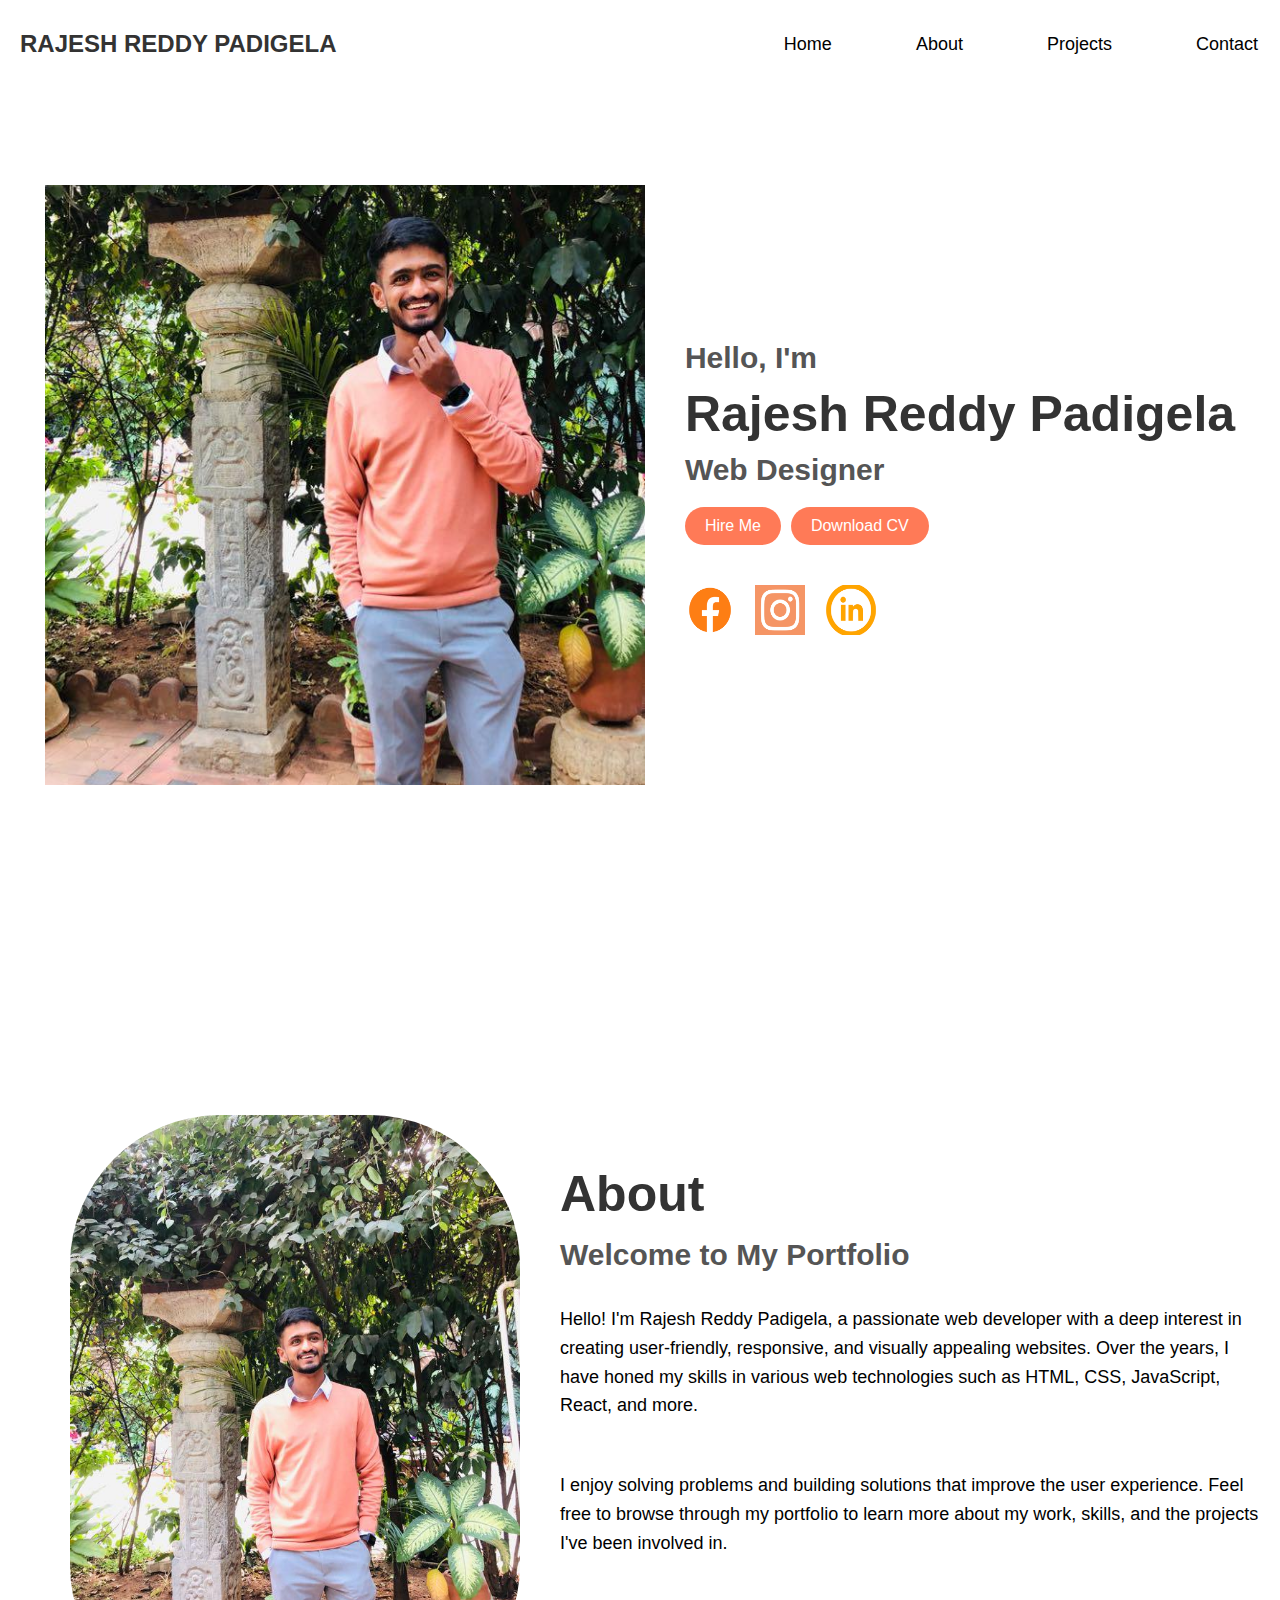
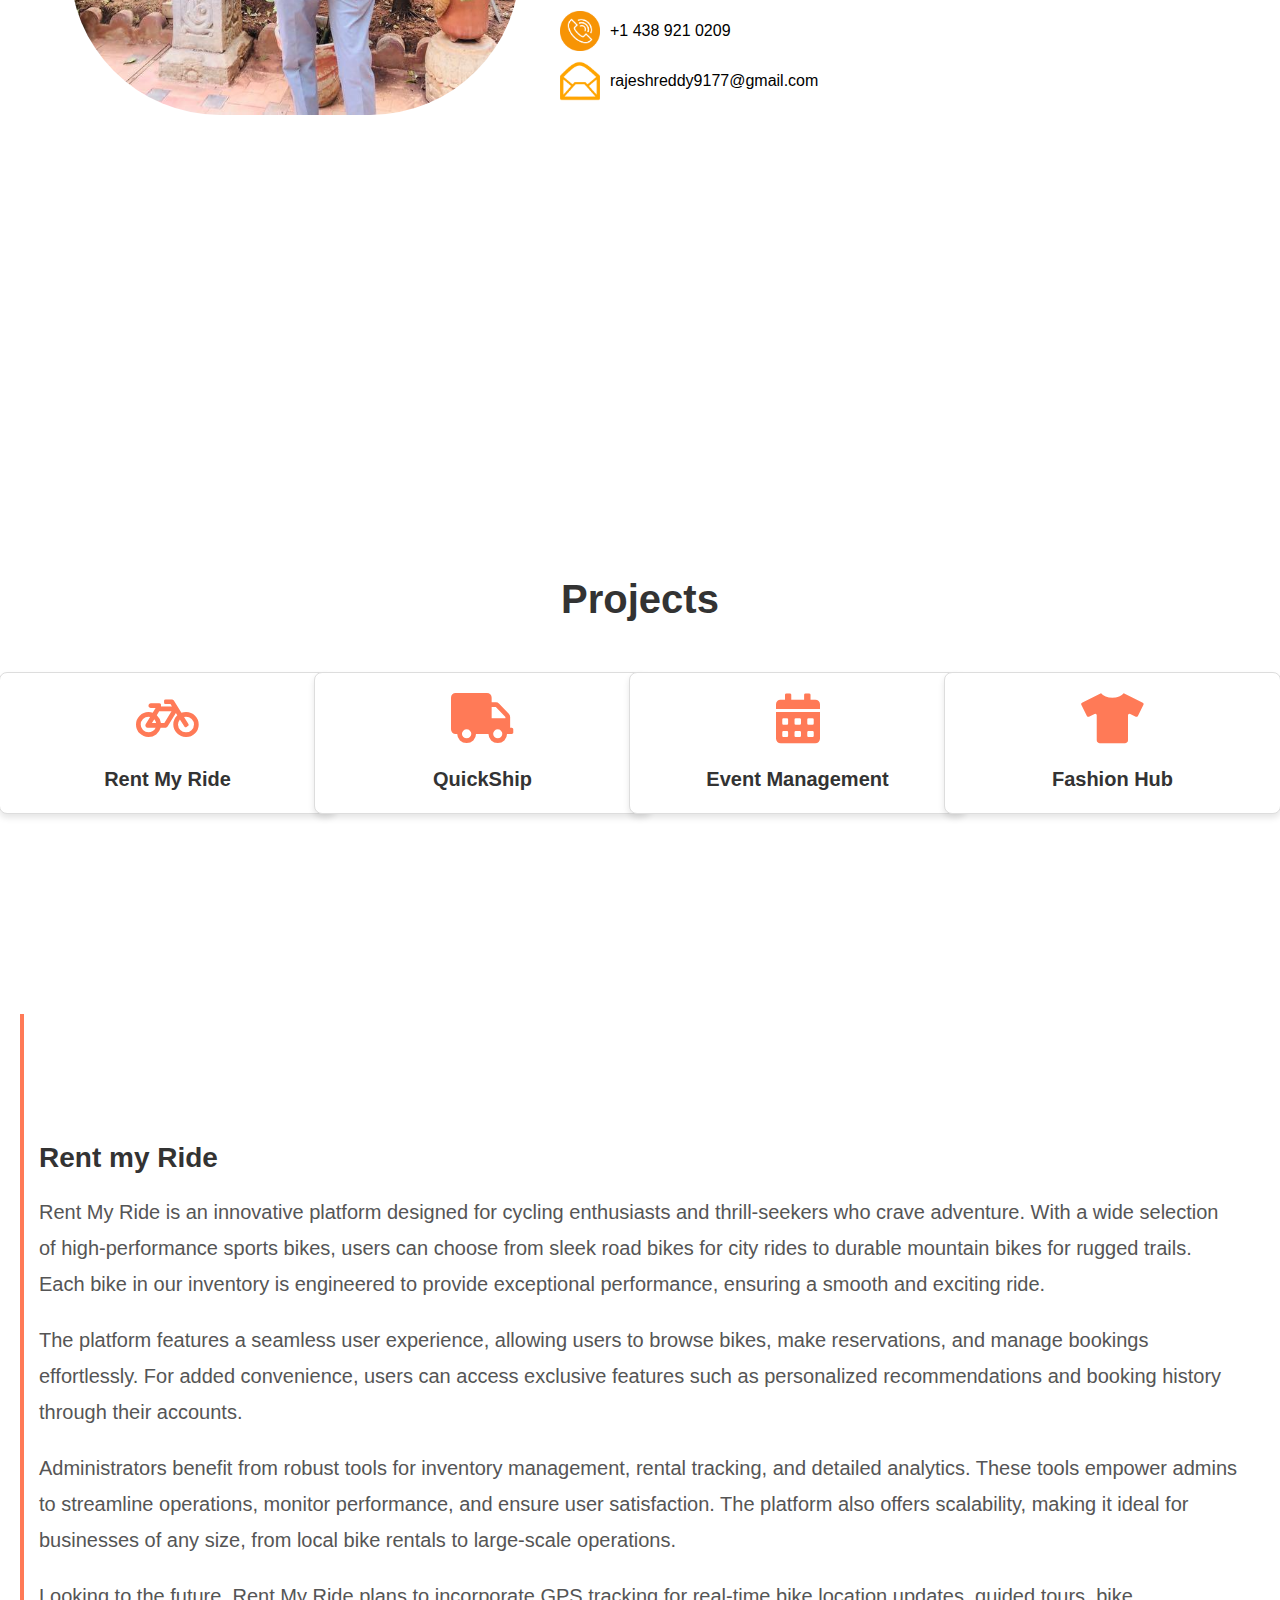
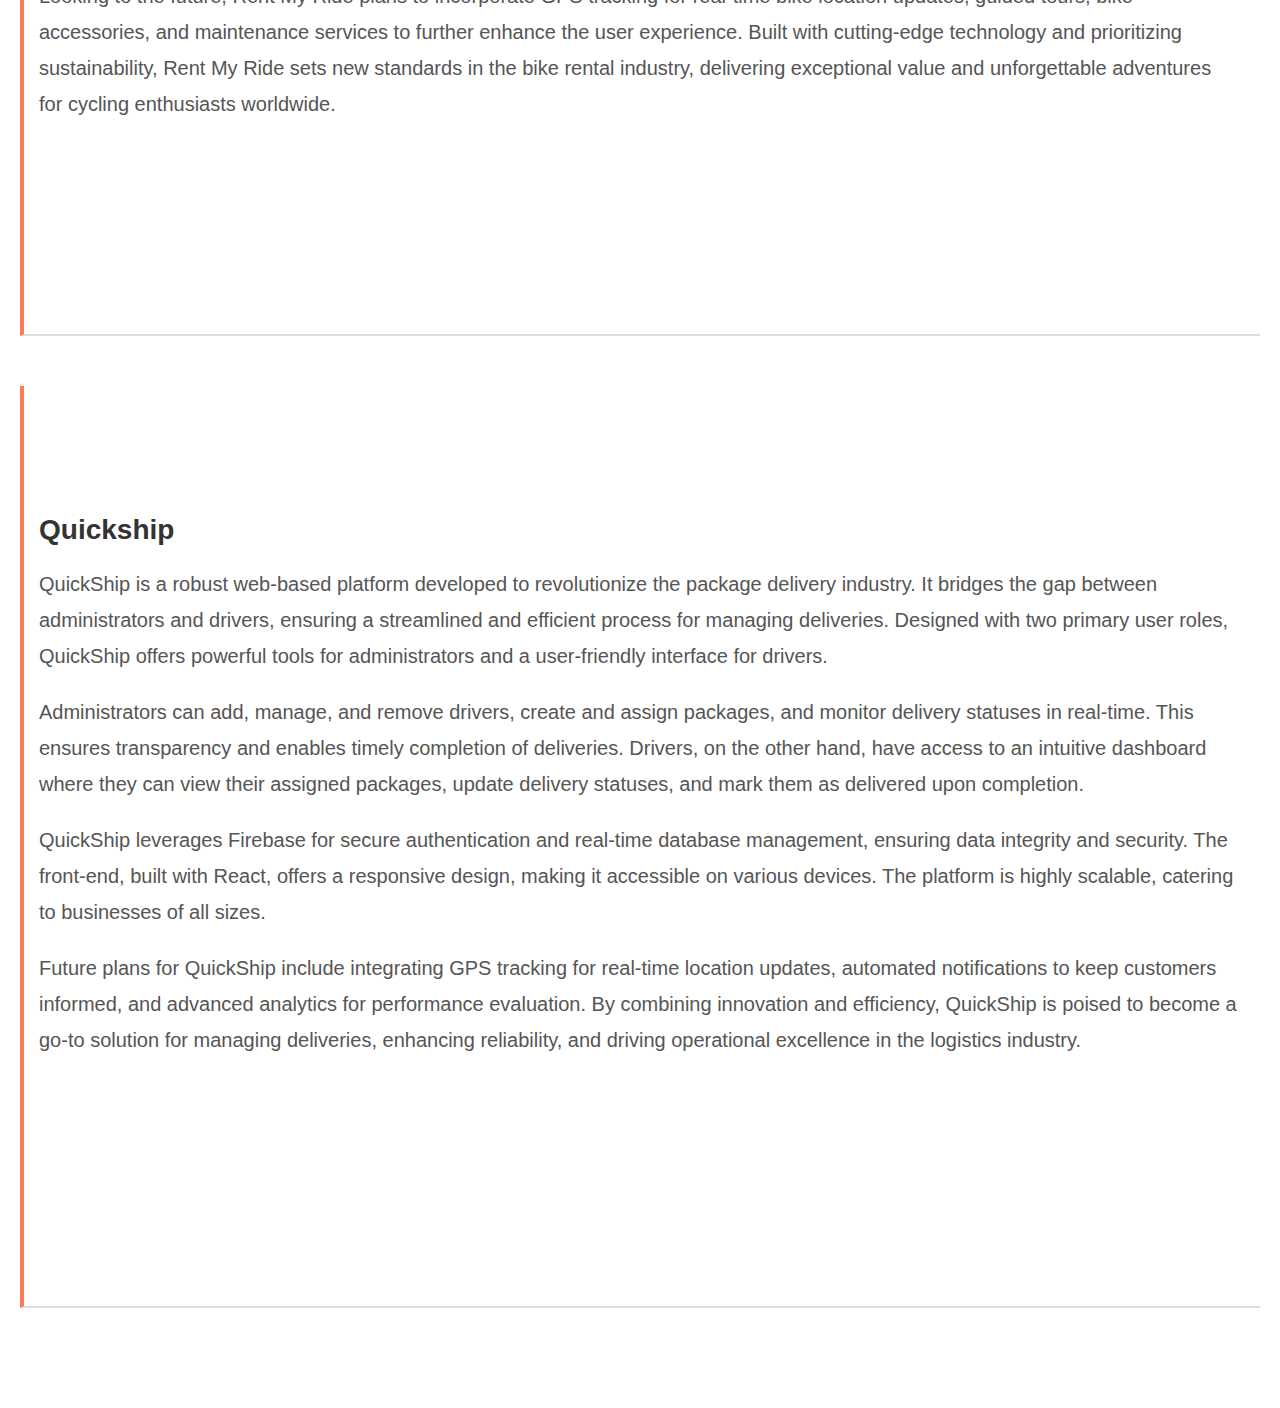
==== index.html @ 525f432a "updated rent my ride and quickship description" ====
<!DOCTYPE html>
<html lang="en">
<head>
    <meta charset="UTF-8">
    <meta name="viewport" content="width=device-width, initial-scale=1.0">
    <title>Rajesh Reddy Padigela - Portfolio</title>
    <link rel="stylesheet" href="style.css">
    <link href="https://cdnjs.cloudflare.com/ajax/libs/font-awesome/5.15.4/css/all.min.css" rel="stylesheet">
</head>
<body>
    <header>
        <h1>RAJESH REDDY PADIGELA</h1>
        <div class="nav-container">
            <nav>
                <ul>
                    <li><a href="#home">Home</a></li>
                    <li><a href="#about">About</a></li>
                    <li><a href="#projects">Projects</a></li>
                    <li><a href="#contact">Contact</a></li>
                </ul>
            </nav>
        </div>
    </header>

    <!-- Home Section -->
    <section id="home" class="home-section">
        <div class="profile-section">
            <img src="Picture1.jpeg" alt="Profile Picture" class="profile-pic">
            <div class="profile-details">
                <h2>Hello, I'm</h2>
                <h1>Rajesh Reddy Padigela</h1>
                <h2>Web Designer</h2>
                <div class="download-cv">
                    <button>Hire Me</button>
                    <button>Download CV</button>
                </div>
                <div class="social-icons">
                    <img src="fb1.jpeg" alt="Facebook">
                    <img src="insta.jpeg" alt="Instagram">
                    <img src="linkedin.jpeg" alt="LinkedIn">
                </div>
            </div>
        </div>
    </section>

     <!-- About Section -->
     <section id="about" class="about-section">
        <div class="profile-about">
            <img src="Picture2.jpeg" alt="Profile Picture" class="profile-pic">
            <div class="about-details">
                <h1>About</h1>
                <h2>Welcome to My Portfolio</h2>
                <p>
                    Hello! I'm Rajesh Reddy Padigela, a passionate web developer with a deep interest in creating user-friendly,
                    responsive, and visually appealing websites. Over the years, I have honed my skills in various web technologies 
                    such as HTML, CSS, JavaScript, React, and more.
                </p>
                <p>
                    I enjoy solving problems and building solutions that improve the user experience. Feel free to browse through 
                    my portfolio to learn more about my work, skills, and the projects I've been involved in.
                </p>
                <div class="contact-info">
                    <div class="phone">
                        <img src="phone.jpeg" alt="Phone Icon" class="icon">
                        <span>+1 438 921 0209</span>
                    </div>
                    <div class="email">
                        <img src="Email.jpeg" alt="Email Icon" class="icon">
                        <span>rajeshreddy9177@gmail.com</span>
                    </div>
                </div>
            </div>
        </div>
    </section>

<!-- Projects Section -->
<section id="projects" class="projects-section">
    <h1>Projects</h1>
    <div class="projects-container">
        <div class="project">
            <i class="fas fa-bicycle"></i>
            <h2><a href="#rent-my-ride">Rent My Ride</a></h2>
        </div>
        <div class="project">
            <i class="fas fa-truck"></i>
            <h2><a href="#quickship">QuickShip</a></h2>
        </div>
        <div class="project">
            <i class="fas fa-calendar-alt"></i>
            <h2><a href="#event-management">Event Management</a></h2>
        </div>
        <div class="project">
            <i class="fas fa-tshirt"></i>
            <h2><a href="#fashion-hub">Fashion Hub</a></h2>
        </div>
    </div>
</section>
<!-- Project Descriptions -->
<section id="project-details" class="project-details">
    <div id="rent-my-ride" class="project-section">
        <h3>Rent my Ride</h3>
        <p>Rent My Ride is an innovative platform designed for cycling enthusiasts and thrill-seekers who crave
           adventure. With a wide selection of high-performance sports bikes, users can choose from sleek road bikes
           for city rides to durable mountain bikes for rugged trails. Each bike in our inventory is engineered to
           provide exceptional performance, ensuring a smooth and exciting ride. 
        </p>
        <p>
           The platform features a seamless user experience, allowing users to browse bikes, make reservations, and manage
           bookings effortlessly. For added convenience, users can access exclusive features such as personalized
           recommendations and booking history through their accounts. 
        </p>
        <p>
           Administrators benefit from robust tools for inventory management, rental tracking, and detailed analytics.
           These tools empower admins to streamline operations, monitor performance, and ensure user satisfaction.
           The platform also offers scalability, making it ideal for businesses of any size, from local bike rentals
           to large-scale operations.
        </p>
        <p>
           Looking to the future, Rent My Ride plans to incorporate GPS tracking for real-time bike location updates,
           guided tours, bike accessories, and maintenance services to further enhance the user experience. Built
           with cutting-edge technology and prioritizing sustainability, Rent My Ride sets new standards in the bike
           rental industry, delivering exceptional value and unforgettable adventures for cycling enthusiasts worldwide.
        </p>
    </div>

    
    <div id="quickship" class="project-section">
        <h3>Quickship</h3>
        <p>QuickShip is a robust web-based platform developed to revolutionize the package delivery industry. It bridges
           the gap between administrators and drivers, ensuring a streamlined and efficient process for managing deliveries.
           Designed with two primary user roles, QuickShip offers powerful tools for administrators and a user-friendly
           interface for drivers. 
        </p>
        <p>
           Administrators can add, manage, and remove drivers, create and assign packages, and monitor delivery statuses in
           real-time. This ensures transparency and enables timely completion of deliveries. Drivers, on the other hand,
           have access to an intuitive dashboard where they can view their assigned packages, update delivery statuses,
           and mark them as delivered upon completion.
        </p>
        <p>
           QuickShip leverages Firebase for secure authentication and real-time database management, ensuring data integrity
           and security. The front-end, built with React, offers a responsive design, making it accessible on various devices.
           The platform is highly scalable, catering to businesses of all sizes.
        </p>
        <p>
           Future plans for QuickShip include integrating GPS tracking for real-time location updates, automated notifications
           to keep customers informed, and advanced analytics for performance evaluation. By combining innovation and
           efficiency, QuickShip is poised to become a go-to solution for managing deliveries, enhancing reliability, and
           driving operational excellence in the logistics industry.
        </p>
    </div>
</section>

   
</body>
</html>
---- style.css ----
body, html {
    margin: 0;
    padding: 0;
    font-family: Arial, sans-serif;
    scroll-behavior: smooth;
}

header {
    position: fixed;
    top: 0;
    left: 0;
    width: 100%;
    background-color: white; 
    display: flex;
    justify-content: space-between; 
    align-items: center;
    padding: 30px 20px;
    z-index: 1000;
}

header h1 {
    font-size: 24px;
    margin: 0;
    color: #333; 
}

nav ul {
    display: flex;
    list-style-type: none;
    margin: 0;
    padding: 0;
}

nav ul li {
    margin-left: 30px; 
    margin-right:30px;
}

nav ul li a {
    text-decoration: none;
    color: black;
    font-size: 18px;
    padding: 8px 12px;
    border-radius: 5px;
}

nav ul li a:hover,
nav ul li a.active {
    background-color: #ff7a57; 
    color: white;
}

.home-section {
    display: flex;
    align-items: center;
    justify-content: center;
    background-color: white; 
    padding: 100px 20px; 
    min-height: 70vh; 
    margin-top: 70px; 
}

.profile-section {
    display: flex;
    align-items: center;
    justify-content: center;
    gap: 20px; 
}

.profile-pic {
    width: 600px; 
    height: 600px;
    object-fit: cover; 
    margin-right: 20px; 
}

.profile-details {
    text-align: left; 
    font-size: 20px;
}

.profile-details h1 {
    font-size: 50px;
    margin-left:300px;
    margin: 10px 0;
    color: #333;
}

.profile-details h2 {
    font-size: 30px;
    margin: 10px 0;
    color: #555;
}

.download-cv {
    margin-top: 20px;
    display: flex;
    gap: 10px;
}

.download-cv button {
    background-color: #ff7a57;
    color: white;
    border: none;
    padding: 10px 20px;
    border-radius: 25px;
    font-size: 16px;
    cursor: pointer;
    transition: background-color 0.3s ease;
}

.download-cv button:hover {
    background-color: #ff5733; 
}

.social-icons {
    margin-top: 40px;
}

.social-icons img {
    width: 50px;
    height: 50px;
    margin-right: 15px;
    cursor: pointer;
    transition: transform 0.3s;
}

.social-icons img:hover {
    transform: scale(1.2); 
}

.about-section {
    display: flex;
    align-items: center;
    justify-content: center;
    background-color: white; 
    padding: 100px 20px; 
    min-height: 100vh; 
}

.profile-about {
    display: flex;
    align-items: flex-start; 
    gap: 20px; 
}

.profile-about .profile-pic {
    width: 500px; 
    height: 600px;
    object-fit: cover; 
    margin-left: 50px;
    margin-bottom: 70px;
    border-radius: 150px;
}

.profile-about .about-details {
    display: flex;
    flex-direction: column; 
    gap: 15px; 
    text-align: left; 
    margin-top: 50px;
}

.profile-about h1 {
    font-size: 50px;
    margin: 0;
    color: #333;
}

.profile-about h2 {
    font-size: 30px;
    margin: 0;
    color: #555;
}

.profile-about p {
    font-size: 18px;
    line-height: 1.6; 
}

.contact-info {
    display: flex;
    flex-direction: column; 
    gap: 10px; 
    margin-top: 20px; 
}

.contact-info .icon {
    width: 40px;
    height: 40px;
    margin-right: 10px; 
    vertical-align: middle;
}

.contact-info div {
    display: flex;
    align-items: center;
}

.projects-section {
    background-color: white;
    padding: 150px 20px;
    text-align: center;
}

.projects-section h1 {
    font-size: 40px;
    color: #333;
    margin-bottom: 50px;
}

.projects-container {
    display: grid;
    grid-template-columns: repeat(auto-fit, minmax(250px, 1fr));
    gap: 20px;
    justify-items: center;
}

.project {
    background-color: white;
    border: 1px solid #ddd;
    border-radius: 8px;
    overflow: hidden;
    box-shadow: 0 4px 6px rgba(0, 0, 0, 0.1);
    height:100px;
    width: 100%;
    max-width: 300px;
    text-align: center;
    padding: 20px;
}

.project i {
    font-size: 50px;
    color: #ff7a57;
    margin-bottom: 15px;
}

.project h2 {
    font-size: 20px;
    margin: 10px 0;
    color: #333;
}

.project h2 a {
    text-decoration: none;
    color: #333;
}

.project h2 a:hover {
    color: #ff7a57;
    text-decoration: underline;
}

.project-details {
    padding: 50px 20px;
    background-color: #ffffff;
}

.project-section {
    padding: 100px 20px;
    margin-bottom: 50px; 
    border-bottom: 2px solid #ddd; 
    min-height: 80vh; 
}
.project-details div {
    margin-bottom: 50px;
    border-left: 4px solid #ff7a57;
    padding-left: 15px;
}

.project-section h3 {
    font-size: 28px;
    color: #333;
    margin-bottom: 20px;
}

.project-section p {
    font-size: 20px;
    line-height: 1.8;
    margin-bottom: 15px;
    color: #555;
}
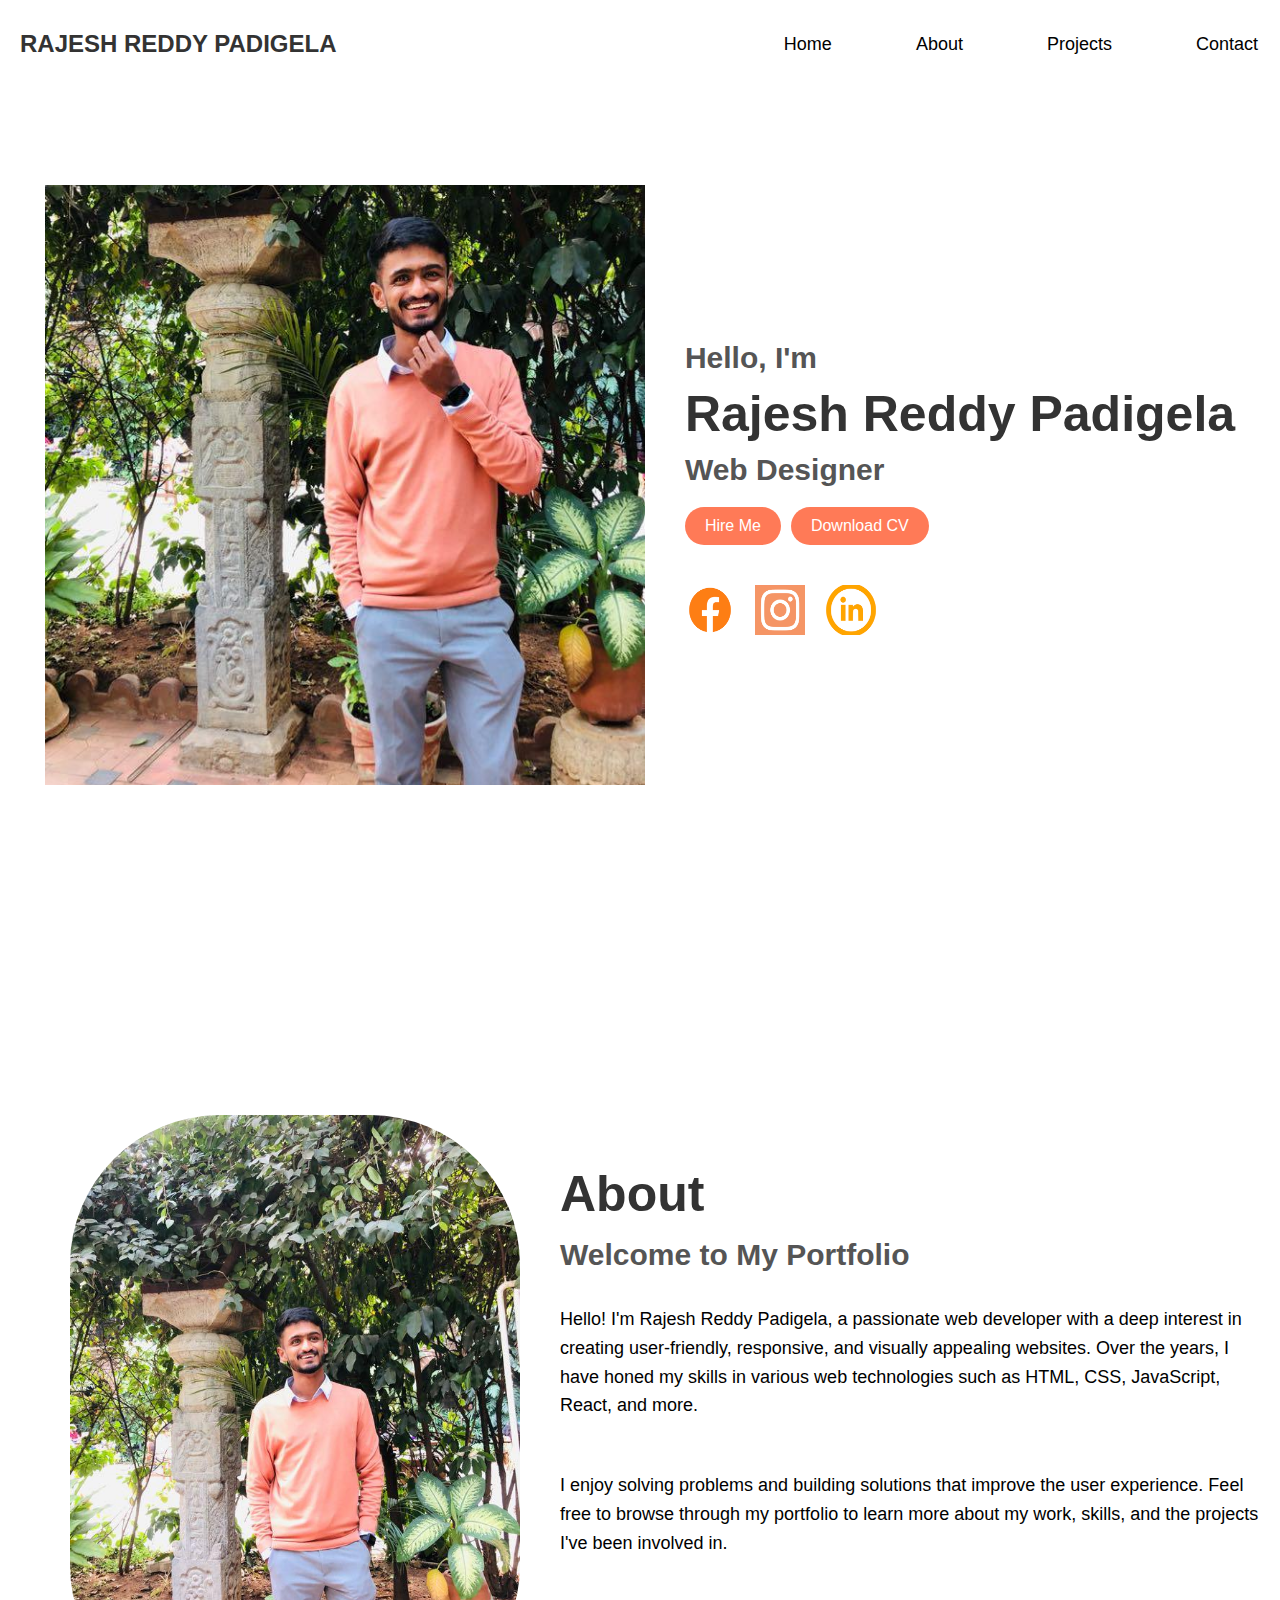
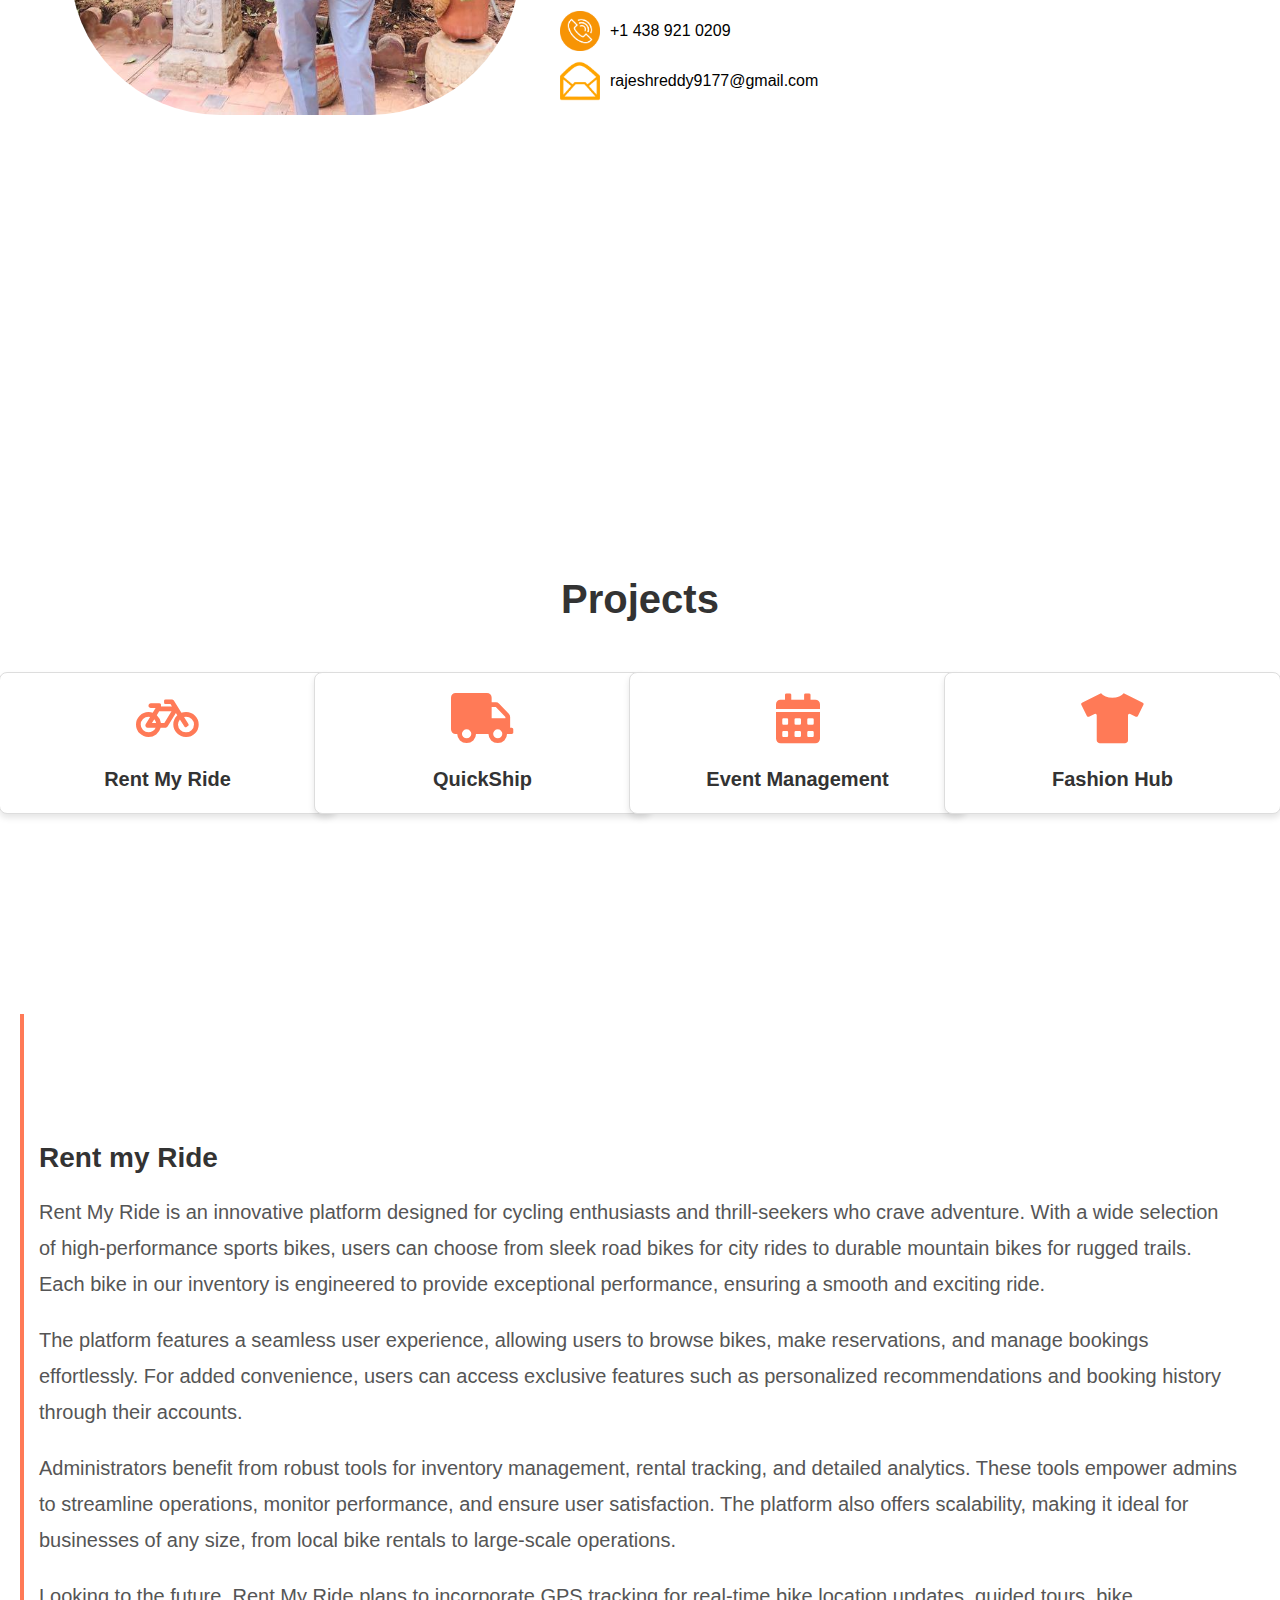
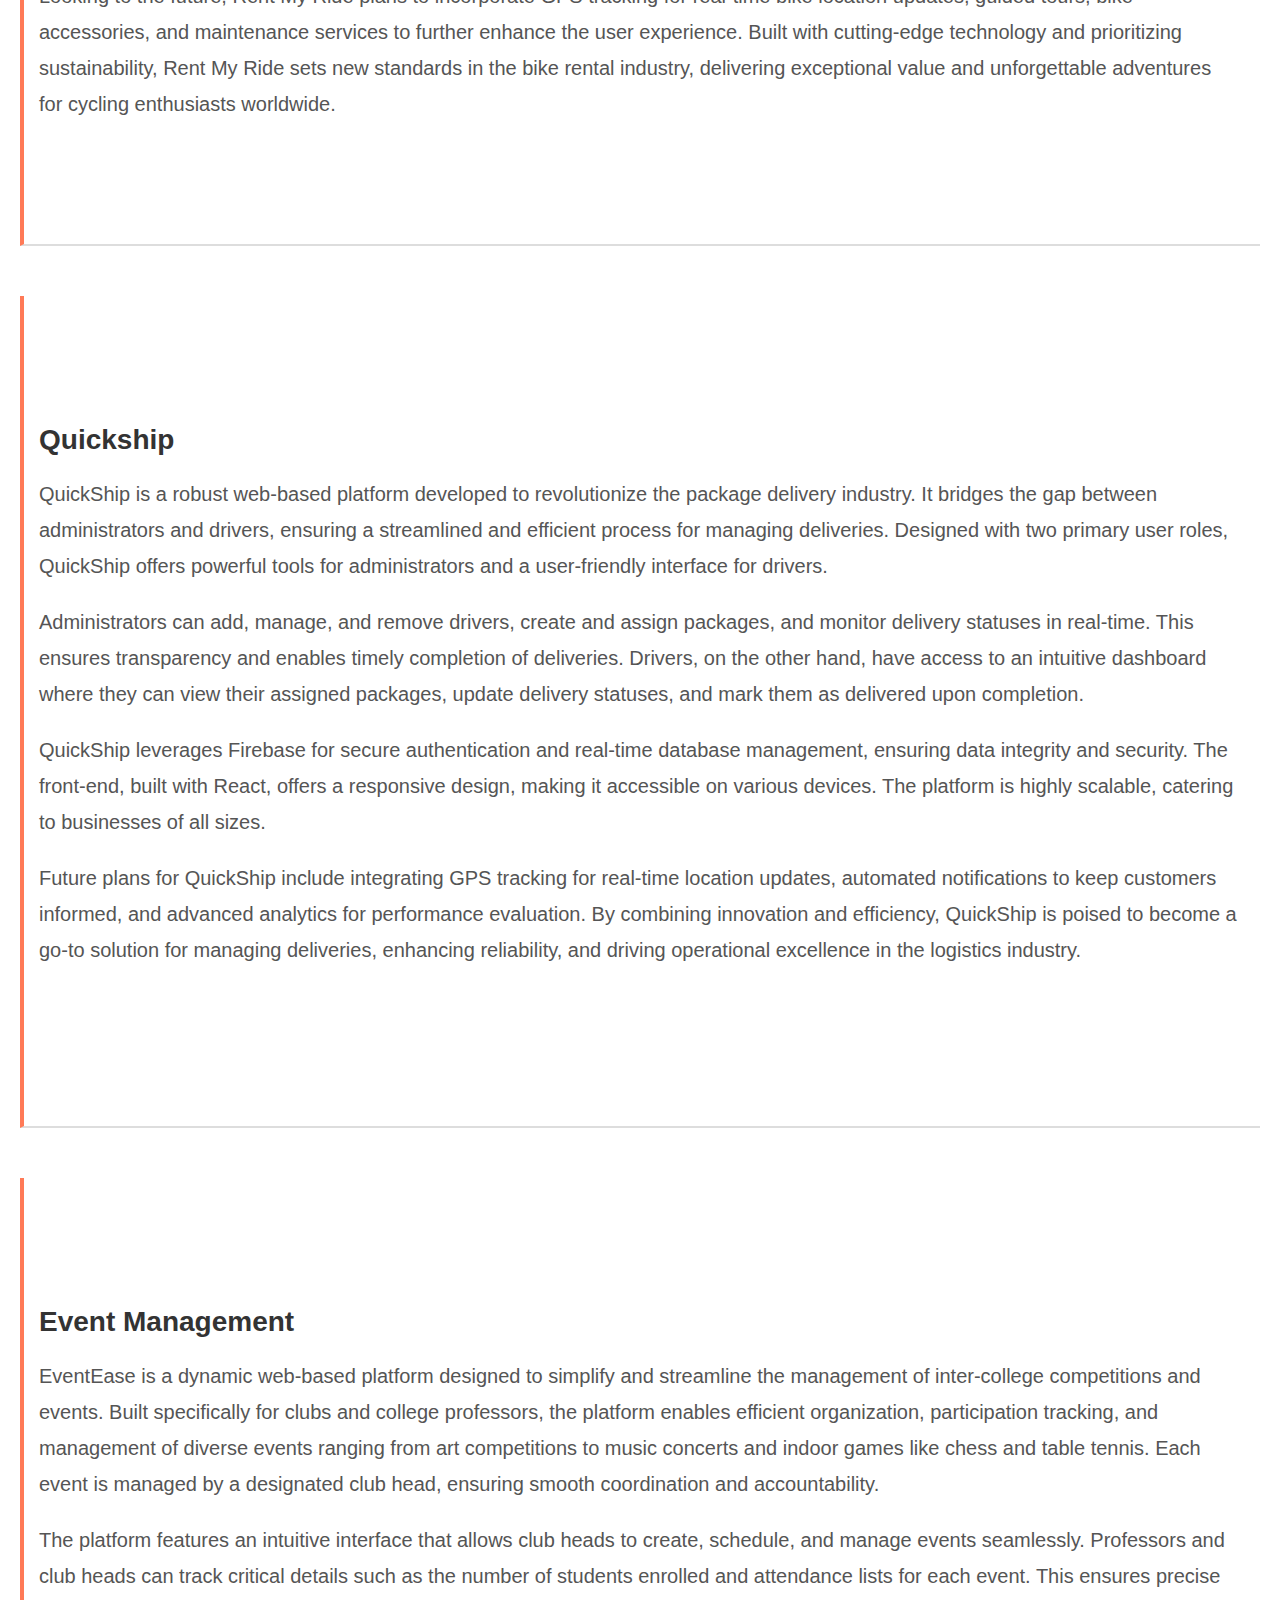
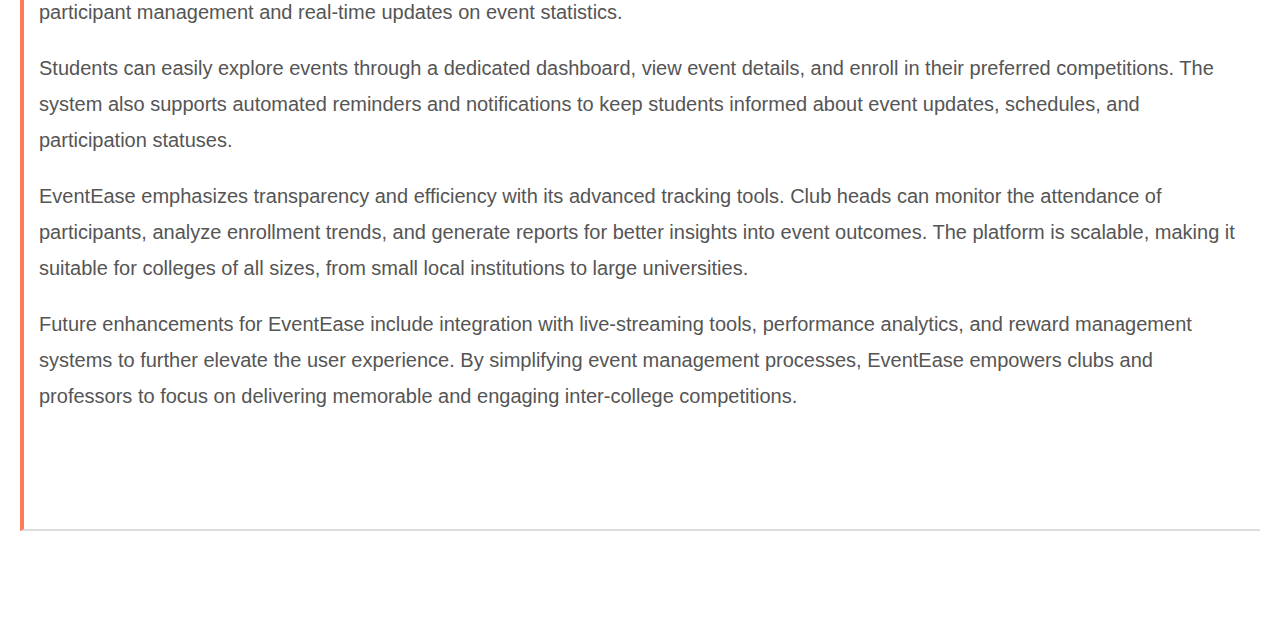
==== commit c5171afd: "added description for my event managemnt" ====
--- a/index.html
+++ b/index.html
@@ -123,7 +123,7 @@
         </p>
     </div>
 
-    
+
     <div id="quickship" class="project-section">
         <h3>Quickship</h3>
         <p>QuickShip is a robust web-based platform developed to revolutionize the package delivery industry. It bridges
@@ -149,6 +149,31 @@
            driving operational excellence in the logistics industry.
         </p>
     </div>
+
+    <div id="event-management" class="project-section">
+        <h3>Event Management</h3>
+        <p>EventEase is a dynamic web-based platform designed to simplify and streamline the management of inter-college competitions and events.
+           Built specifically for clubs and college professors, the platform enables efficient organization, participation tracking, 
+           and management of diverse events ranging from art competitions to music concerts and indoor games like chess and table tennis.
+           Each event is managed by a designated club head, ensuring smooth coordination and accountability.
+        </p>
+        <p>The platform features an intuitive interface that allows club heads to create, schedule, and manage events seamlessly.
+           Professors and club heads can track critical details such as the number of students enrolled and attendance lists for 
+           each event. This ensures precise participant management and real-time updates on event statistics.
+        </p>
+        <p>Students can easily explore events through a dedicated dashboard, view event details, and enroll in their preferred competitions.
+           The system also supports automated reminders and notifications to keep students informed about event updates, schedules, and participation statuses.
+        </p>
+        <p>EventEase emphasizes transparency and efficiency with its advanced tracking tools. Club heads can monitor the attendance of participants, 
+           analyze enrollment trends, and generate reports for better insights into event outcomes. The platform is scalable, making it suitable for 
+           colleges of all sizes, from small local institutions to large universities.
+        </p>
+        <p>Future enhancements for EventEase include integration with live-streaming tools, performance analytics, and reward management
+           systems to further elevate the user experience. By simplifying event management processes, EventEase empowers clubs and professors
+           to focus on delivering memorable and engaging inter-college competitions.</p>
+    </div>
+
+
 </section>
 
    
--- a/style.css
+++ b/style.css
@@ -258,9 +258,9 @@
 
 .project-section {
     padding: 100px 20px;
-    margin-bottom: 50px; 
+    margin-bottom: 30px; 
     border-bottom: 2px solid #ddd; 
-    min-height: 80vh; 
+    min-height: 70vh; 
 }
 .project-details div {
     margin-bottom: 50px;
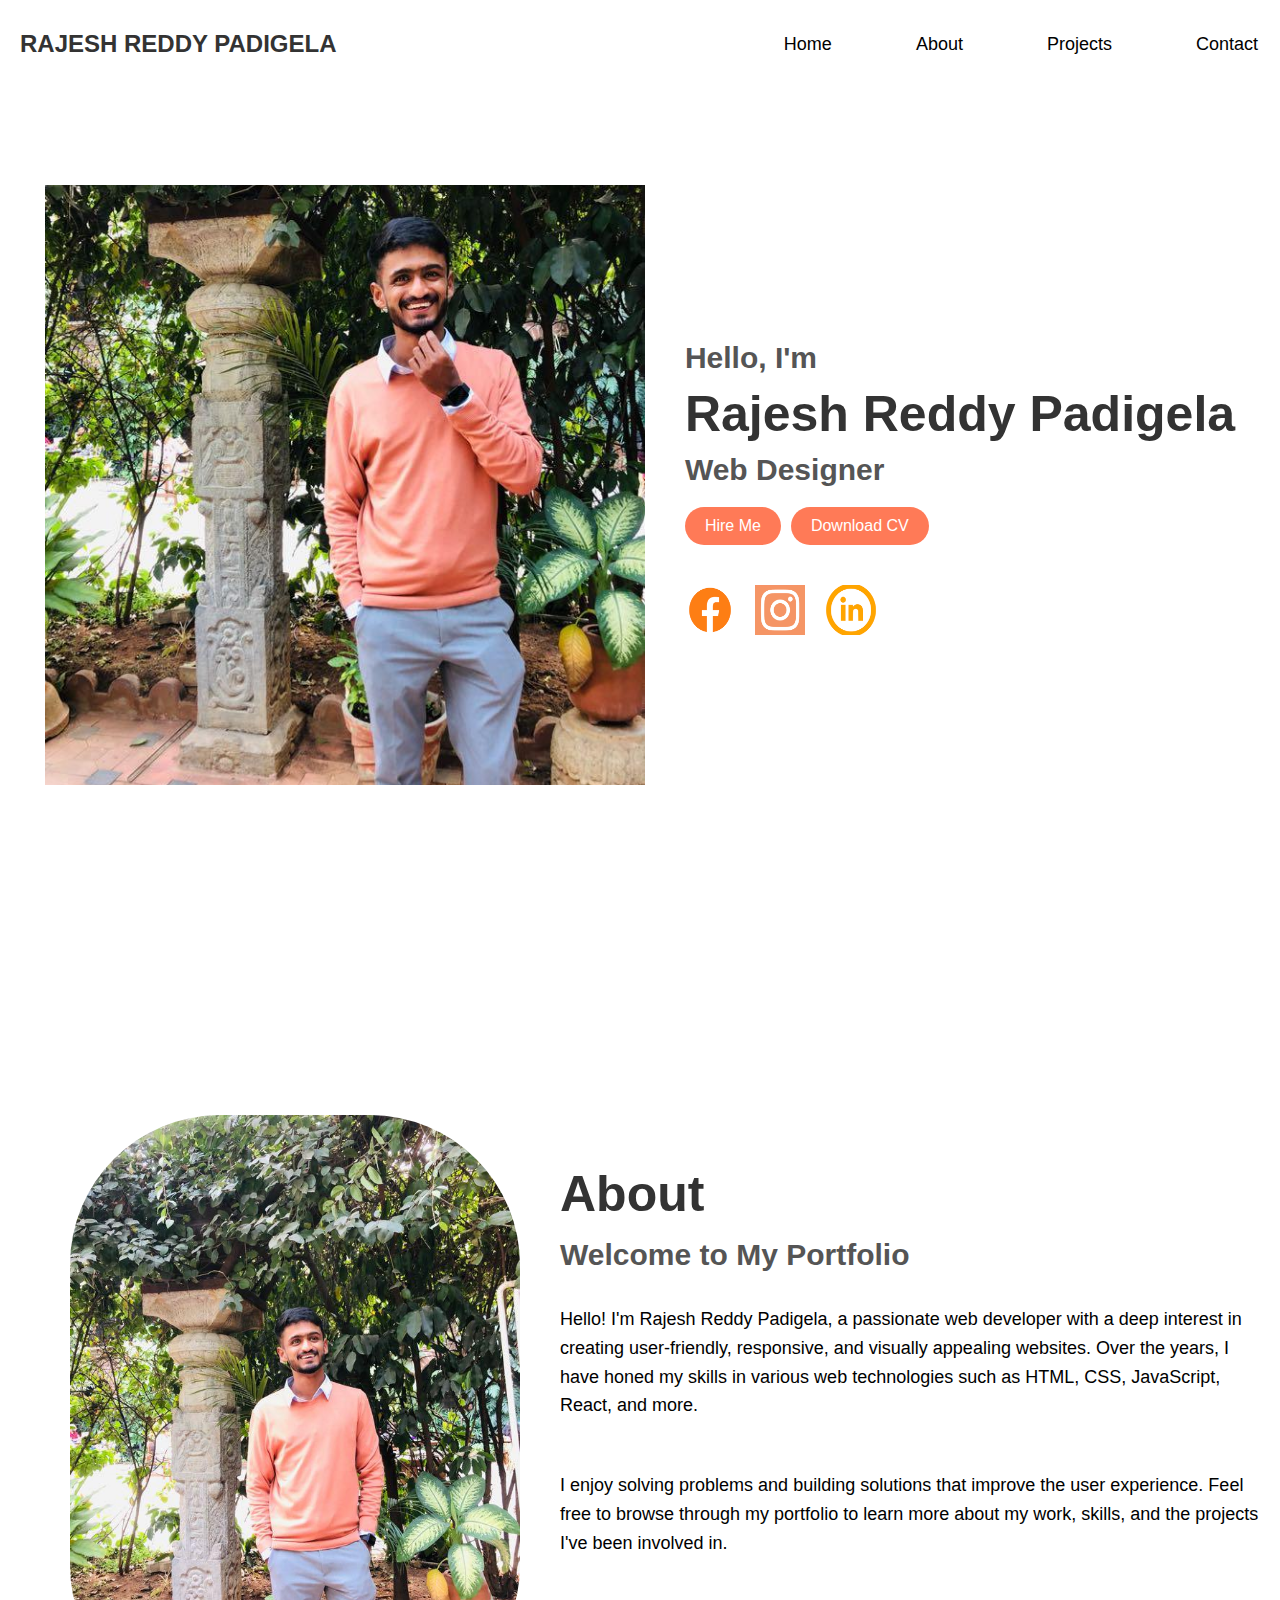
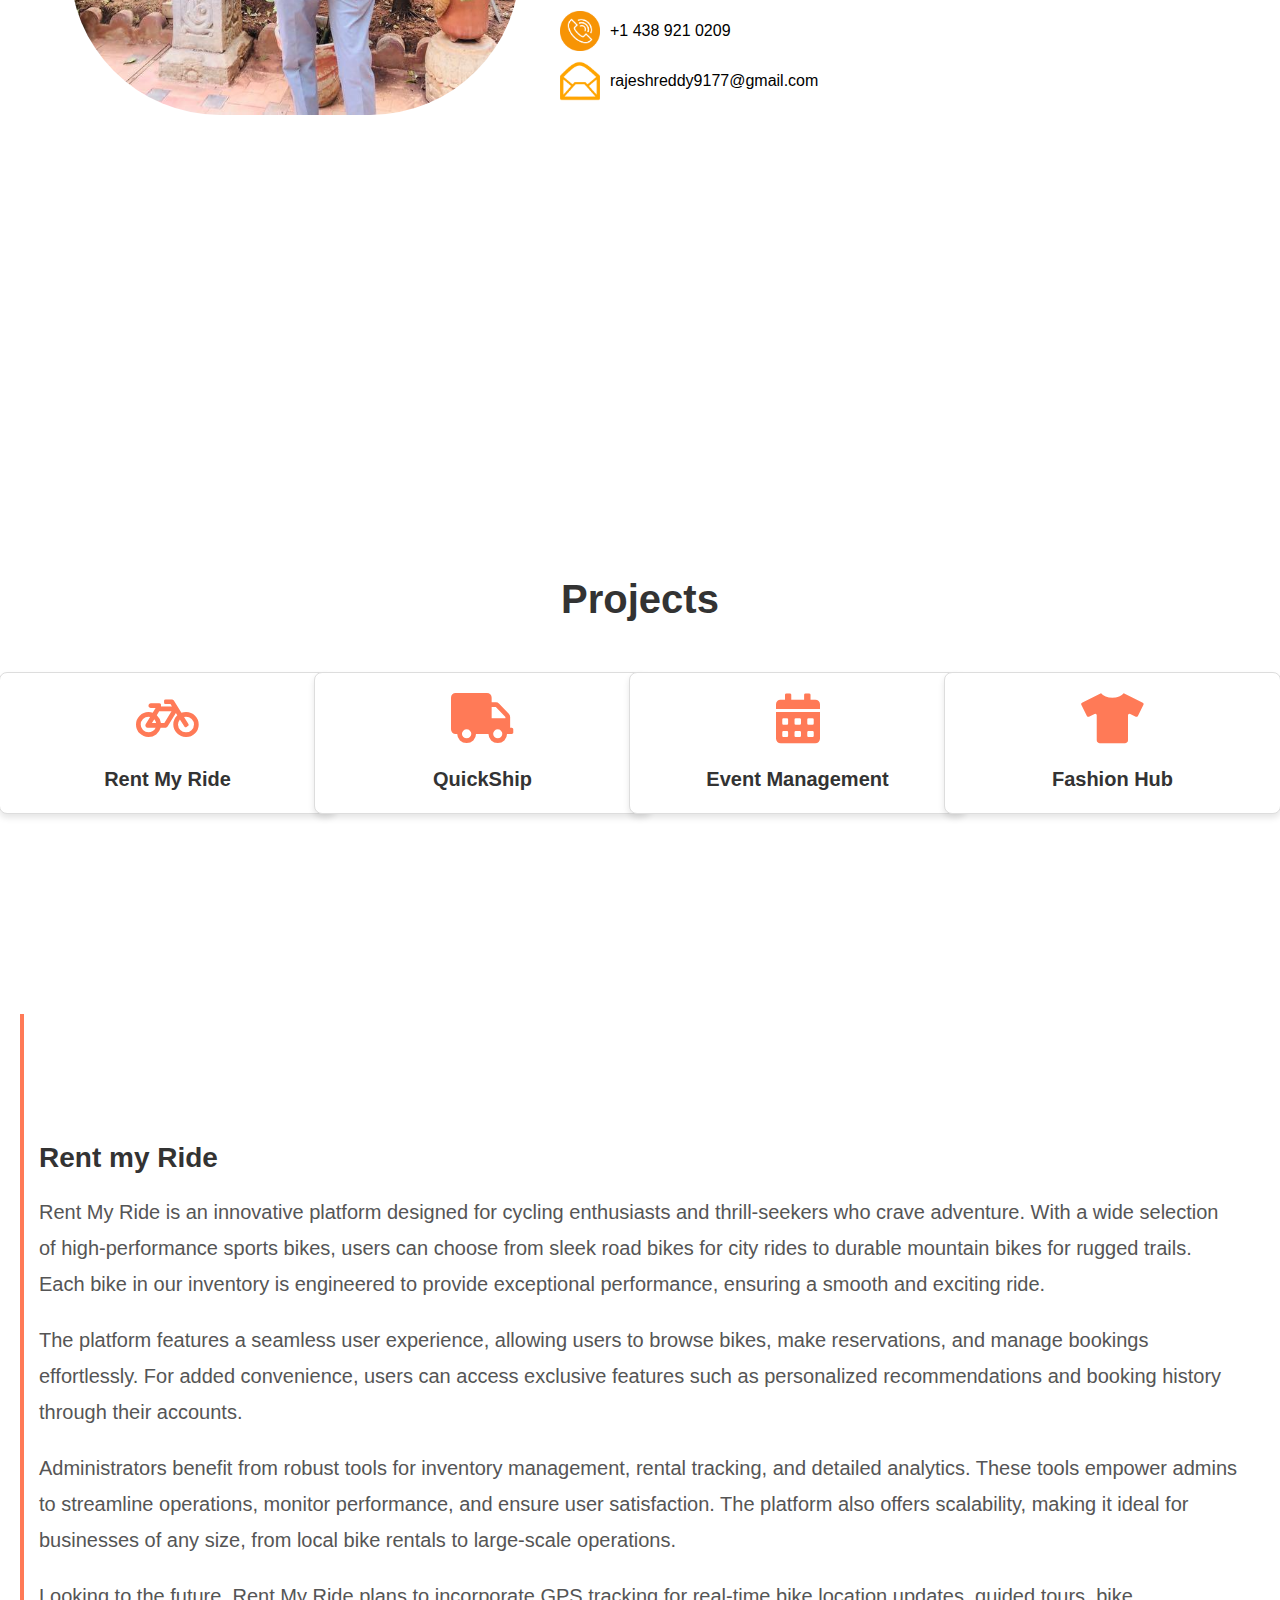
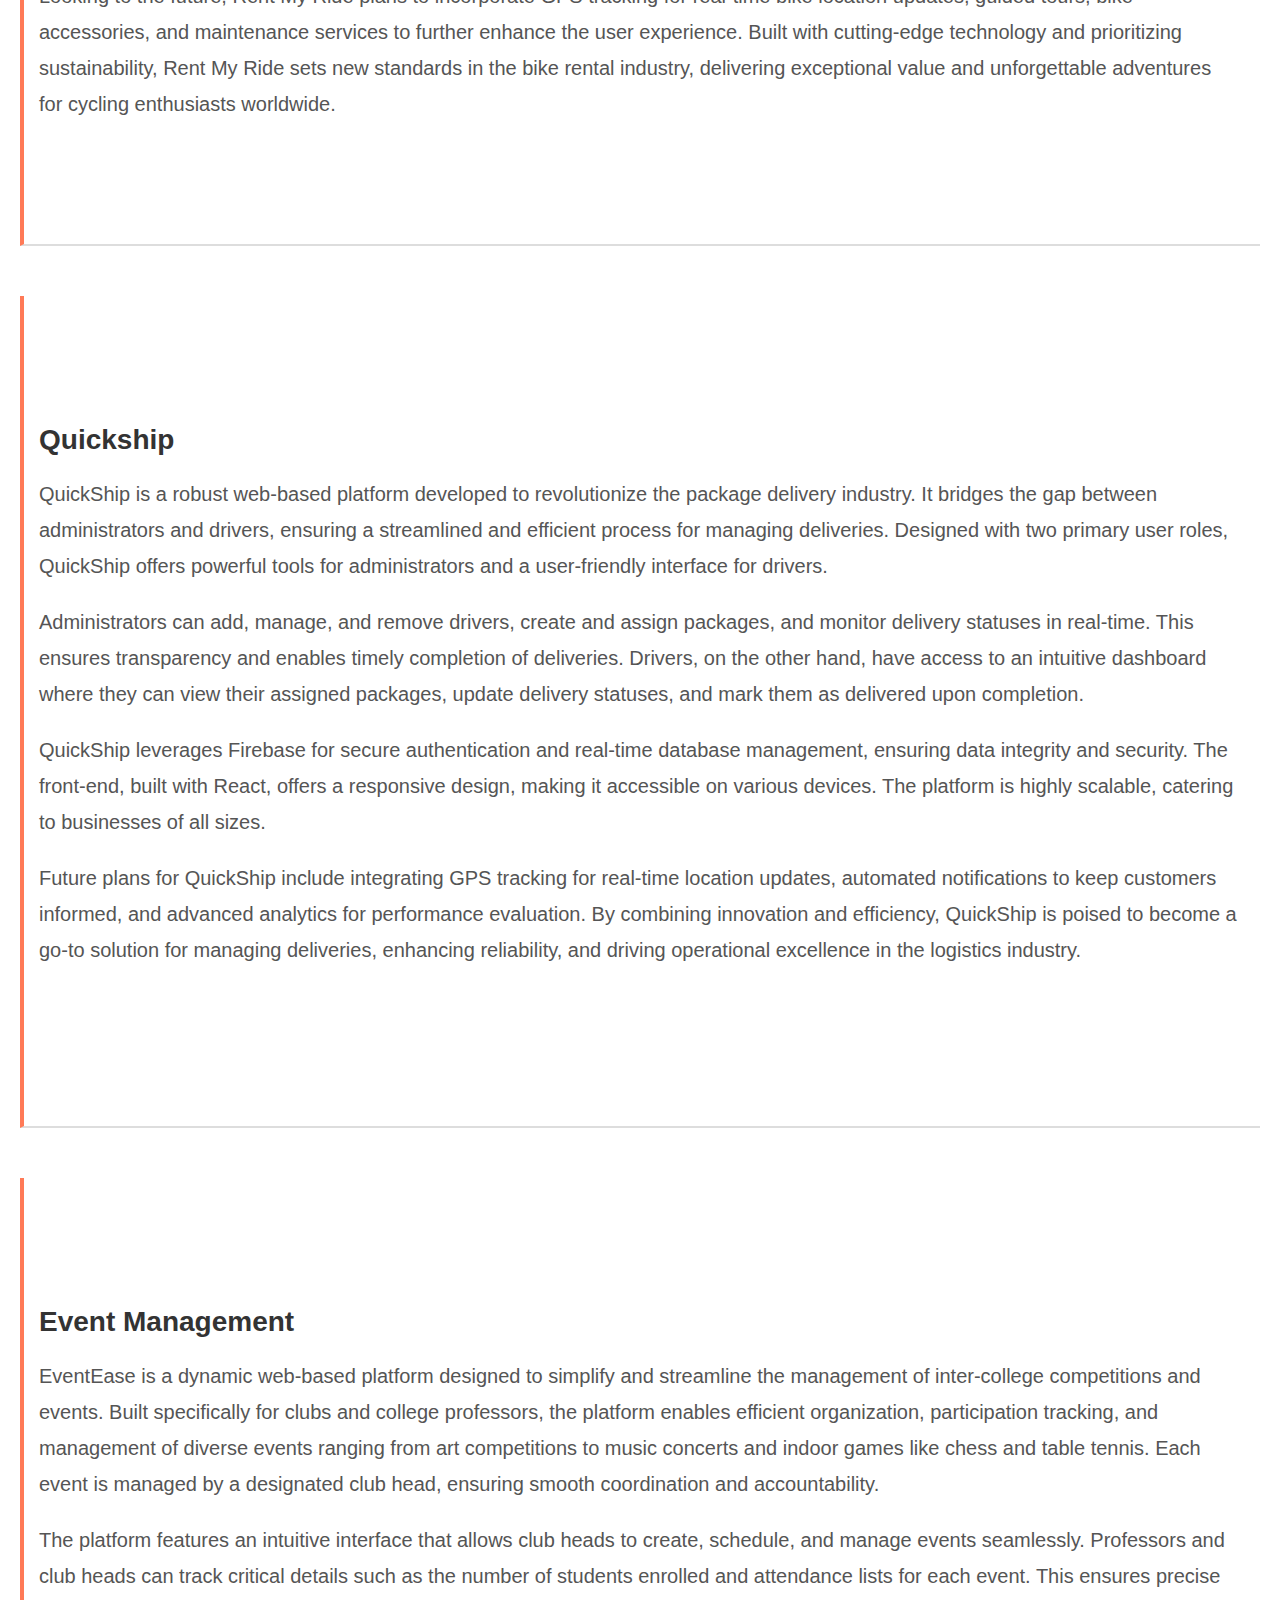
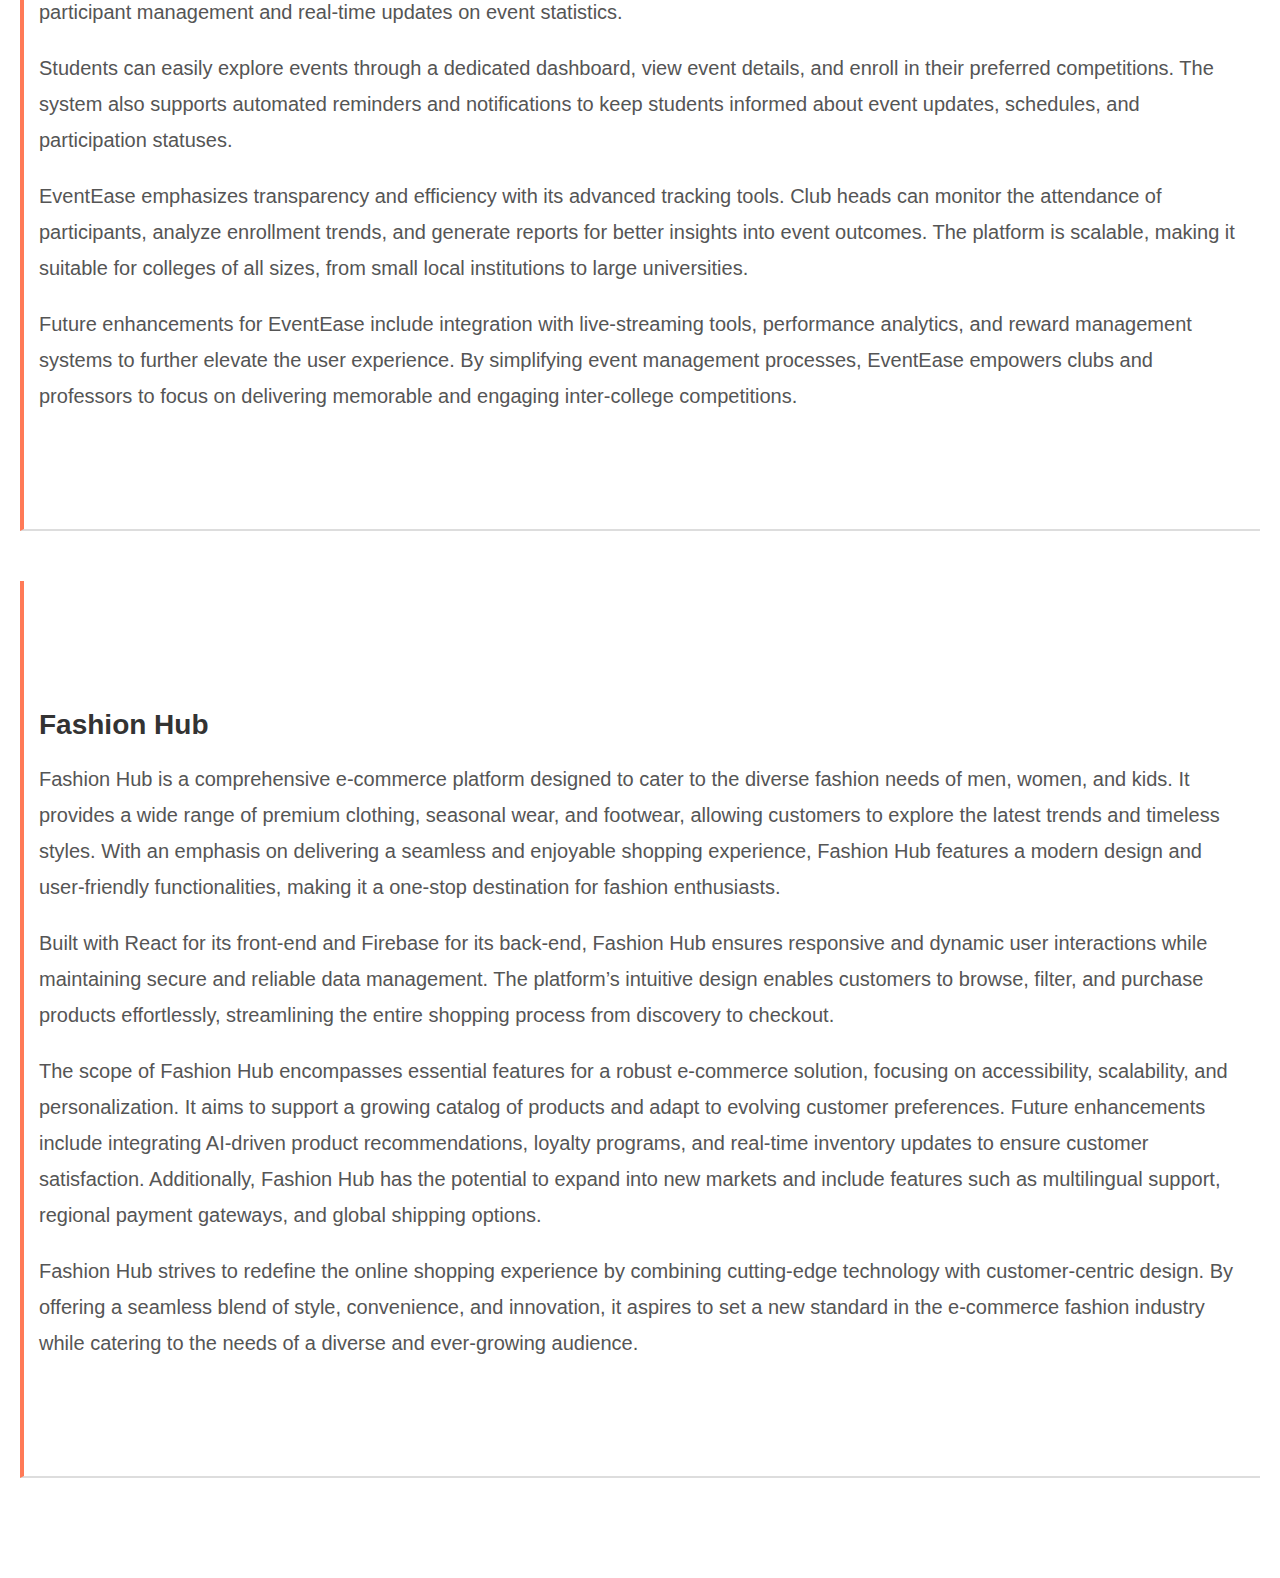
==== commit a67511a9: "added decsription for fashion hub proj" ====
--- a/index.html
+++ b/index.html
@@ -173,7 +173,28 @@
            to focus on delivering memorable and engaging inter-college competitions.</p>
     </div>
 
-
+    <div id="fashion-hub" class="project-section">
+        <h3>Fashion Hub</h3>
+        <p>Fashion Hub is a comprehensive e-commerce platform designed to cater to the diverse fashion needs of men, women, and kids.
+           It provides a wide range of premium clothing, seasonal wear, and footwear, allowing customers to explore the latest trends
+           and timeless styles. With an emphasis on delivering a seamless and enjoyable shopping experience, Fashion Hub features a 
+           modern design and user-friendly functionalities, making it a one-stop destination for fashion enthusiasts.
+        </p>
+        <p>Built with React for its front-end and Firebase for its back-end, Fashion Hub ensures responsive and dynamic user interactions
+           while maintaining secure and reliable data management. The platform’s intuitive design enables customers to browse, filter, and
+           purchase products effortlessly, streamlining the entire shopping process from discovery to checkout.
+        </p>
+        <p>The scope of Fashion Hub encompasses essential features for a robust e-commerce solution, focusing on accessibility, scalability,
+           and personalization. It aims to support a growing catalog of products and adapt to evolving customer preferences. Future enhancements
+          include integrating AI-driven product recommendations, loyalty programs, and real-time inventory updates to ensure customer satisfaction.
+          Additionally, Fashion Hub has the potential to expand into new markets and include features such as multilingual support, regional payment gateways,
+          and global shipping options.
+        </p>
+        <p>Fashion Hub strives to redefine the online shopping experience by combining cutting-edge technology with customer-centric design.
+           By offering a seamless blend of style, convenience, and innovation, it aspires to set a new standard in the e-commerce fashion industry
+           while catering to the needs of a diverse and ever-growing audience.
+        </p>
+    </div>
 </section>
 
    
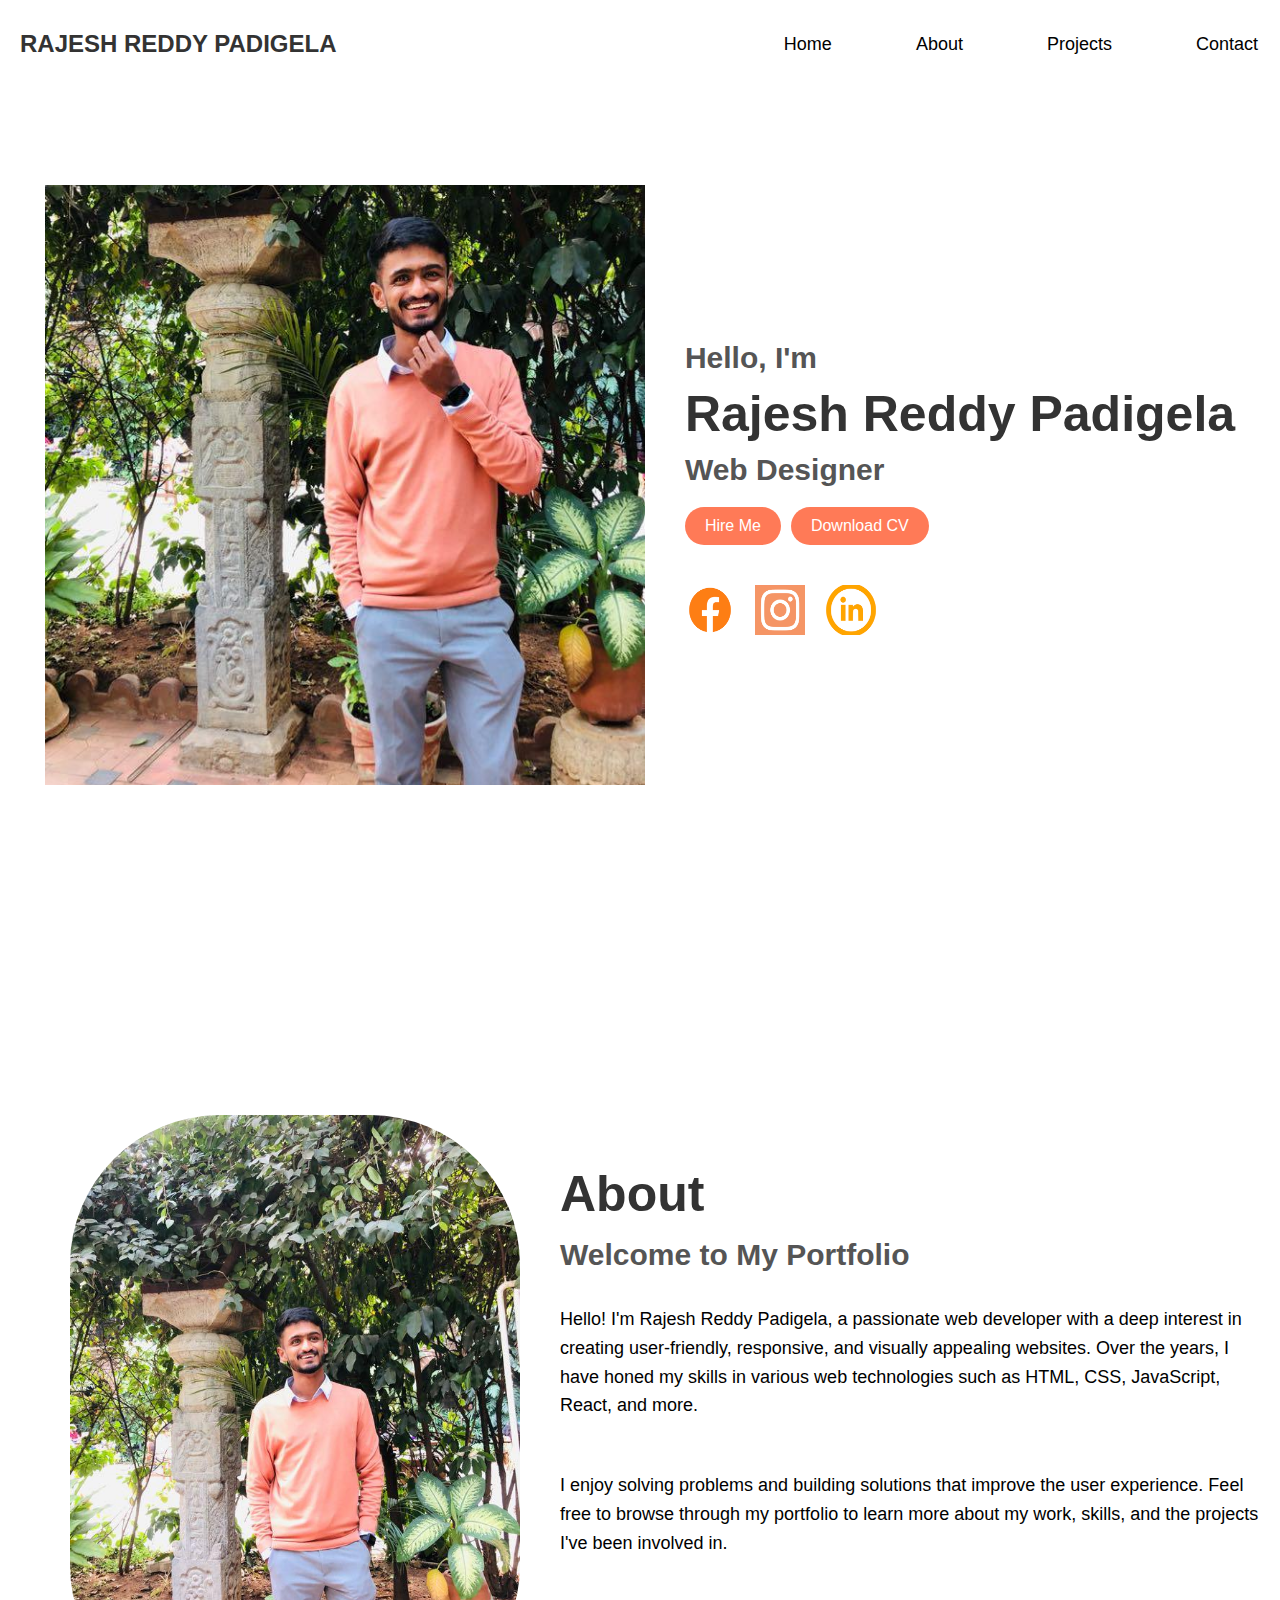
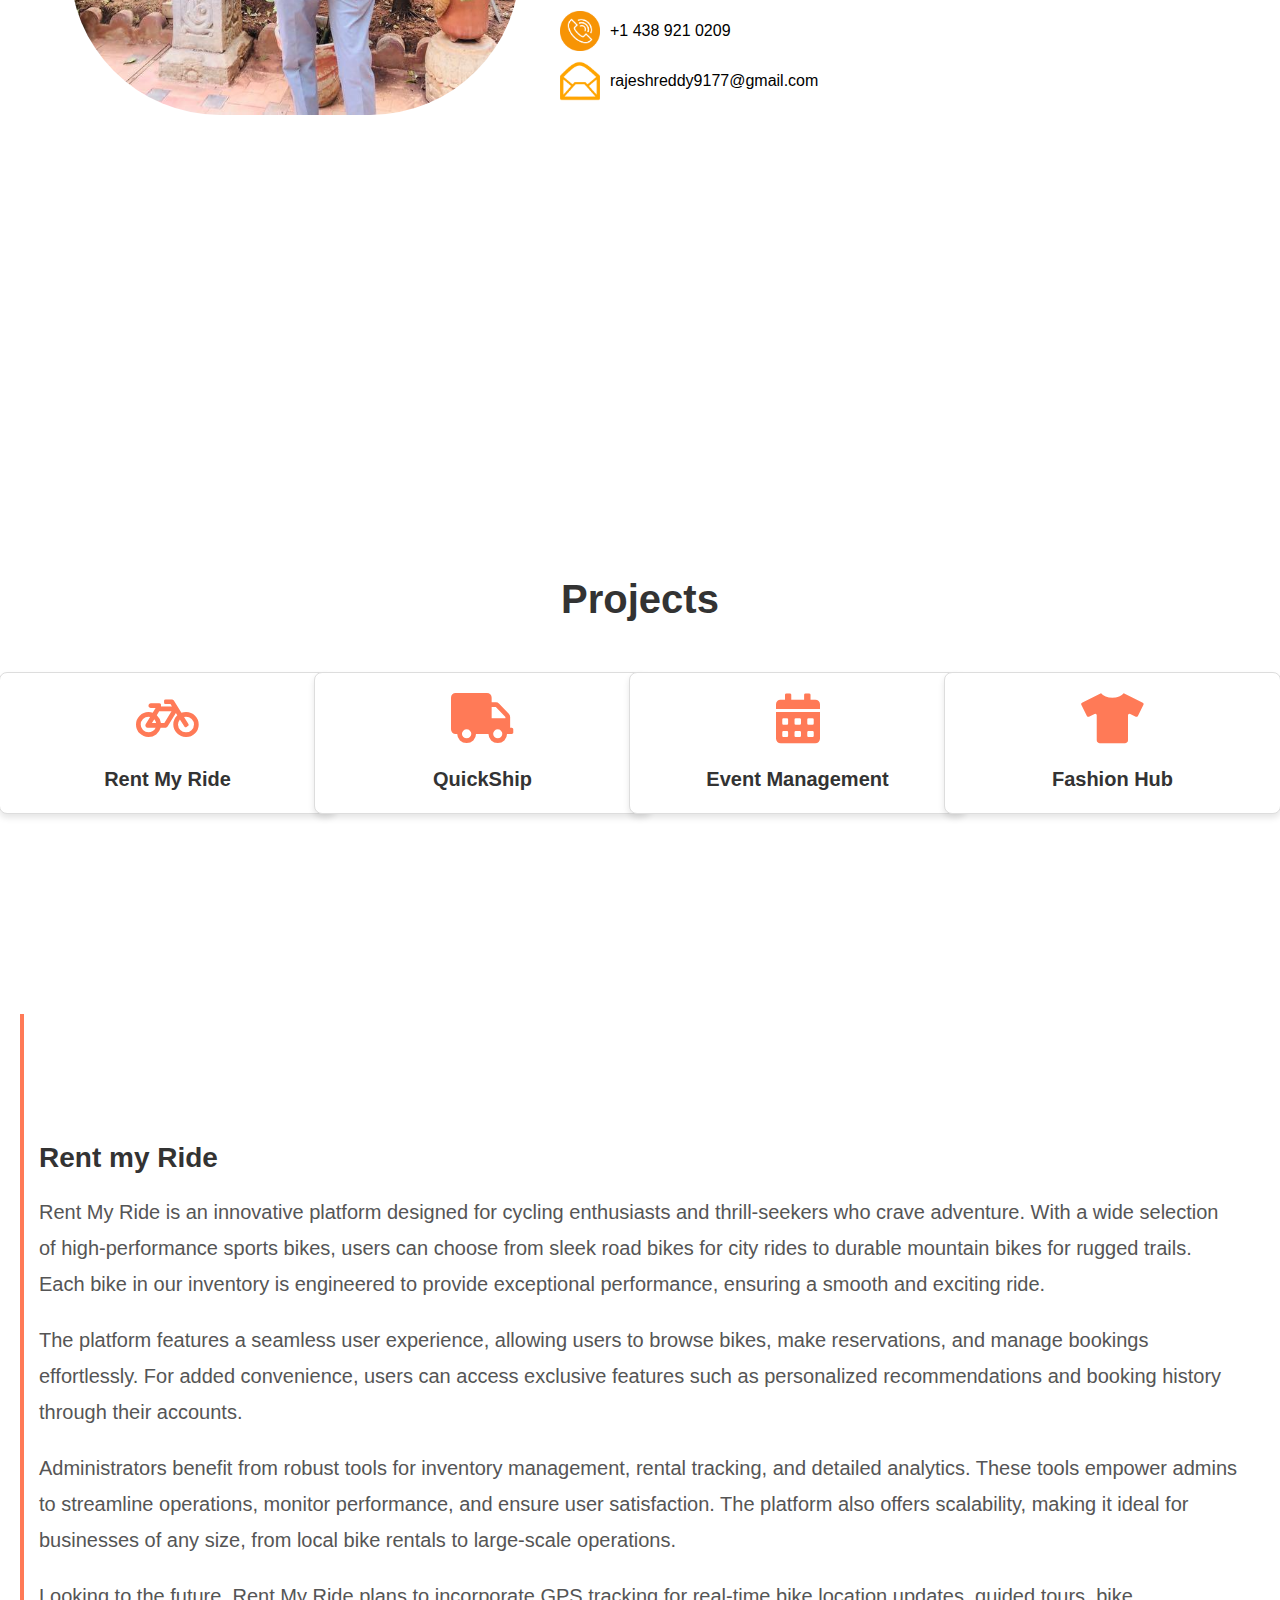
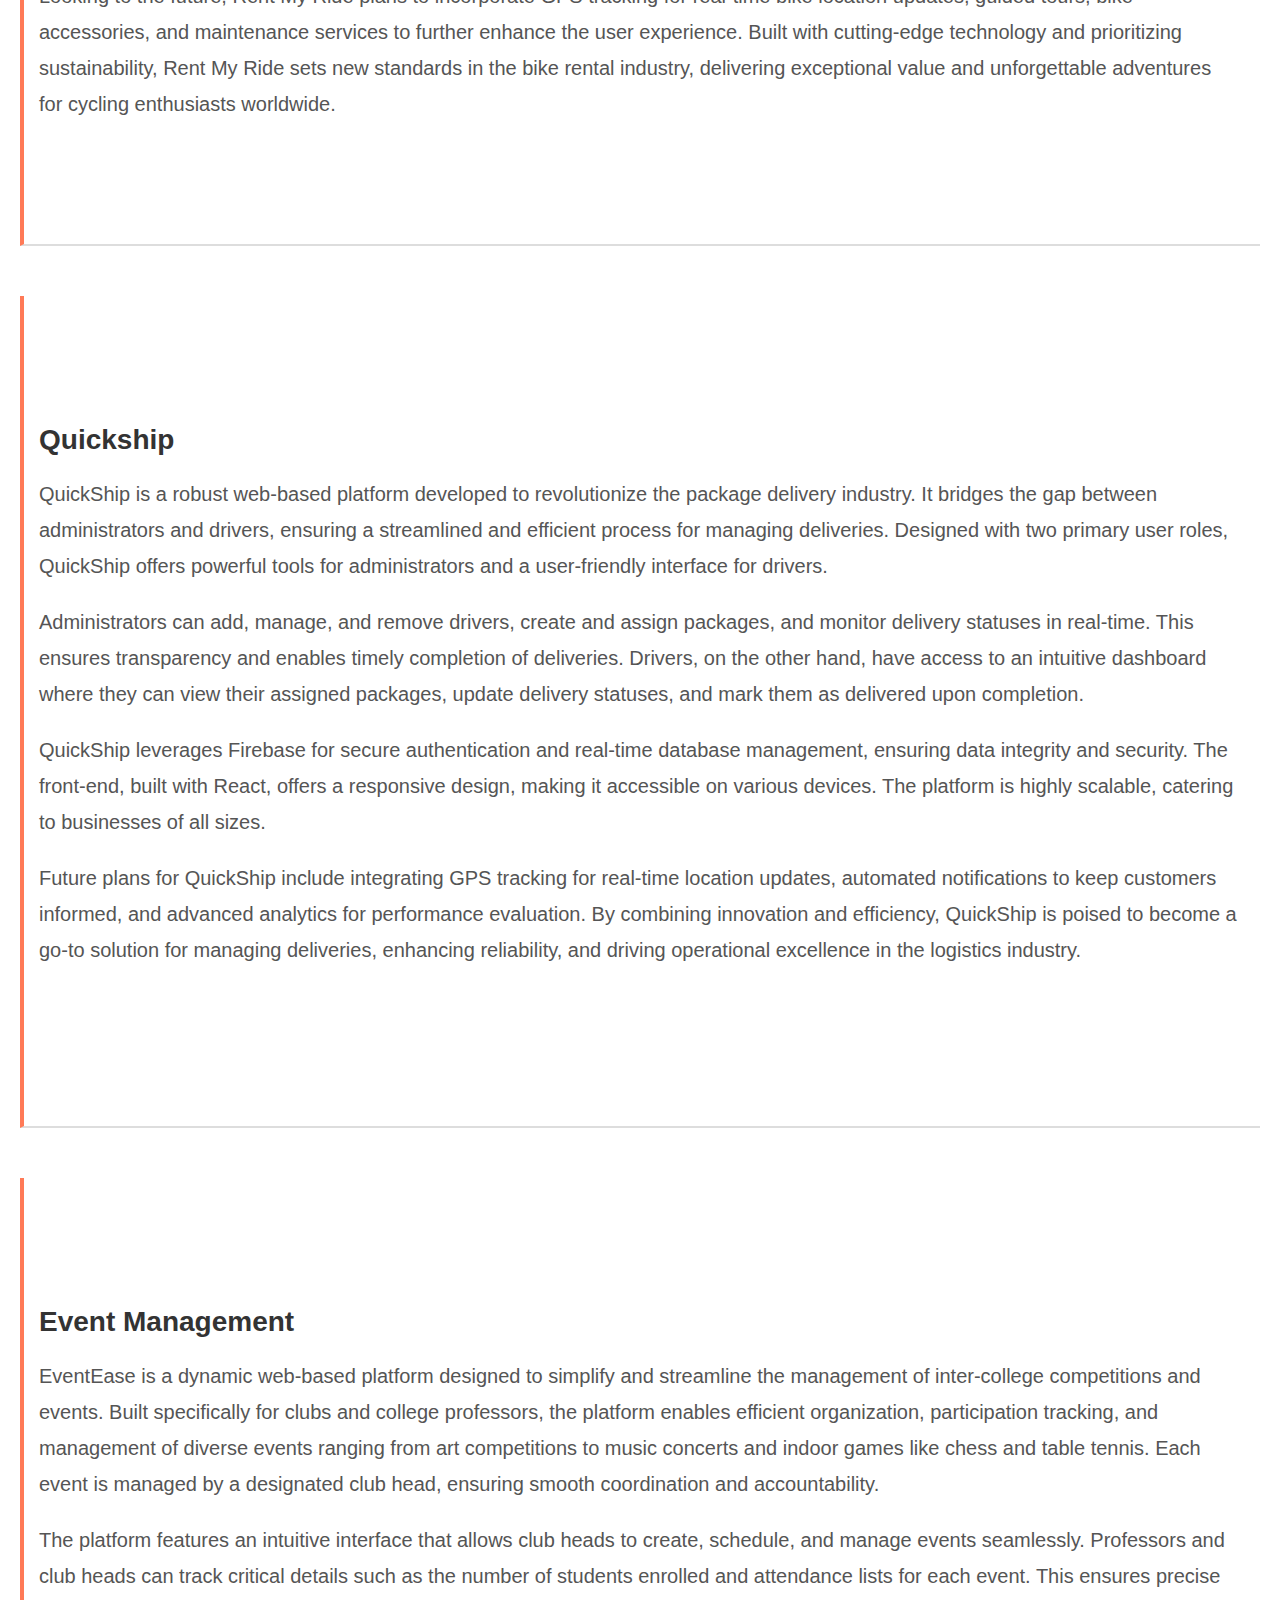
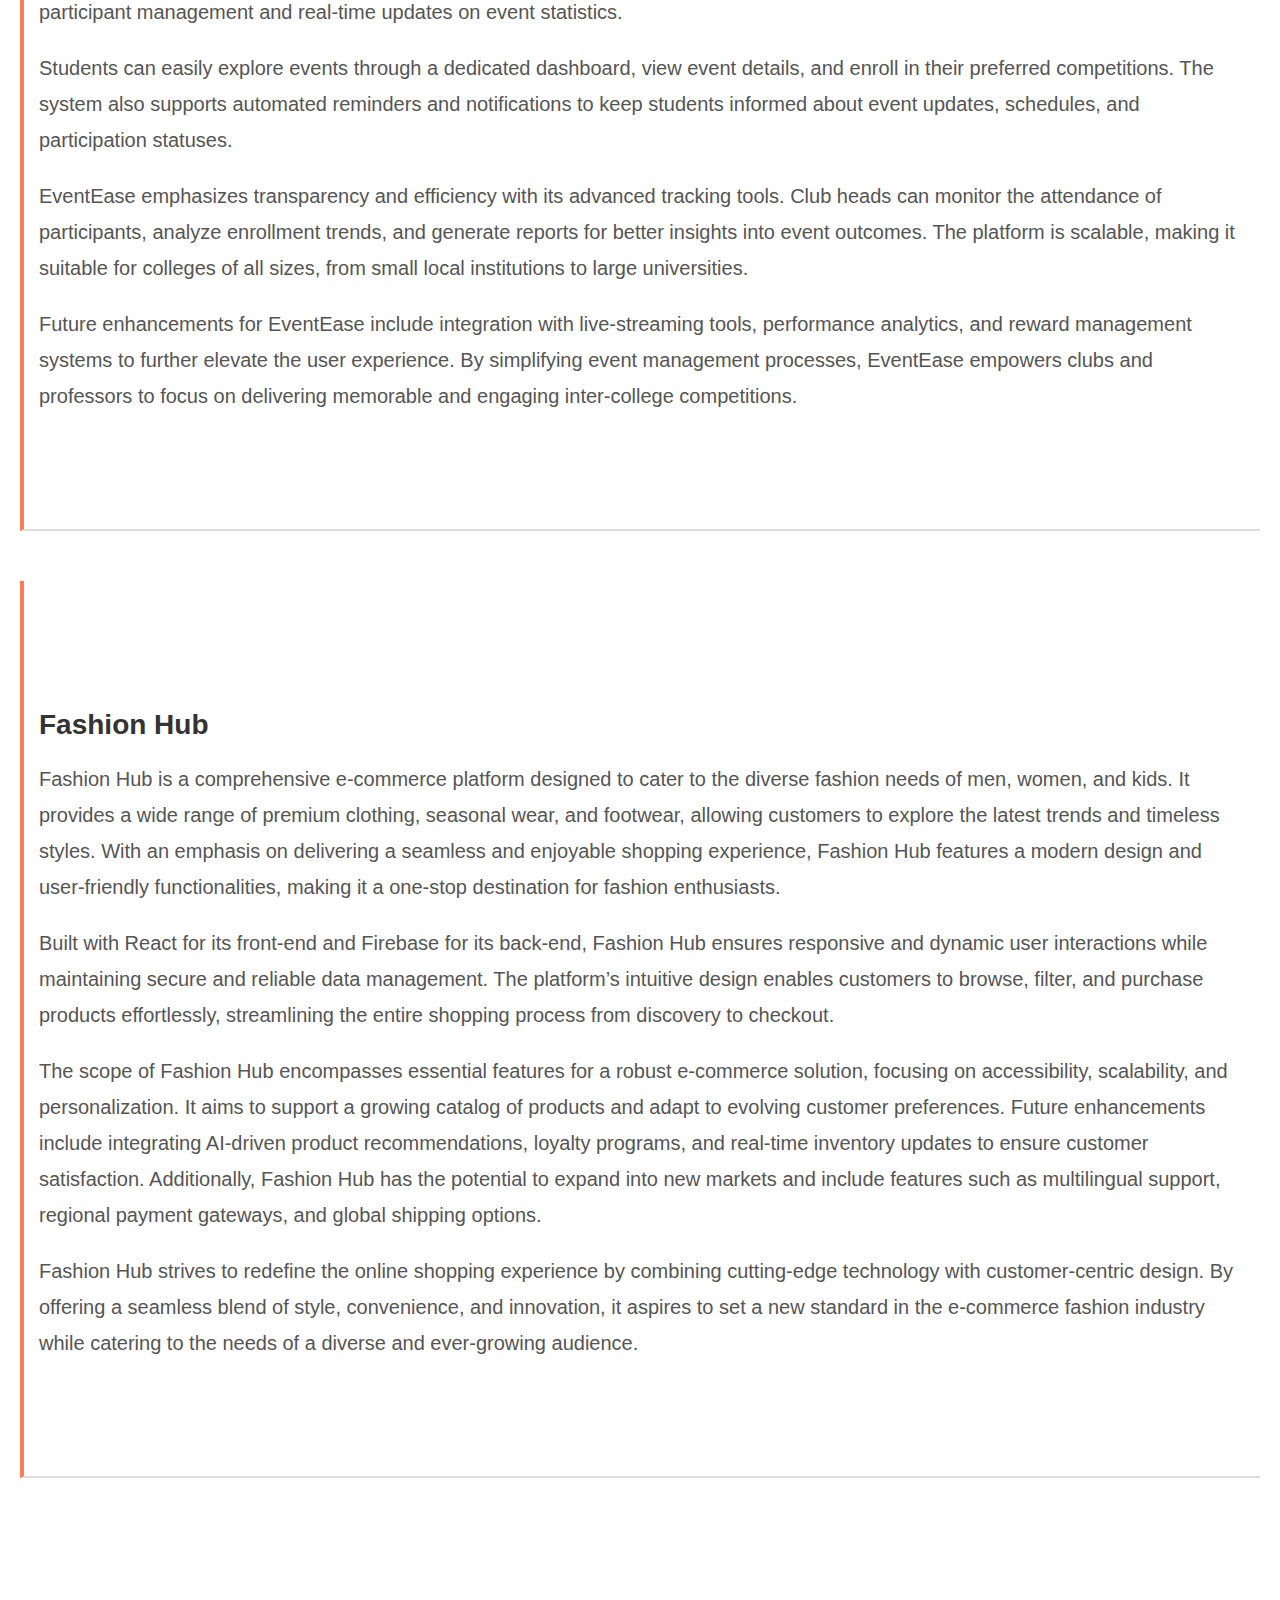
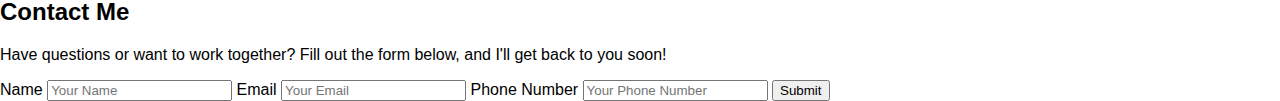
==== commit 6304bcc5: "added contact section with form" ====
--- a/index.html
+++ b/index.html
@@ -197,6 +197,27 @@
     </div>
 </section>
 
+<section id="contact" class="contact-section">
+    <div class="contact-container">
+        <h2>Contact Me</h2>
+        <p>Have questions or want to work together? Fill out the form below, and I'll get back to you soon!</p>
+        <form id="contact-form">
+            <label for="name">Name</label>
+            <input type="text" id="name" name="name" placeholder="Your Name" required>
+
+            <label for="email">Email</label>
+            <input type="email" id="email" name="email" placeholder="Your Email" required>
+
+            <label for="phone">Phone Number</label>
+            <input type="tel" id="phone" name="phone" placeholder="Your Phone Number" required>
+
+            <button type="submit">Submit</button>
+        </form>
+    </div>
+</section>
+
+
+
    
 </body>
 </html>
--- a/style.css
+++ b/style.css
@@ -282,3 +282,7 @@
 }
 
 
+
+
+
+
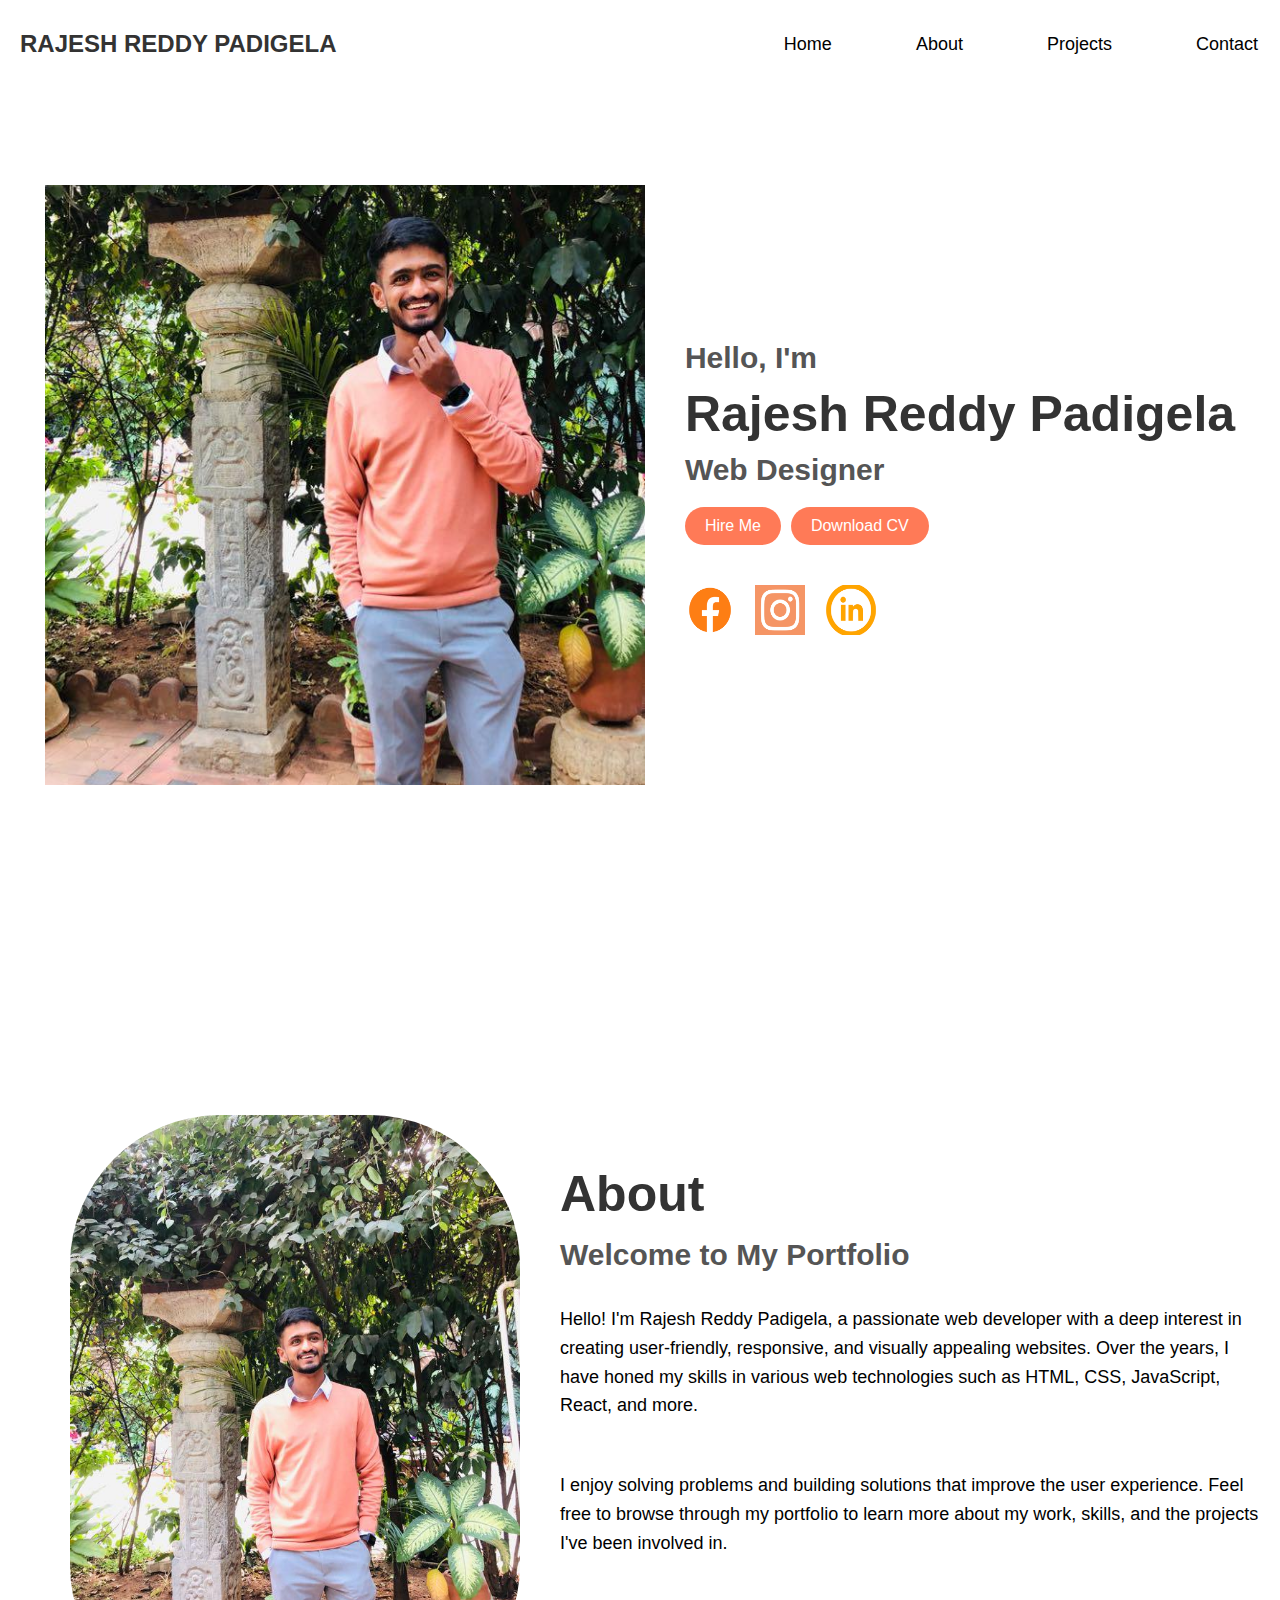
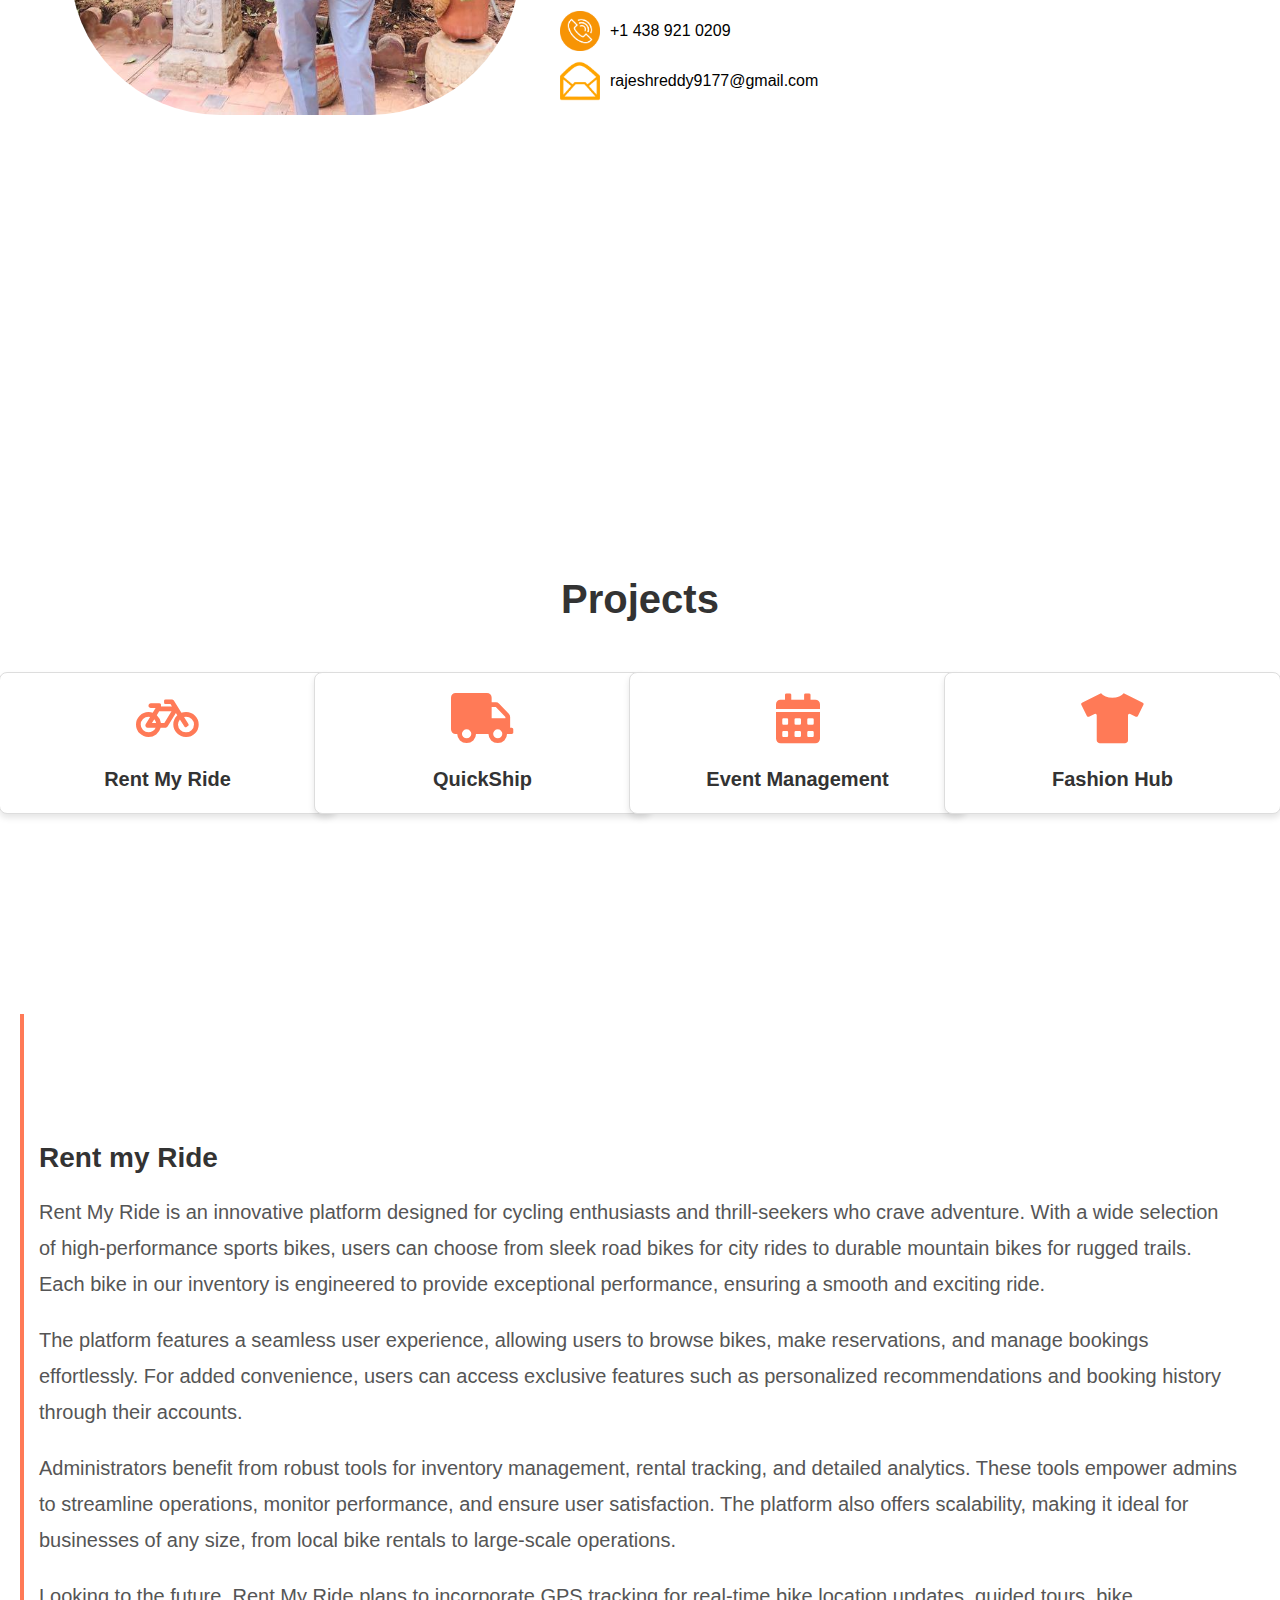
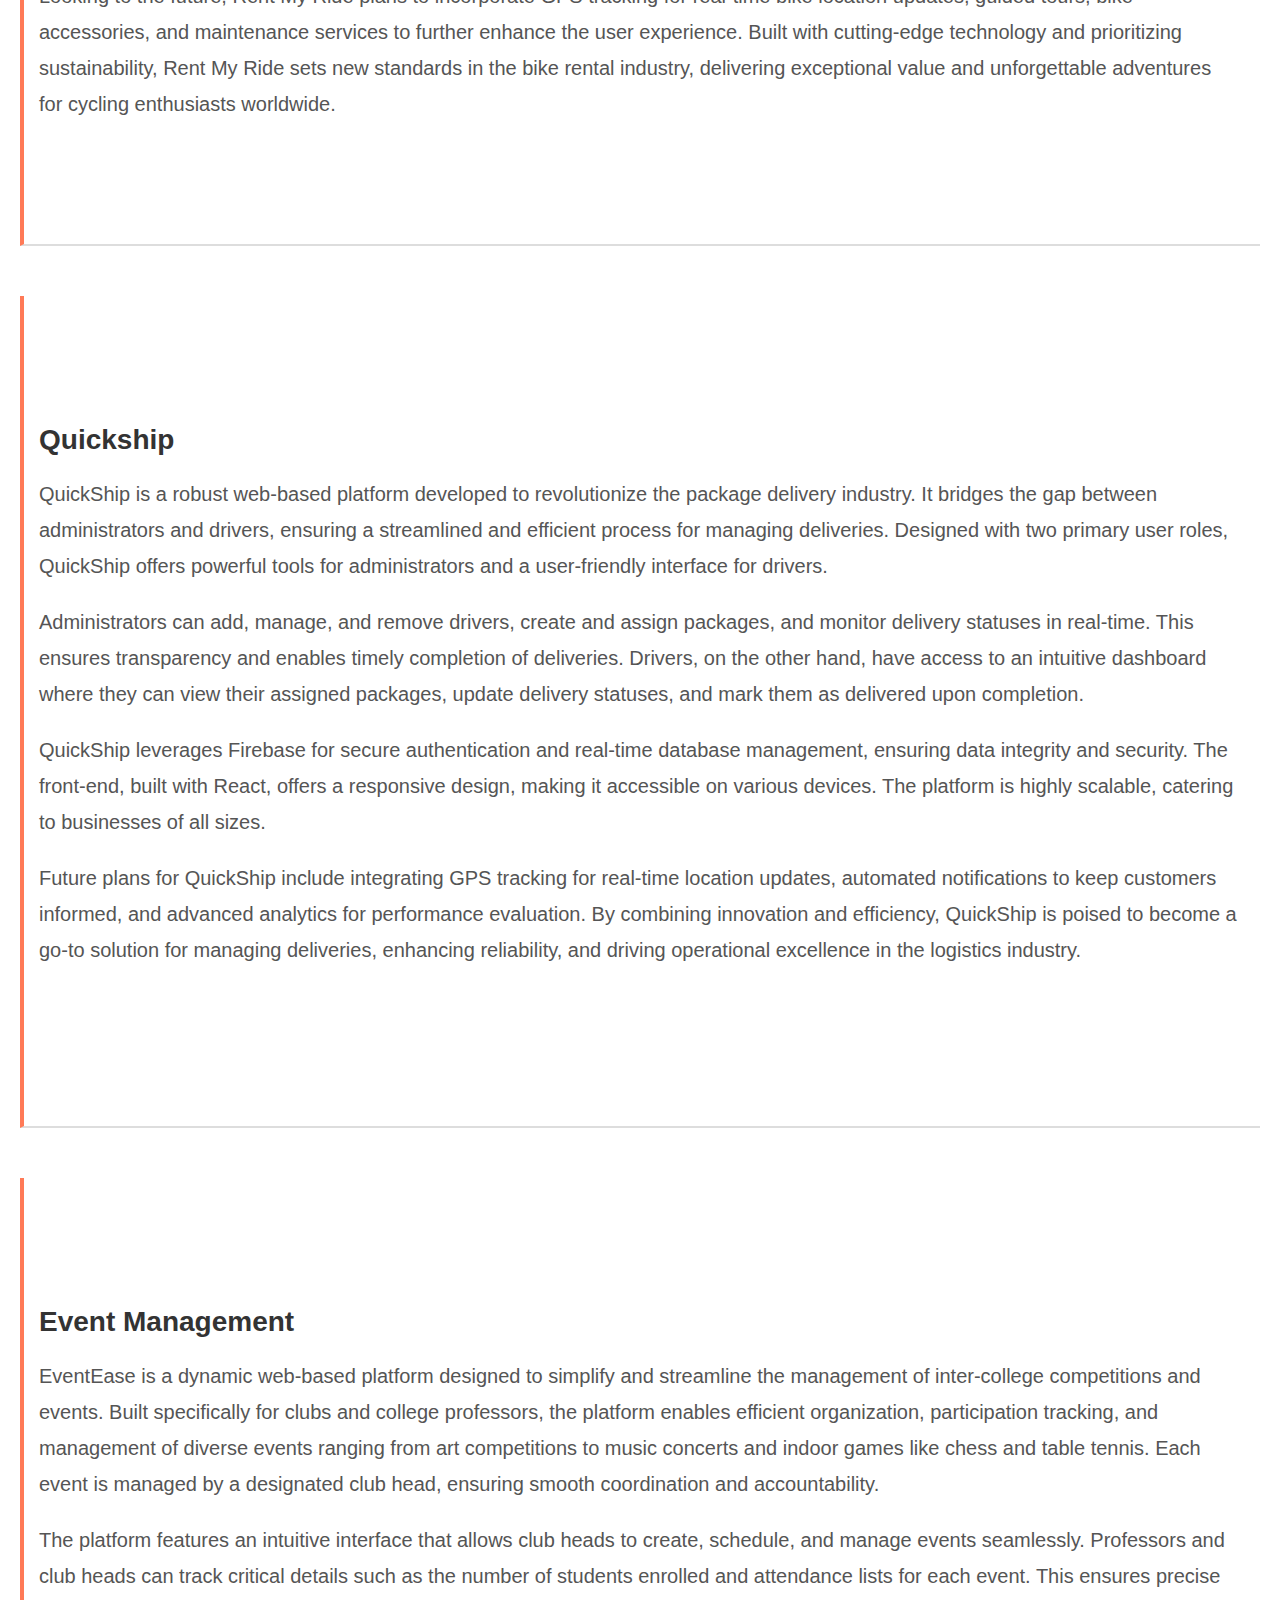
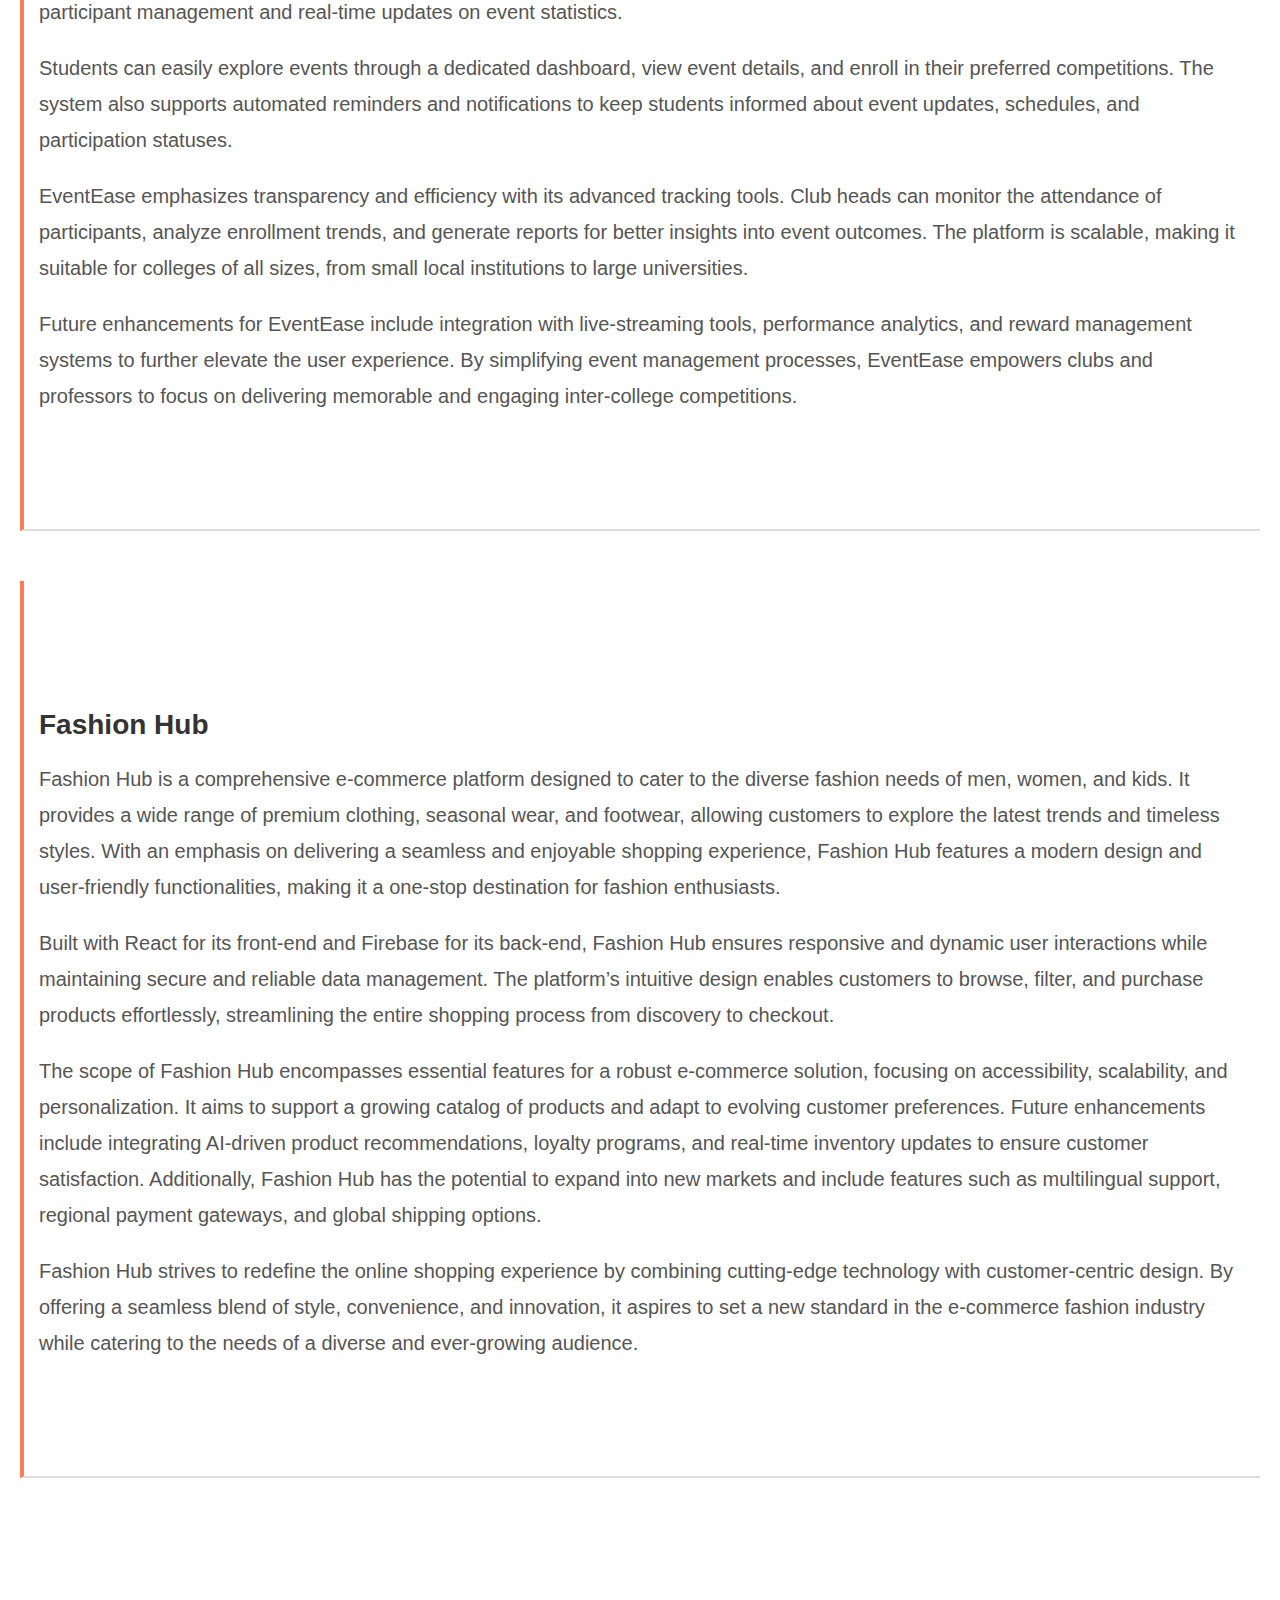
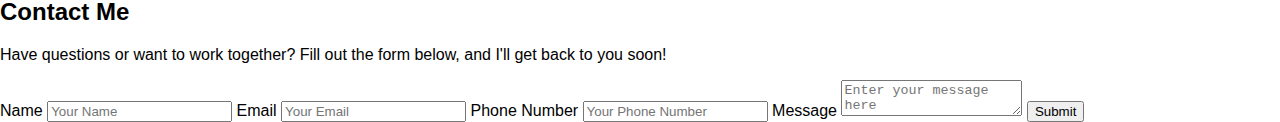
==== commit 424d72e0: "added message input with text area in form" ====
--- a/index.html
+++ b/index.html
@@ -211,13 +211,13 @@
             <label for="phone">Phone Number</label>
             <input type="tel" id="phone" name="phone" placeholder="Your Phone Number" required>
 
+            <label for="message">Message</label>
+            <textarea id="message" name="message" placeholder="Enter your message here" required></textarea>
+
             <button type="submit">Submit</button>
         </form>
     </div>
 </section>
-
-
-
    
 </body>
 </html>
--- a/style.css
+++ b/style.css
@@ -284,5 +284,3 @@
 
 
 
-
-
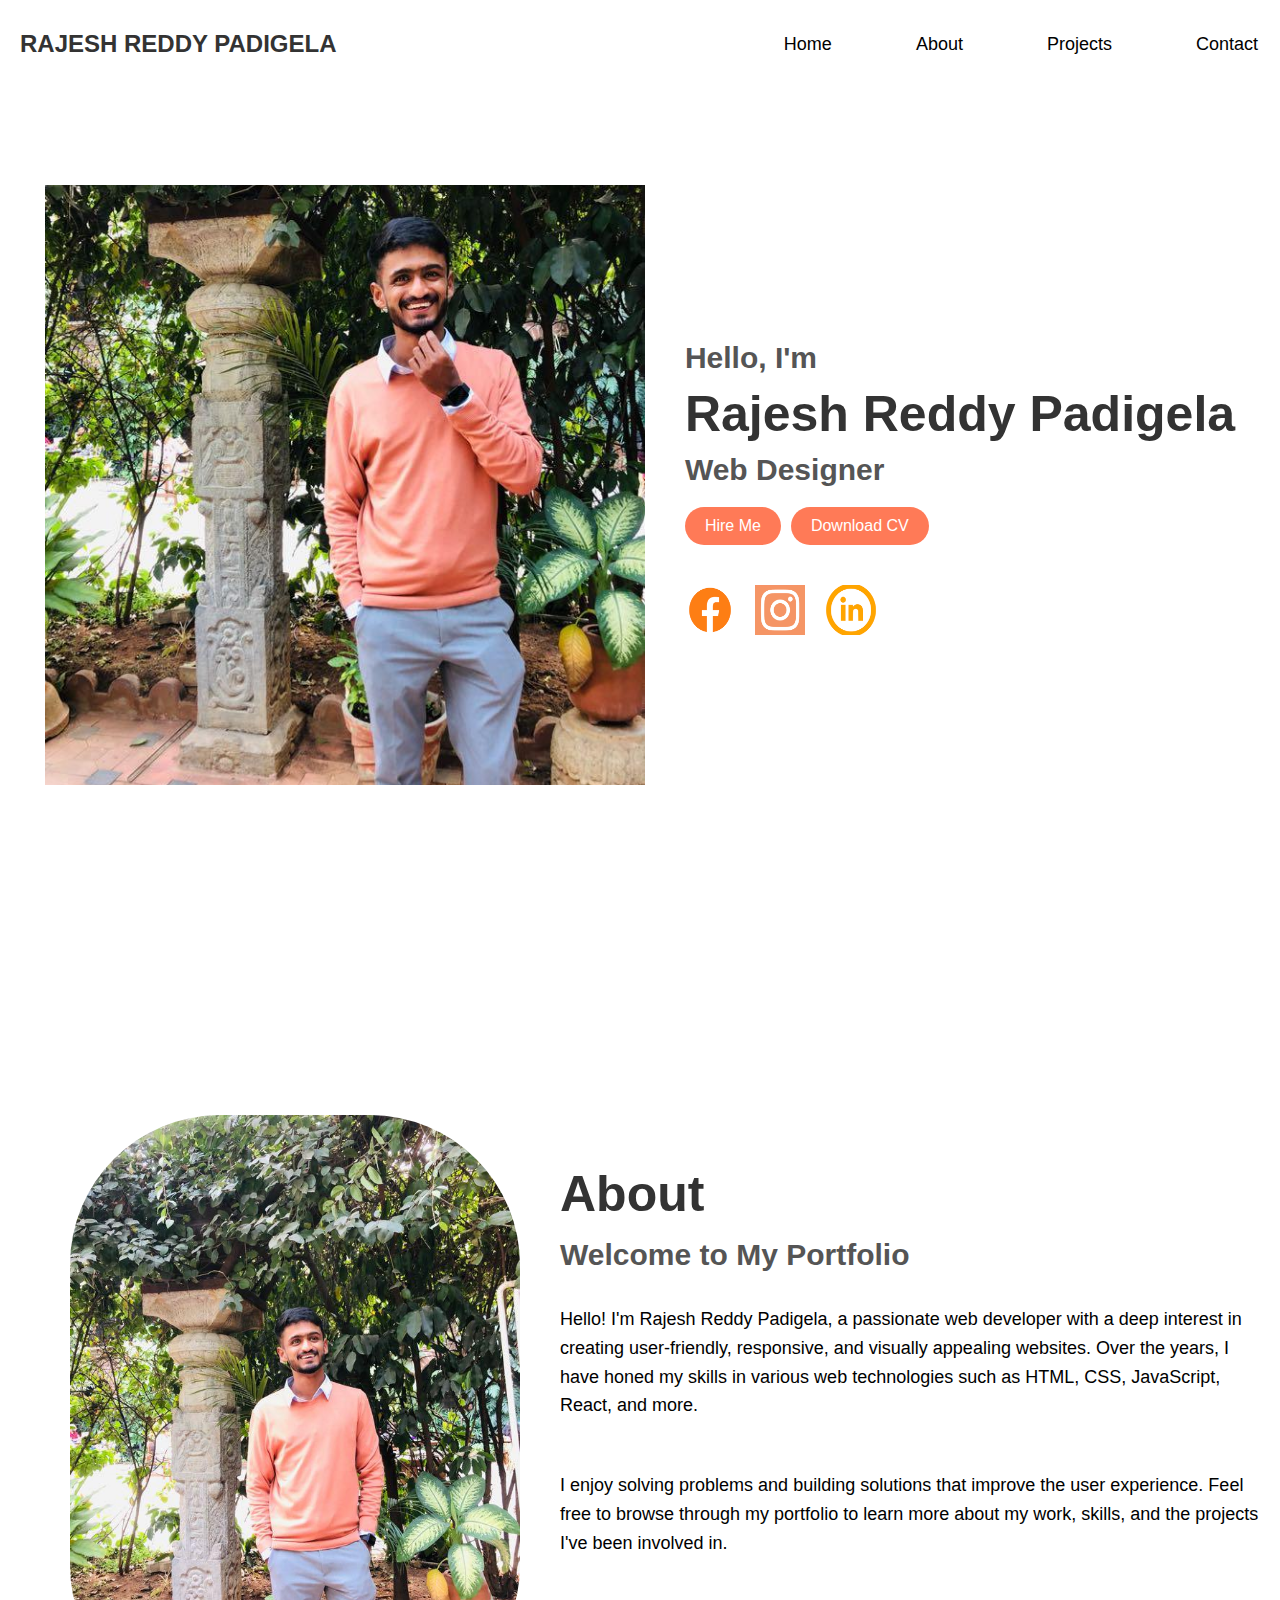
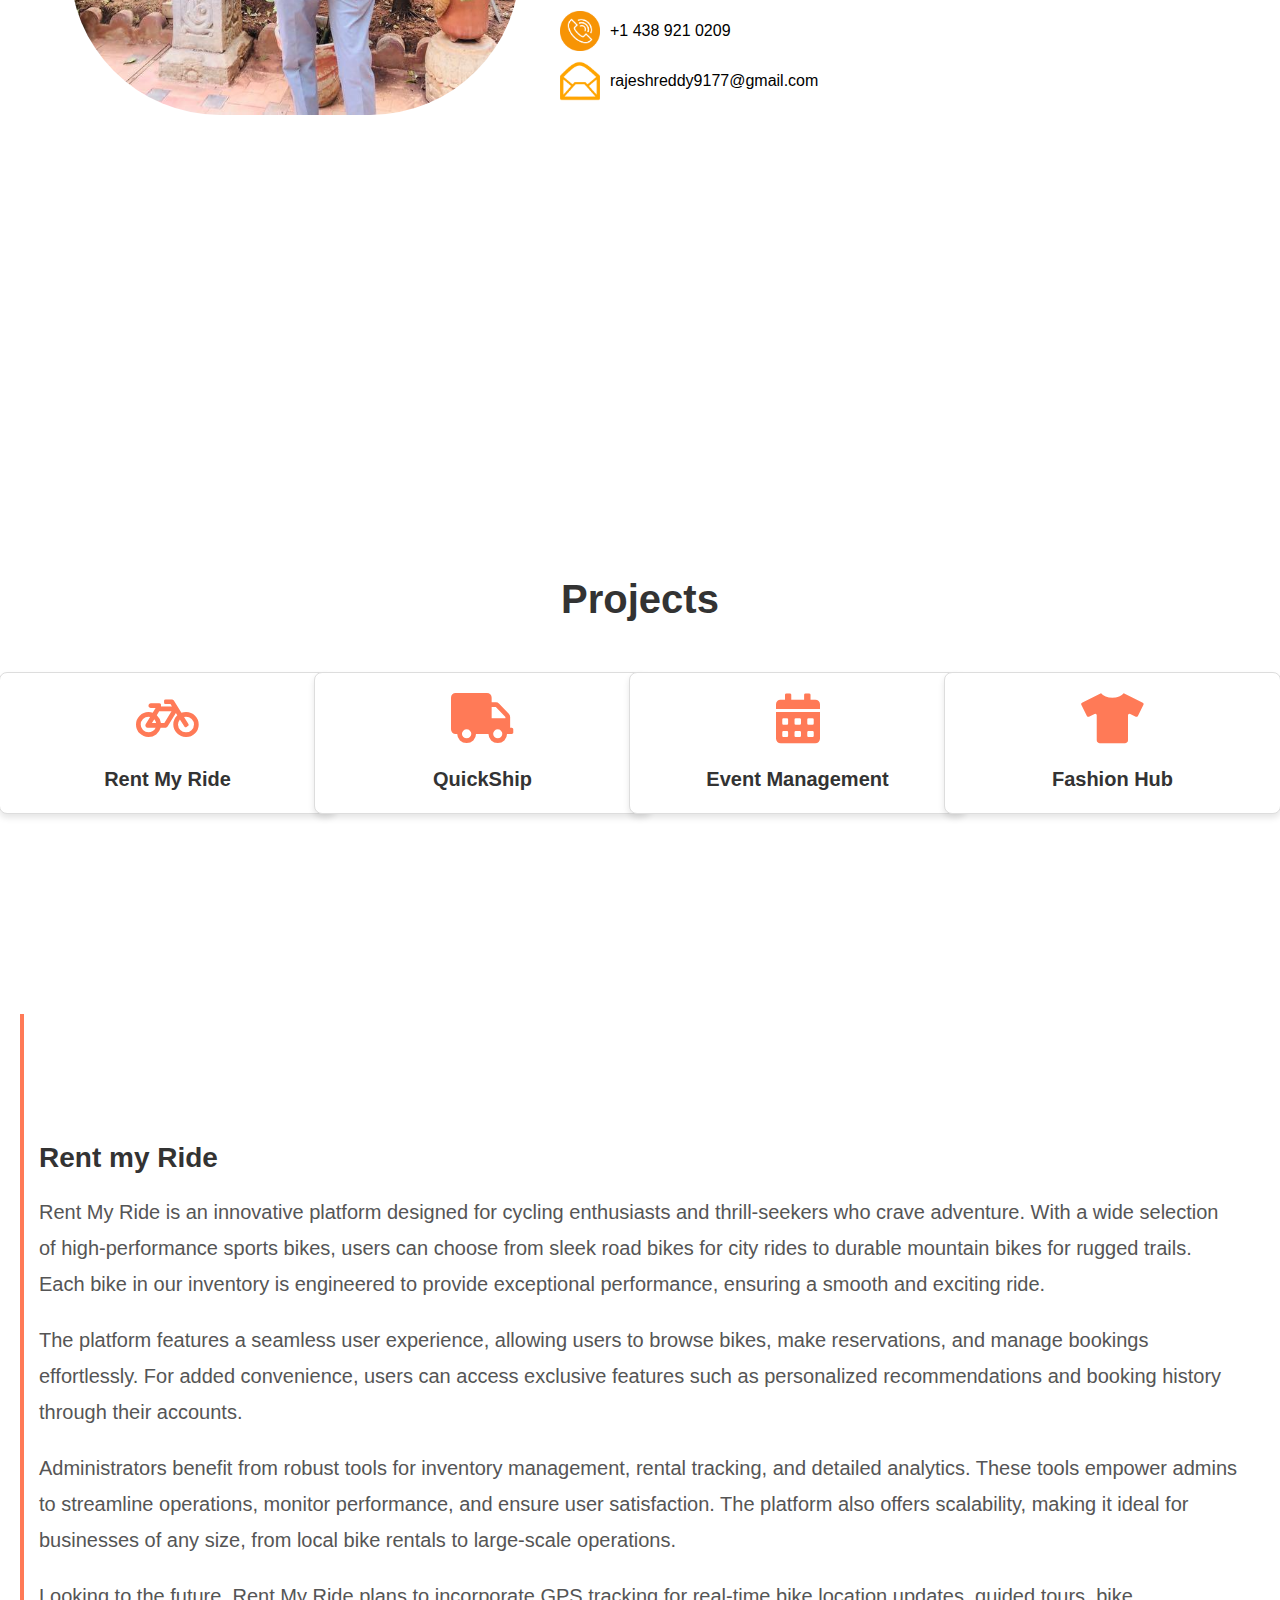
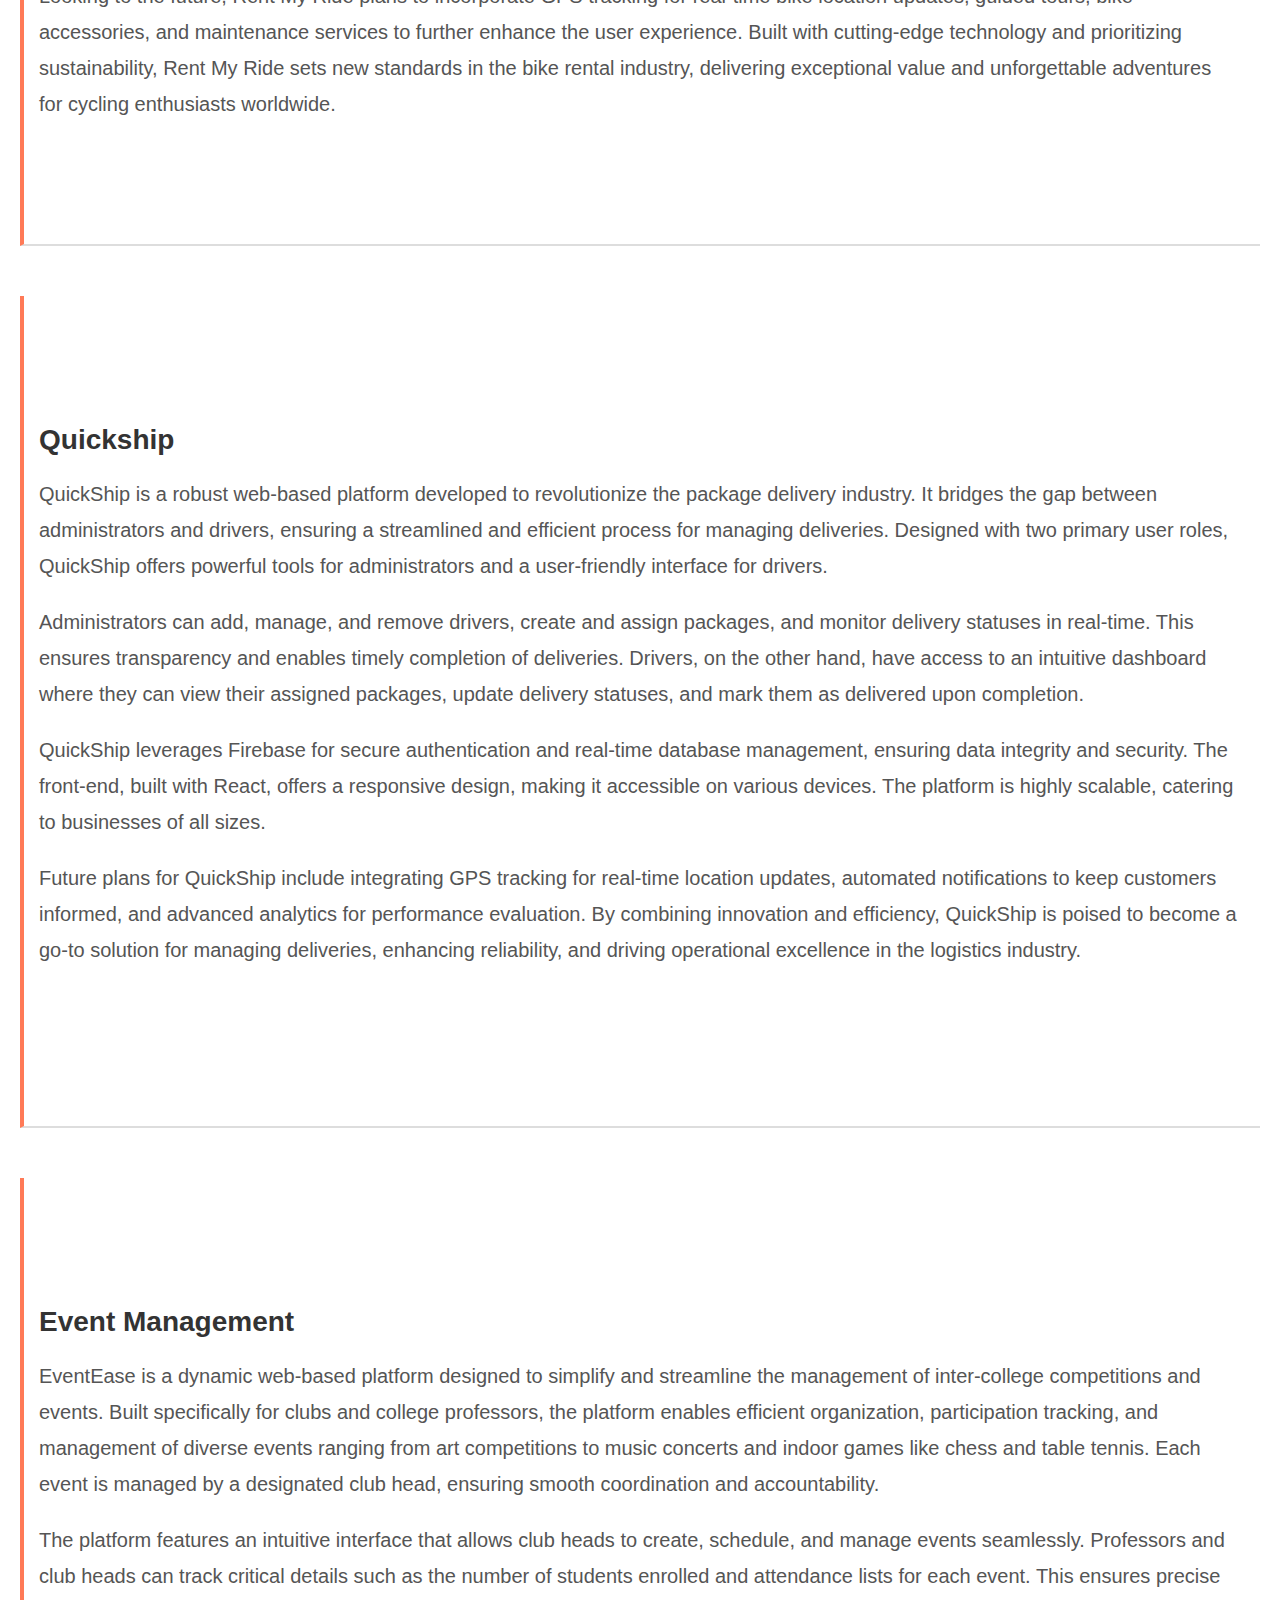
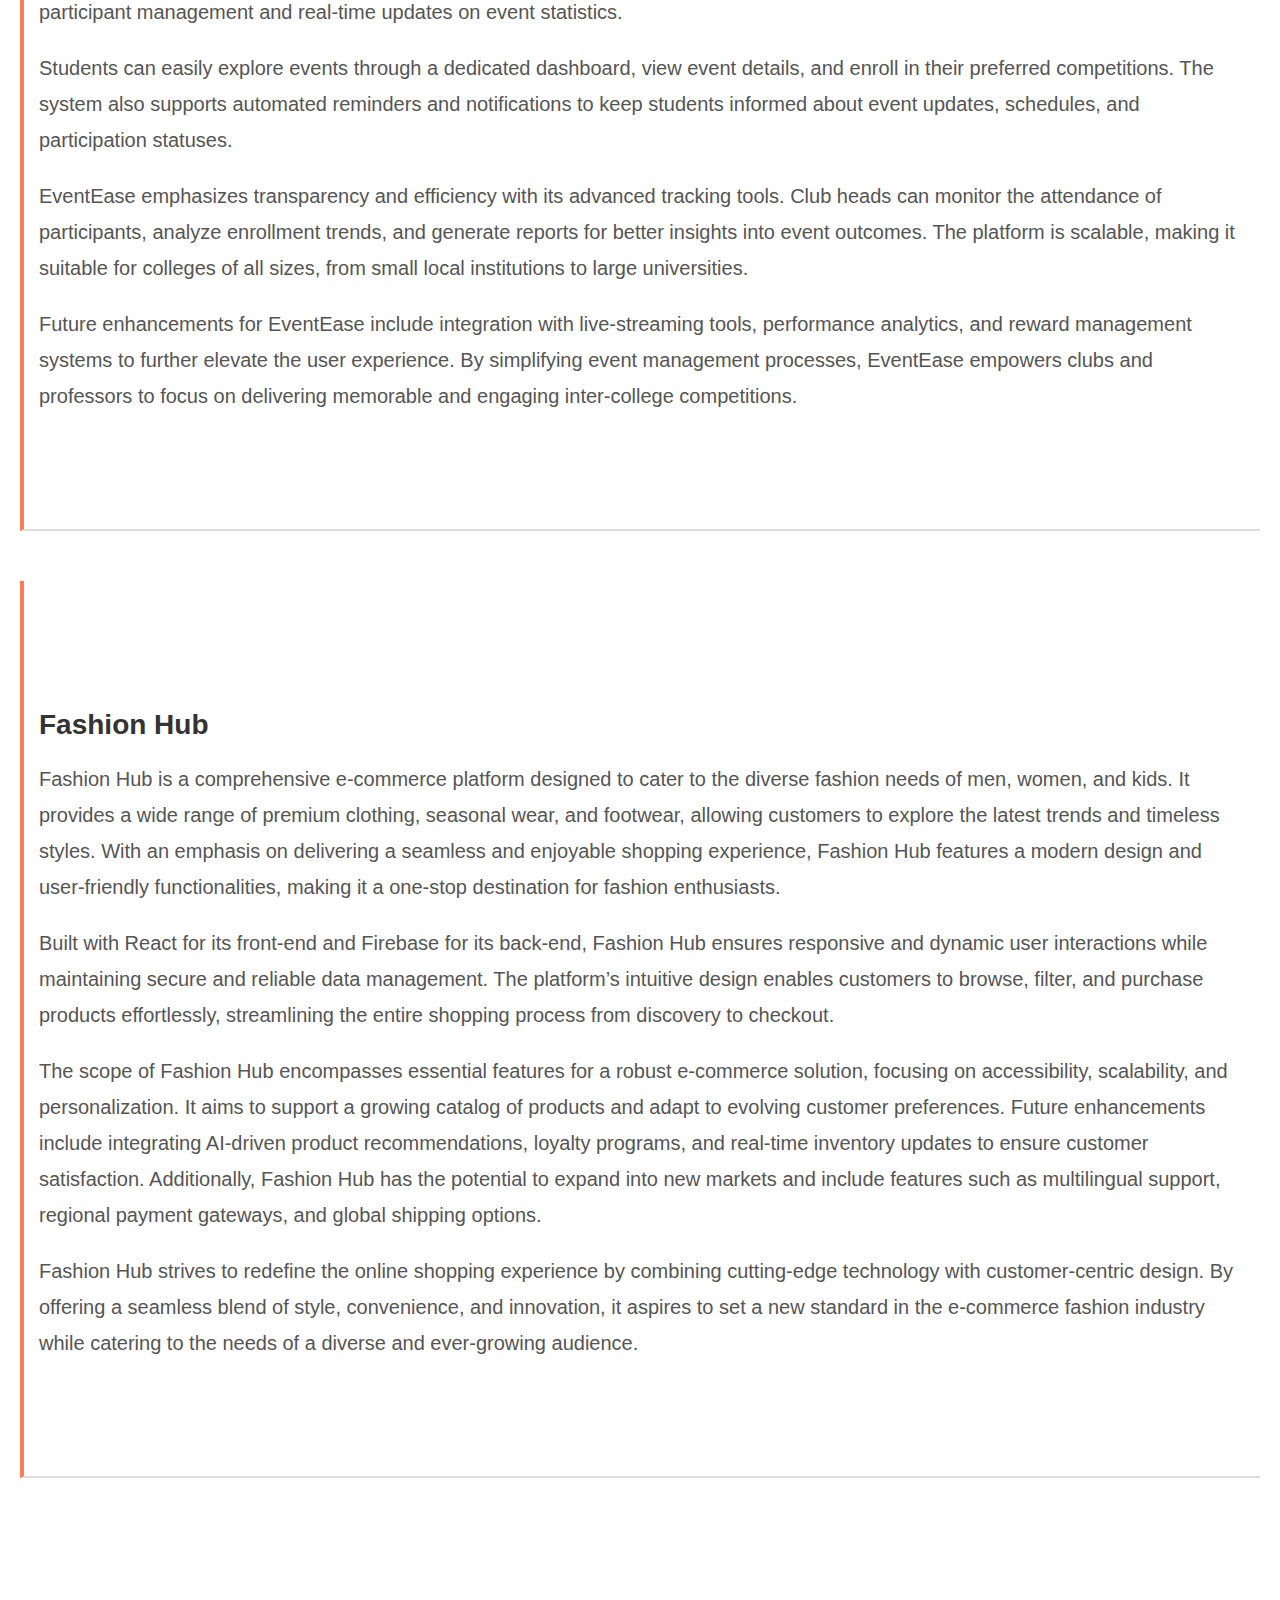
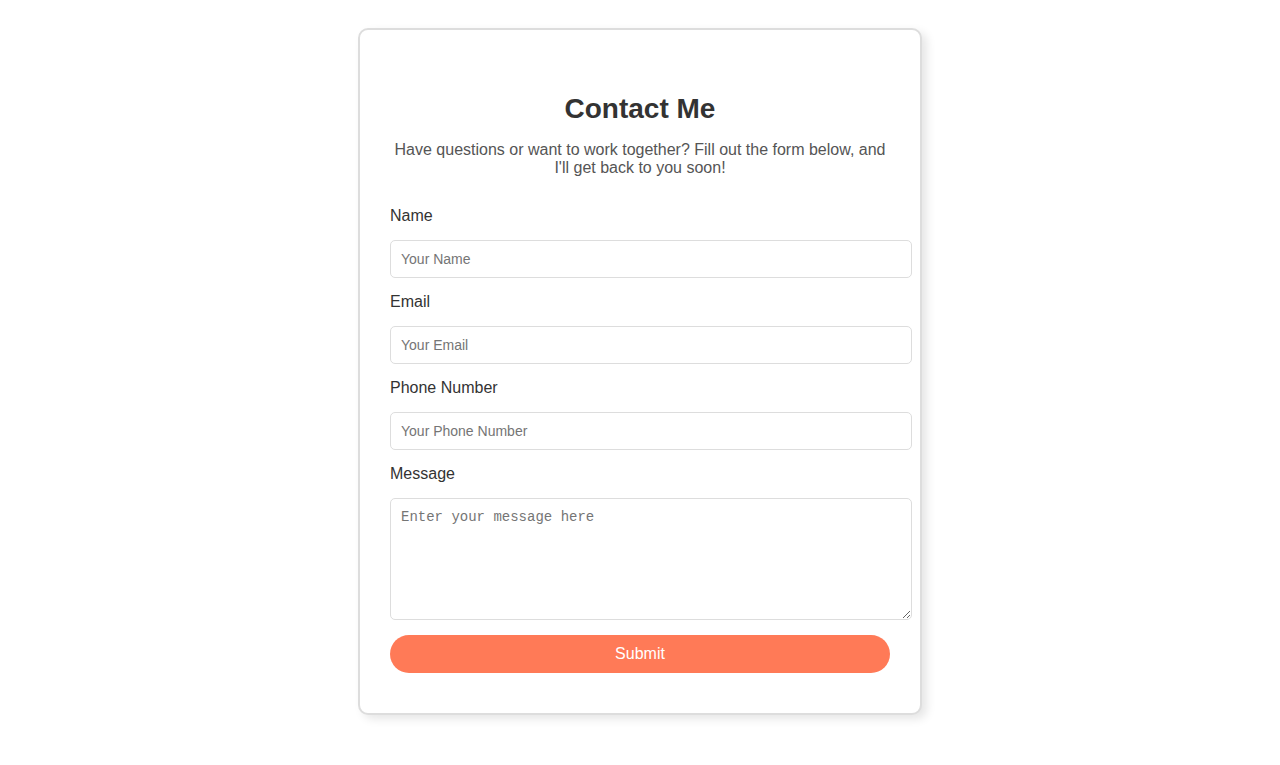
==== commit f19e353c: "added script for form" ====
--- a/index.html
+++ b/index.html
@@ -220,4 +220,14 @@
 </section>
    
 </body>
+<script>
+    document.getElementById('contact-form').addEventListener('submit', function(event) {
+        event.preventDefault();
+        alert("Request sent! We'll get back to you soon.");
+        this.reset();
+    });
+
+    
+    
+</script>
 </html>
--- a/style.css
+++ b/style.css
@@ -281,6 +281,83 @@
     color: #555;
 }
 
-
-
-
+.contact-section {
+    padding: 50px 20px;
+    background-color: white;
+    display: flex;
+    justify-content: center;
+    align-items: center;
+}
+
+
+.contact-container {
+    background-color: #ffffff;
+    border: 2px solid #ddd;
+    border-radius: 10px;
+    padding: 40px 30px;
+    box-shadow: 5px 4px 10px rgba(0, 0, 0, 0.1);
+    max-width: 500px;
+    width: 100%;
+    text-align: center;
+}
+
+
+.contact-container h2 {
+    font-size: 28px;
+    color: #333;
+    margin-bottom: 10px;
+}
+
+.contact-container p {
+    font-size: 16px;
+    color: #555;
+    margin-bottom: 30px;
+}
+
+#contact-form {
+    display: flex;
+    flex-direction: column;
+    gap: 15px;
+}
+
+
+#contact-form label {
+    font-size: 16px;
+    color: #333;
+    text-align: left;
+    width: 100%;
+}
+
+#contact-form input, #contact-form textarea {
+    width: 100%;
+    padding: 10px;
+    border: 1px solid #ddd;
+    border-radius: 5px;
+    font-size: 14px;
+    outline: none;
+    resize: vertical; 
+}
+
+#contact-form input:focus, #contact-form textarea:focus {
+    border-color: #ff7a57;
+    box-shadow: 0 0 5px rgba(255, 122, 87, 0.5);
+}
+
+#contact-form textarea {
+    min-height: 100px;
+}
+
+#contact-form button {
+    background-color: #ff7a57;
+    color: white;
+    border: none;
+    padding: 10px 20px;
+    border-radius: 25px;
+    font-size: 16px;
+    cursor: pointer;
+    transition: background-color 0.3s ease;
+}
+
+#contact-form button:hover {
+    background-color: #ff5733;
+}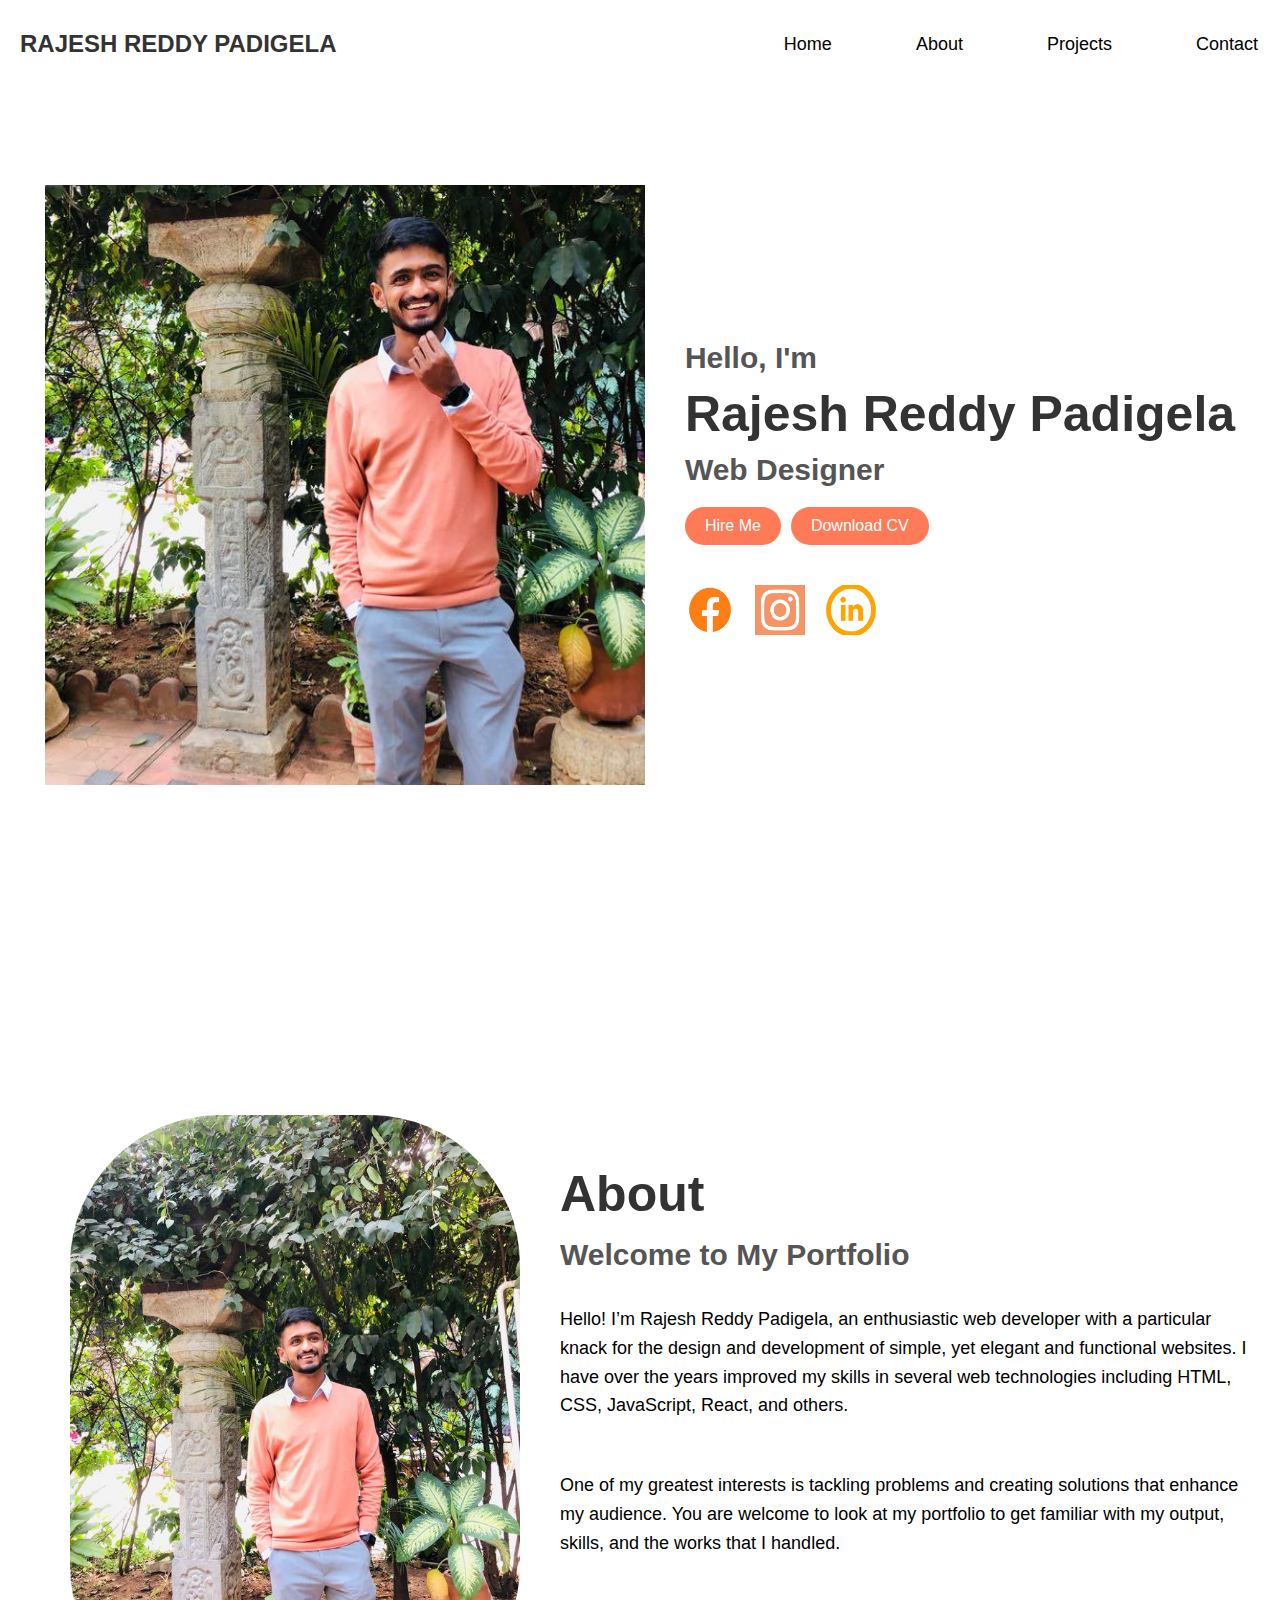
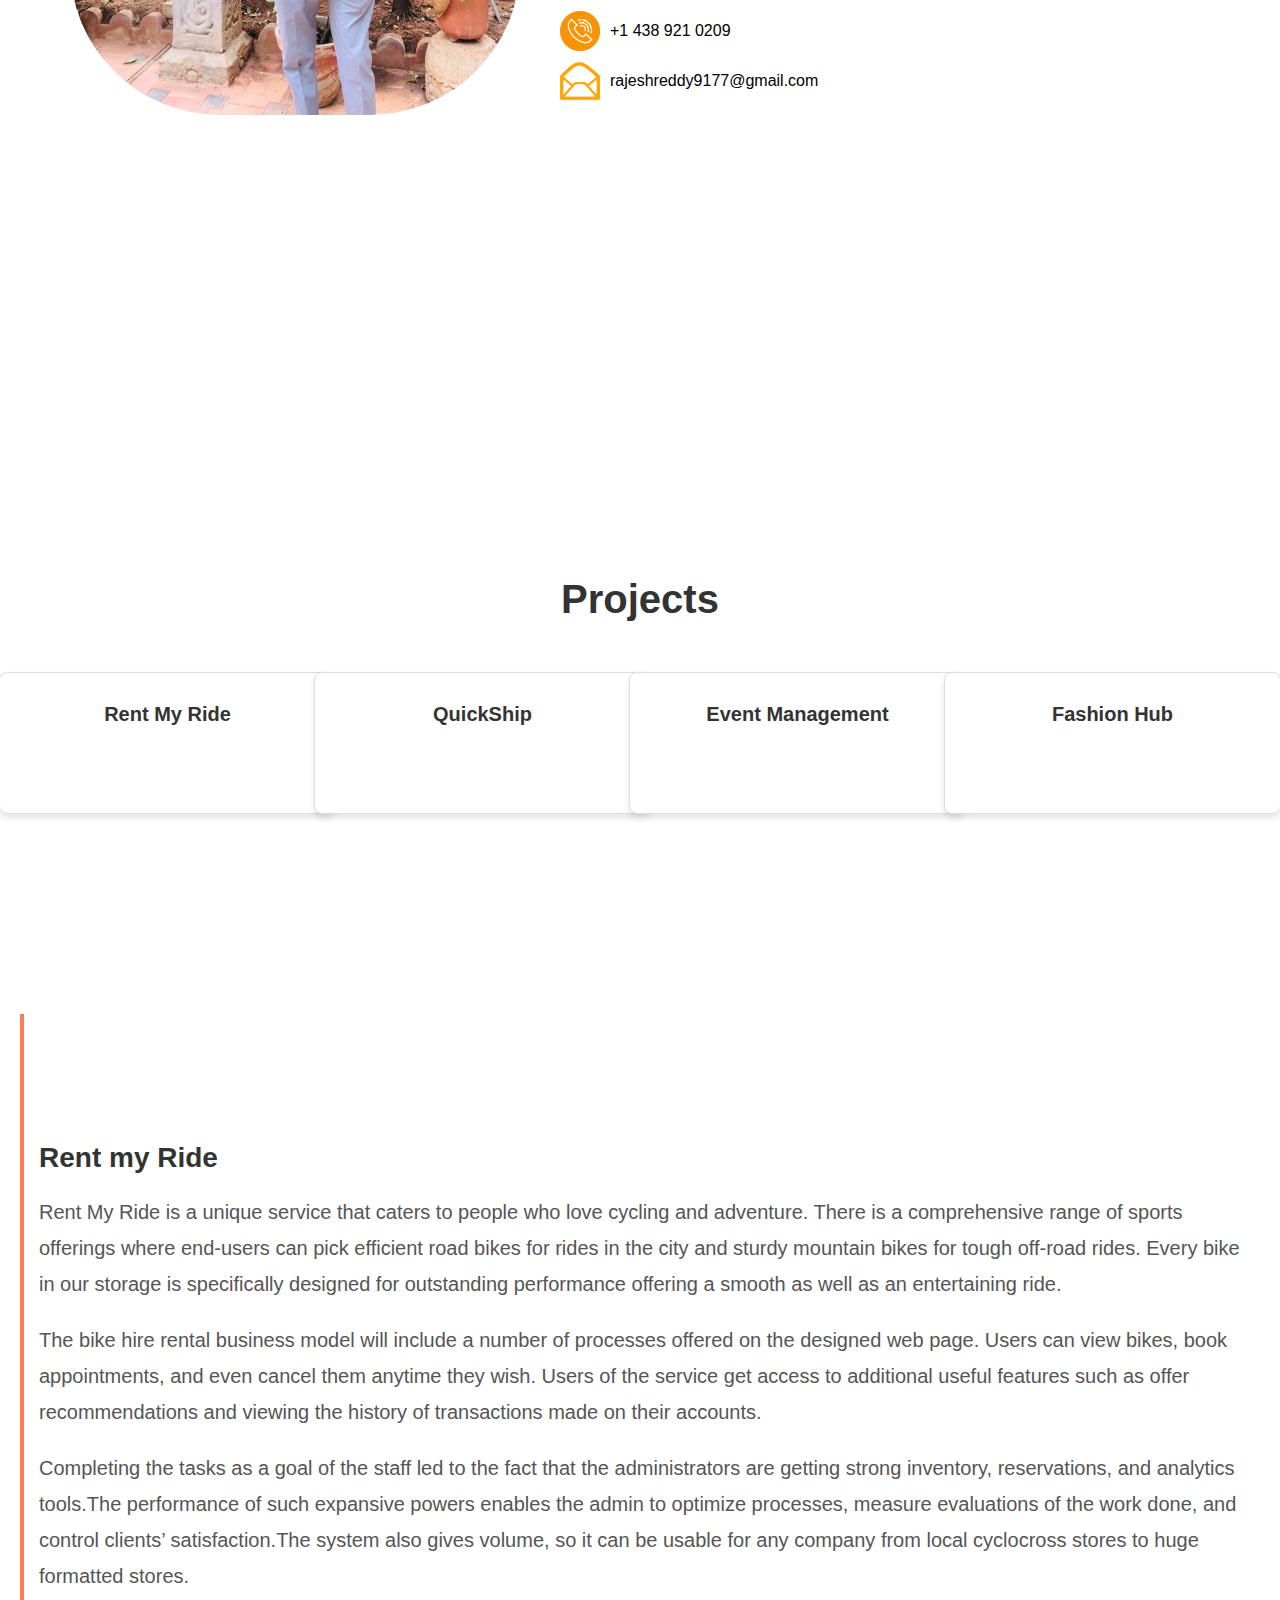
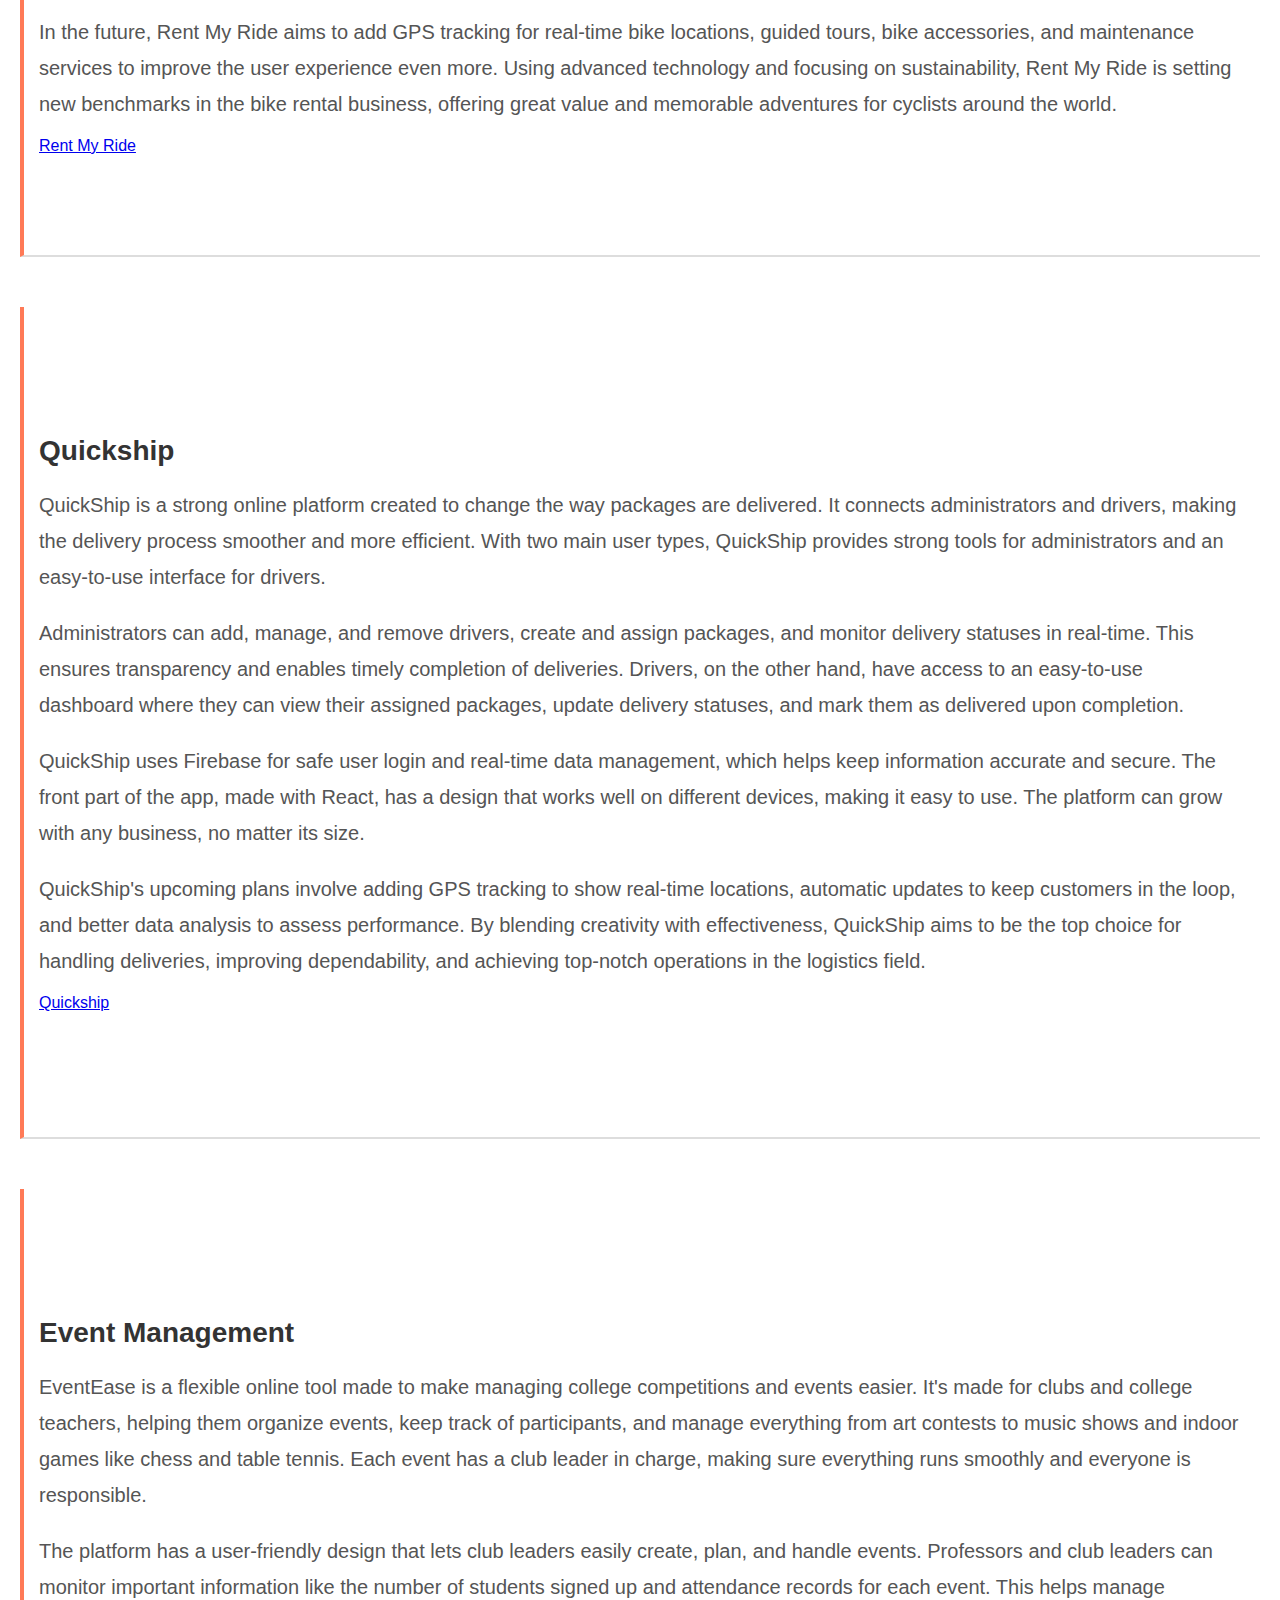
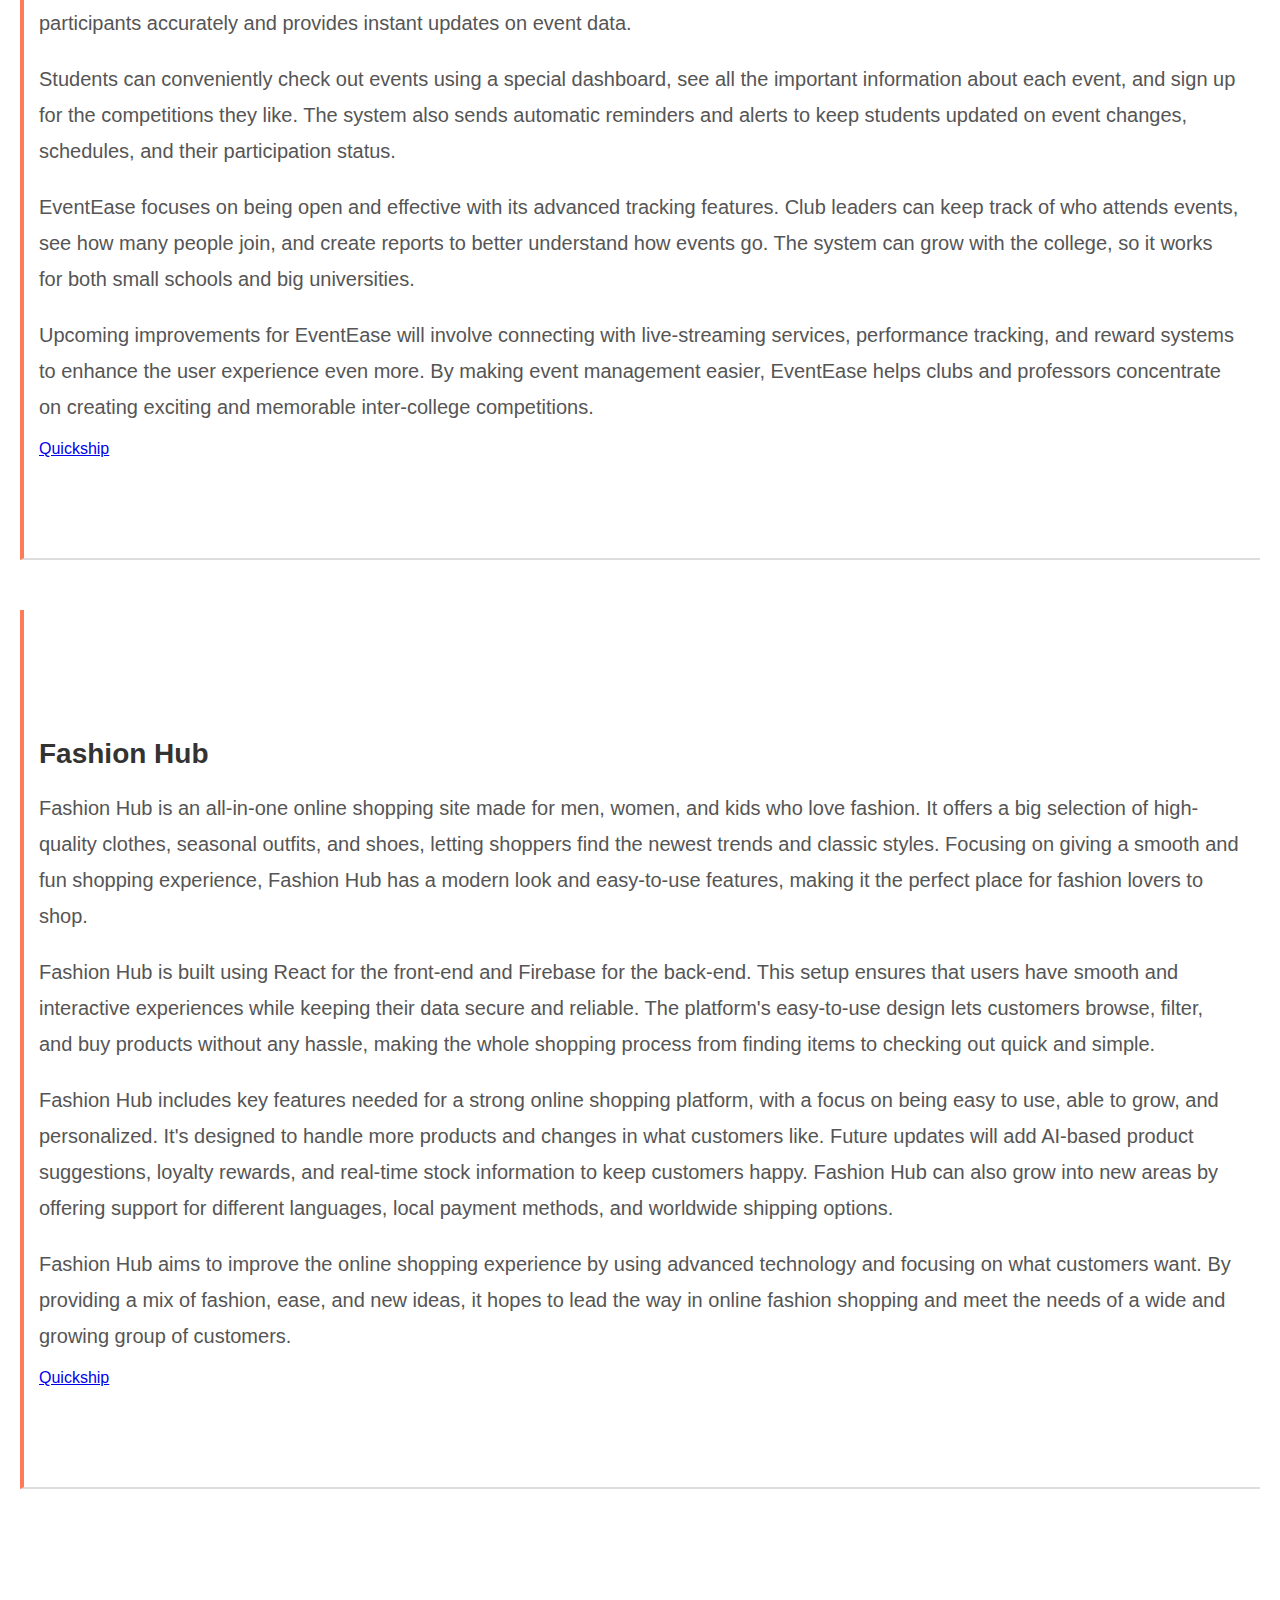
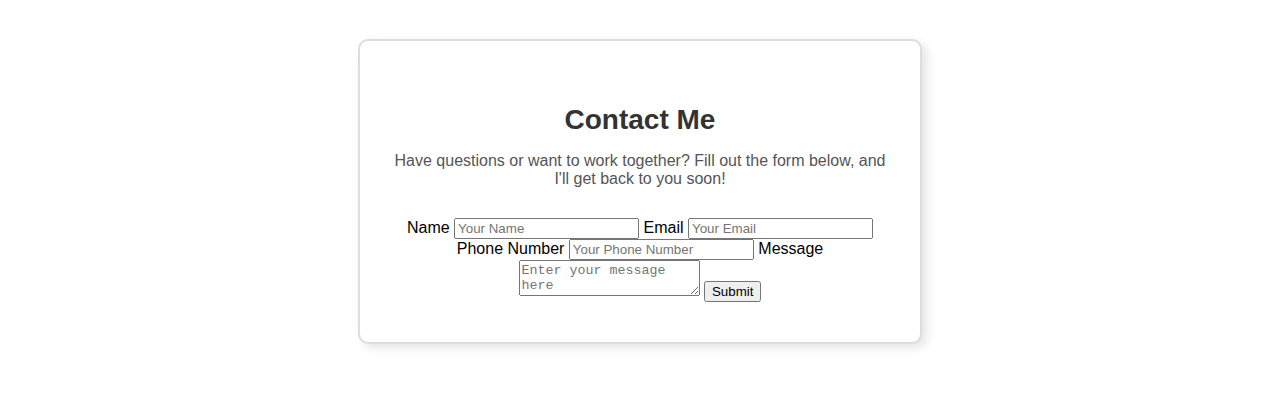
==== commit 8f4a71b1: "updated contact form" ====
--- a/index.html
+++ b/index.html
@@ -5,7 +5,6 @@
     <meta name="viewport" content="width=device-width, initial-scale=1.0">
     <title>Rajesh Reddy Padigela - Portfolio</title>
     <link rel="stylesheet" href="style.css">
-    <link href="https://cdnjs.cloudflare.com/ajax/libs/font-awesome/5.15.4/css/all.min.css" rel="stylesheet">
 </head>
 <body>
     <header>
@@ -51,13 +50,20 @@
                 <h1>About</h1>
                 <h2>Welcome to My Portfolio</h2>
                 <p>
-                    Hello! I'm Rajesh Reddy Padigela, a passionate web developer with a deep interest in creating user-friendly,
-                    responsive, and visually appealing websites. Over the years, I have honed my skills in various web technologies 
-                    such as HTML, CSS, JavaScript, React, and more.
+                    Hello! I’m Rajesh Reddy Padigela, an enthusiastic web developer with a particular knack for the design and 
+
+                    development of simple, yet elegant and functional websites. I have over the years improved my skills in several web 
+
+                    technologies including HTML, CSS, JavaScript, React, and others.
+
+
                 </p>
                 <p>
-                    I enjoy solving problems and building solutions that improve the user experience. Feel free to browse through 
-                    my portfolio to learn more about my work, skills, and the projects I've been involved in.
+                    One of my greatest interests is tackling problems and creating solutions that enhance my audience. You are welcome to look at 
+
+                    my portfolio to get familiar with my output, skills, and the works that I handled.
+
+
                 </p>
                 <div class="contact-info">
                     <div class="phone">
@@ -78,19 +84,16 @@
     <h1>Projects</h1>
     <div class="projects-container">
         <div class="project">
-            <i class="fas fa-bicycle"></i>
             <h2><a href="#rent-my-ride">Rent My Ride</a></h2>
         </div>
         <div class="project">
-            <i class="fas fa-truck"></i>
+
             <h2><a href="#quickship">QuickShip</a></h2>
         </div>
         <div class="project">
-            <i class="fas fa-calendar-alt"></i>
             <h2><a href="#event-management">Event Management</a></h2>
         </div>
         <div class="project">
-            <i class="fas fa-tshirt"></i>
             <h2><a href="#fashion-hub">Fashion Hub</a></h2>
         </div>
     </div>
@@ -99,101 +102,112 @@
 <section id="project-details" class="project-details">
     <div id="rent-my-ride" class="project-section">
         <h3>Rent my Ride</h3>
-        <p>Rent My Ride is an innovative platform designed for cycling enthusiasts and thrill-seekers who crave
-           adventure. With a wide selection of high-performance sports bikes, users can choose from sleek road bikes
-           for city rides to durable mountain bikes for rugged trails. Each bike in our inventory is engineered to
-           provide exceptional performance, ensuring a smooth and exciting ride. 
-        </p>
-        <p>
-           The platform features a seamless user experience, allowing users to browse bikes, make reservations, and manage
-           bookings effortlessly. For added convenience, users can access exclusive features such as personalized
-           recommendations and booking history through their accounts. 
-        </p>
-        <p>
-           Administrators benefit from robust tools for inventory management, rental tracking, and detailed analytics.
-           These tools empower admins to streamline operations, monitor performance, and ensure user satisfaction.
-           The platform also offers scalability, making it ideal for businesses of any size, from local bike rentals
-           to large-scale operations.
-        </p>
-        <p>
-           Looking to the future, Rent My Ride plans to incorporate GPS tracking for real-time bike location updates,
-           guided tours, bike accessories, and maintenance services to further enhance the user experience. Built
-           with cutting-edge technology and prioritizing sustainability, Rent My Ride sets new standards in the bike
-           rental industry, delivering exceptional value and unforgettable adventures for cycling enthusiasts worldwide.
-        </p>
+        <p>Rent My Ride is a unique service that caters to people who love cycling and adventure.
+             There is a comprehensive range of sports offerings where end-users can pick efficient
+              road bikes for rides in the city and sturdy mountain bikes for tough off-road rides. 
+              Every bike in our storage is specifically designed for outstanding performance 
+              offering a smooth as well as an entertaining ride. 
+        </p>
+        <p>
+            The bike hire rental business model will include a number of processes offered on the designed web page.
+             Users can view bikes, book appointments, and even cancel them anytime they wish. Users of the service
+              get access to additional useful features such as offer recommendations and viewing the history 
+              of transactions made on their accounts.
+        </p>
+        <p>
+            Completing the tasks as a goal of the staff led to the fact that the administrators are getting strong inventory,
+             reservations, and analytics tools.The performance of such expansive powers enables the admin to optimize processes,
+             measure evaluations of the work done, and control clients’ satisfaction.The system also gives volume, so it can be
+              usable for any company from local cyclocross stores to huge formatted stores.
+ 
+ 
+        </p>
+        <p>
+            In the future, Rent My Ride aims to add GPS tracking for real-time bike locations, guided tours, bike accessories,
+            and maintenance services to improve the user experience even more. Using advanced technology and focusing on 
+            sustainability, Rent My Ride is setting new benchmarks in the bike rental business, offering great value and
+             memorable adventures for cyclists around the world.
+        </p>
+        <a href="https://github.com/rajeshreddy0201/RentmyRide">Rent My Ride</a>
     </div>
 
 
     <div id="quickship" class="project-section">
         <h3>Quickship</h3>
-        <p>QuickShip is a robust web-based platform developed to revolutionize the package delivery industry. It bridges
-           the gap between administrators and drivers, ensuring a streamlined and efficient process for managing deliveries.
-           Designed with two primary user roles, QuickShip offers powerful tools for administrators and a user-friendly
-           interface for drivers. 
-        </p>
-        <p>
-           Administrators can add, manage, and remove drivers, create and assign packages, and monitor delivery statuses in
-           real-time. This ensures transparency and enables timely completion of deliveries. Drivers, on the other hand,
-           have access to an intuitive dashboard where they can view their assigned packages, update delivery statuses,
-           and mark them as delivered upon completion.
-        </p>
-        <p>
-           QuickShip leverages Firebase for secure authentication and real-time database management, ensuring data integrity
-           and security. The front-end, built with React, offers a responsive design, making it accessible on various devices.
-           The platform is highly scalable, catering to businesses of all sizes.
-        </p>
-        <p>
-           Future plans for QuickShip include integrating GPS tracking for real-time location updates, automated notifications
-           to keep customers informed, and advanced analytics for performance evaluation. By combining innovation and
-           efficiency, QuickShip is poised to become a go-to solution for managing deliveries, enhancing reliability, and
-           driving operational excellence in the logistics industry.
-        </p>
+        <p>QuickShip is a strong online platform created to change the way packages are delivered.
+             It connects administrators and drivers, making the delivery process smoother and more efficient.
+              With two main user types, QuickShip provides strong tools for administrators and an easy-to-use
+            interface for drivers. 
+        </p>
+        <p>
+            Administrators can add, manage, and remove drivers, create and assign packages, and monitor delivery
+             statuses in real-time. This ensures transparency and enables timely completion of deliveries. 
+             Drivers, on the other hand, have access to an easy-to-use dashboard where they can view their 
+             assigned packages, update delivery statuses, and mark them as delivered upon completion.
+        </p>
+        <p>
+            QuickShip uses Firebase for safe user login and real-time data management, which helps keep information
+             accurate and secure. The front part of the app, made with React, has a design that works well on different
+              devices, making it easy to use. The platform can grow with any business, no matter its size.
+        </p>
+        <p>
+            QuickShip's upcoming plans involve adding GPS tracking to show real-time locations, automatic updates 
+            to keep customers in the loop, and better data analysis to assess performance. By blending creativity 
+            with effectiveness, QuickShip aims to be the top choice for handling deliveries, improving dependability,
+             and achieving top-notch operations in the logistics field.
+        </p>
+        <a href="https://github.com/rajeshreddy0201/QuickShip">Quickship</a>
     </div>
 
     <div id="event-management" class="project-section">
         <h3>Event Management</h3>
-        <p>EventEase is a dynamic web-based platform designed to simplify and streamline the management of inter-college competitions and events.
-           Built specifically for clubs and college professors, the platform enables efficient organization, participation tracking, 
-           and management of diverse events ranging from art competitions to music concerts and indoor games like chess and table tennis.
-           Each event is managed by a designated club head, ensuring smooth coordination and accountability.
-        </p>
-        <p>The platform features an intuitive interface that allows club heads to create, schedule, and manage events seamlessly.
-           Professors and club heads can track critical details such as the number of students enrolled and attendance lists for 
-           each event. This ensures precise participant management and real-time updates on event statistics.
-        </p>
-        <p>Students can easily explore events through a dedicated dashboard, view event details, and enroll in their preferred competitions.
-           The system also supports automated reminders and notifications to keep students informed about event updates, schedules, and participation statuses.
-        </p>
-        <p>EventEase emphasizes transparency and efficiency with its advanced tracking tools. Club heads can monitor the attendance of participants, 
-           analyze enrollment trends, and generate reports for better insights into event outcomes. The platform is scalable, making it suitable for 
-           colleges of all sizes, from small local institutions to large universities.
-        </p>
-        <p>Future enhancements for EventEase include integration with live-streaming tools, performance analytics, and reward management
-           systems to further elevate the user experience. By simplifying event management processes, EventEase empowers clubs and professors
-           to focus on delivering memorable and engaging inter-college competitions.</p>
+        <p>EventEase is a flexible online tool made to make managing college competitions and events easier.
+             It's made for clubs and college teachers, helping them organize events, keep track of participants,
+            and manage everything from art contests to music shows and indoor games like chess and table tennis.
+            Each event has a club leader in charge, making sure everything runs smoothly and everyone is responsible.
+        </p>
+        <p>The platform has a user-friendly design that lets club leaders easily create, plan, and handle events.
+             Professors and club leaders can monitor important information like the number of students signed up 
+             and attendance records for each event. This helps manage participants accurately and 
+             provides instant updates on event data.
+        </p>
+        <p>Students can conveniently check out events using a special dashboard, see all the important information
+             about each event, and sign up for the competitions they like. The system also sends automatic reminders 
+             and alerts to keep students updated on event changes, schedules, and their participation status.
+        </p>
+        <p>EventEase focuses on being open and effective with its advanced tracking features. Club leaders can keep
+             track of who attends events, see how many people join, and create reports to better understand how events go.
+              The system can grow with the college, so it works for both small schools and big universities.
+        </p>
+        <p>Upcoming improvements for EventEase will involve connecting with live-streaming services, performance tracking,
+             and reward systems to enhance the user experience even more. By making event management easier, EventEase helps 
+             clubs and professors concentrate on creating exciting and memorable inter-college competitions.</p>
+             <a href="https://github.com/rajeshreddy0201/Eventmanagement">Quickship</a>
     </div>
 
     <div id="fashion-hub" class="project-section">
         <h3>Fashion Hub</h3>
-        <p>Fashion Hub is a comprehensive e-commerce platform designed to cater to the diverse fashion needs of men, women, and kids.
-           It provides a wide range of premium clothing, seasonal wear, and footwear, allowing customers to explore the latest trends
-           and timeless styles. With an emphasis on delivering a seamless and enjoyable shopping experience, Fashion Hub features a 
-           modern design and user-friendly functionalities, making it a one-stop destination for fashion enthusiasts.
-        </p>
-        <p>Built with React for its front-end and Firebase for its back-end, Fashion Hub ensures responsive and dynamic user interactions
-           while maintaining secure and reliable data management. The platform’s intuitive design enables customers to browse, filter, and
-           purchase products effortlessly, streamlining the entire shopping process from discovery to checkout.
-        </p>
-        <p>The scope of Fashion Hub encompasses essential features for a robust e-commerce solution, focusing on accessibility, scalability,
-           and personalization. It aims to support a growing catalog of products and adapt to evolving customer preferences. Future enhancements
-          include integrating AI-driven product recommendations, loyalty programs, and real-time inventory updates to ensure customer satisfaction.
-          Additionally, Fashion Hub has the potential to expand into new markets and include features such as multilingual support, regional payment gateways,
-          and global shipping options.
-        </p>
-        <p>Fashion Hub strives to redefine the online shopping experience by combining cutting-edge technology with customer-centric design.
-           By offering a seamless blend of style, convenience, and innovation, it aspires to set a new standard in the e-commerce fashion industry
-           while catering to the needs of a diverse and ever-growing audience.
-        </p>
+        <p>Fashion Hub is an all-in-one online shopping site made for men, women, and kids who love fashion. 
+            It offers a big selection of high-quality clothes, seasonal outfits, and shoes, letting shoppers 
+            find the newest trends and classic styles. Focusing on giving a smooth and fun shopping experience, 
+            Fashion Hub has a modern look and easy-to-use features, making it the perfect place for fashion lovers to shop.
+        </p>
+        <p>Fashion Hub is built using React for the front-end and Firebase for the back-end. This setup ensures that
+             users have smooth and interactive experiences while keeping their data secure and reliable. The platform's 
+             easy-to-use design lets customers browse, filter, and buy products without any hassle, making the whole 
+             shopping process from finding items to checking out quick and simple.
+        </p>
+        <p>Fashion Hub includes key features needed for a strong online shopping platform, with a focus on being
+             easy to use, able to grow, and personalized. It's designed to handle more products and changes in what
+              customers like. Future updates will add AI-based product suggestions, loyalty rewards, and real-time stock 
+              information to keep customers happy. Fashion Hub can also grow into new areas by offering support for different languages,
+               local payment methods, and worldwide shipping options.
+        </p>
+        <p>Fashion Hub aims to improve the online shopping experience by using advanced technology and focusing on 
+            what customers want. By providing a mix of fashion, ease, and new ideas, it hopes to lead the way in online
+             fashion shopping and meet the needs of a wide and growing group of customers.
+        </p>
+        <a href="https://github.com/rajeshreddy0201/fashionhub">Quickship</a>
     </div>
 </section>
 
@@ -201,7 +215,9 @@
     <div class="contact-container">
         <h2>Contact Me</h2>
         <p>Have questions or want to work together? Fill out the form below, and I'll get back to you soon!</p>
-        <form id="contact-form">
+        <form action="https://formsubmit.co/rajeshreddy9177@gmail.com" method="POST" />
+
+
             <label for="name">Name</label>
             <input type="text" id="name" name="name" placeholder="Your Name" required>
 
@@ -221,13 +237,14 @@
    
 </body>
 <script>
-    document.getElementById('contact-form').addEventListener('submit', function(event) {
-        event.preventDefault();
-        alert("Request sent! We'll get back to you soon.");
-        this.reset();
+    document.querySelectorAll('.social-icons img').forEach(icon => {
+        icon.addEventListener('mouseover', () => {
+
+        });
+    
+        icon.addEventListener('mouseout', () => {
+            icon.style.transform = 'scale(1)';
+        });
     });
-
-    
-    
-</script>
+</script>  
 </html>
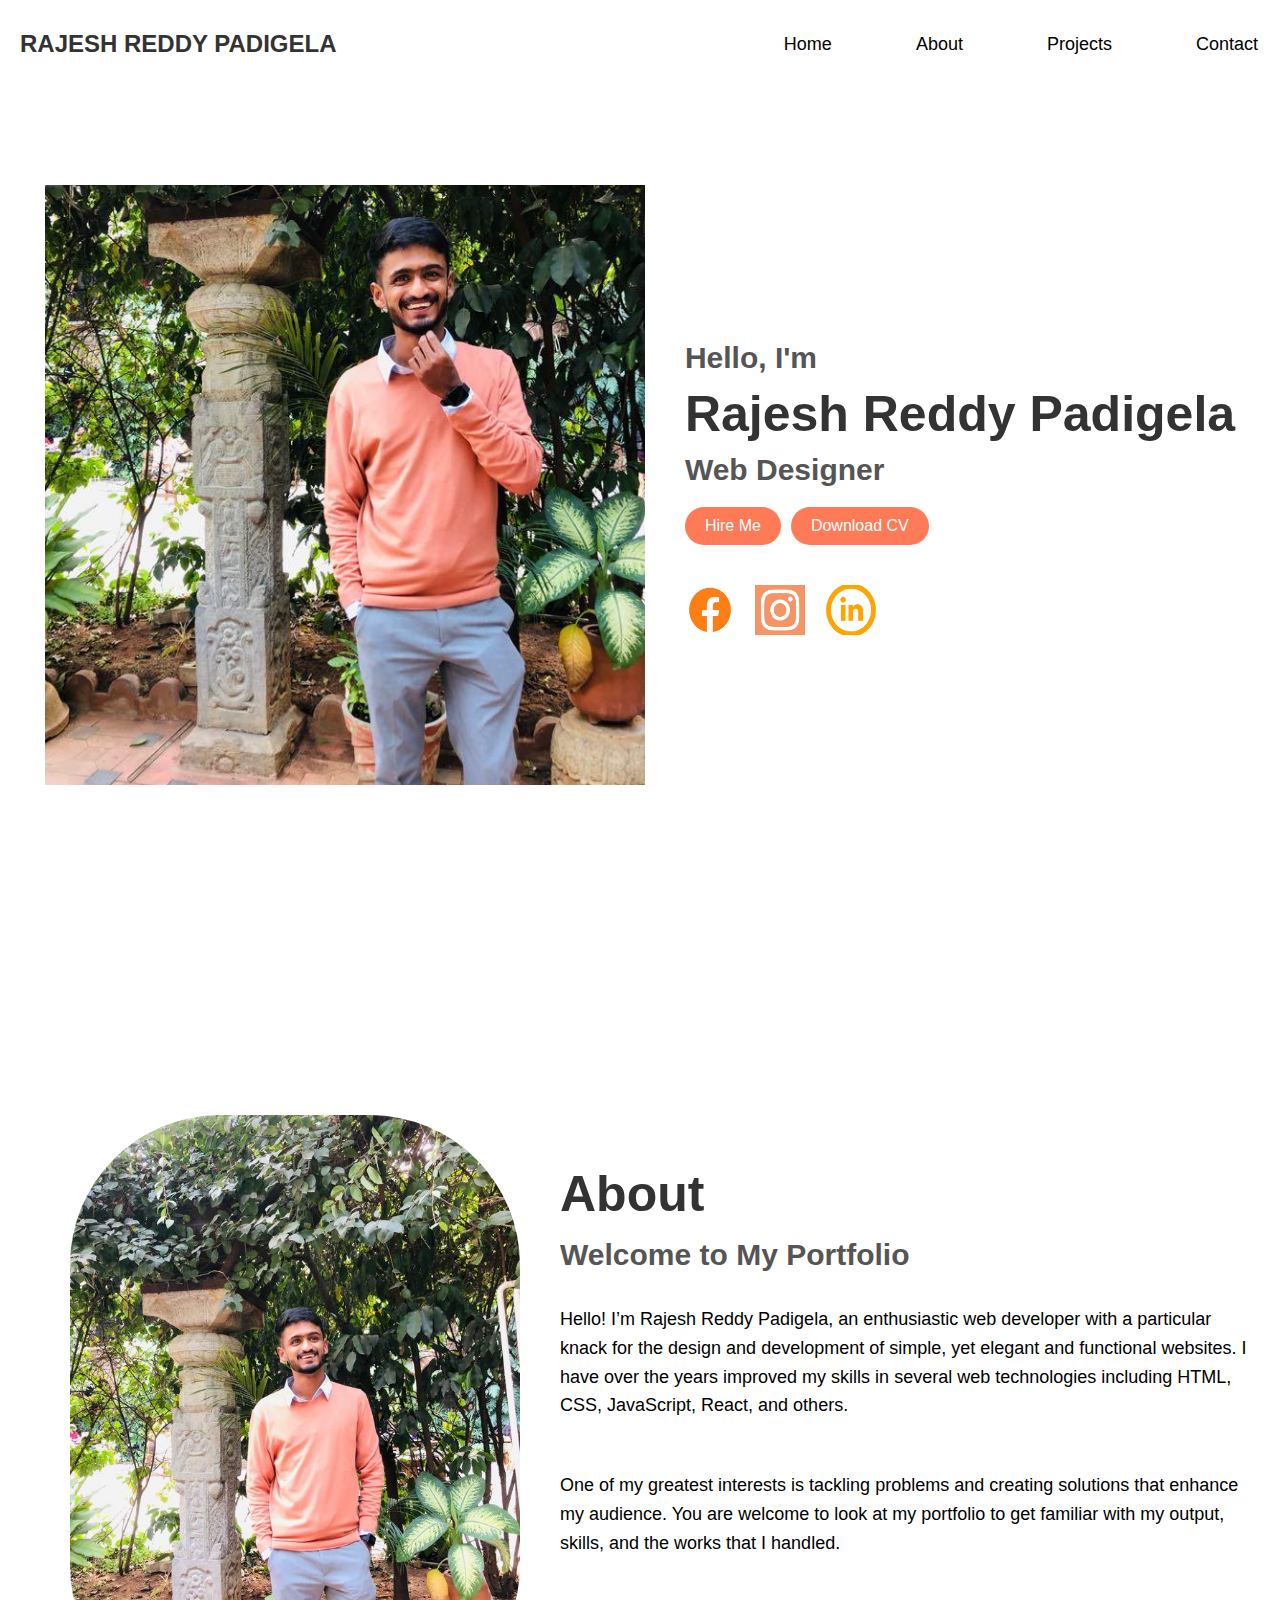
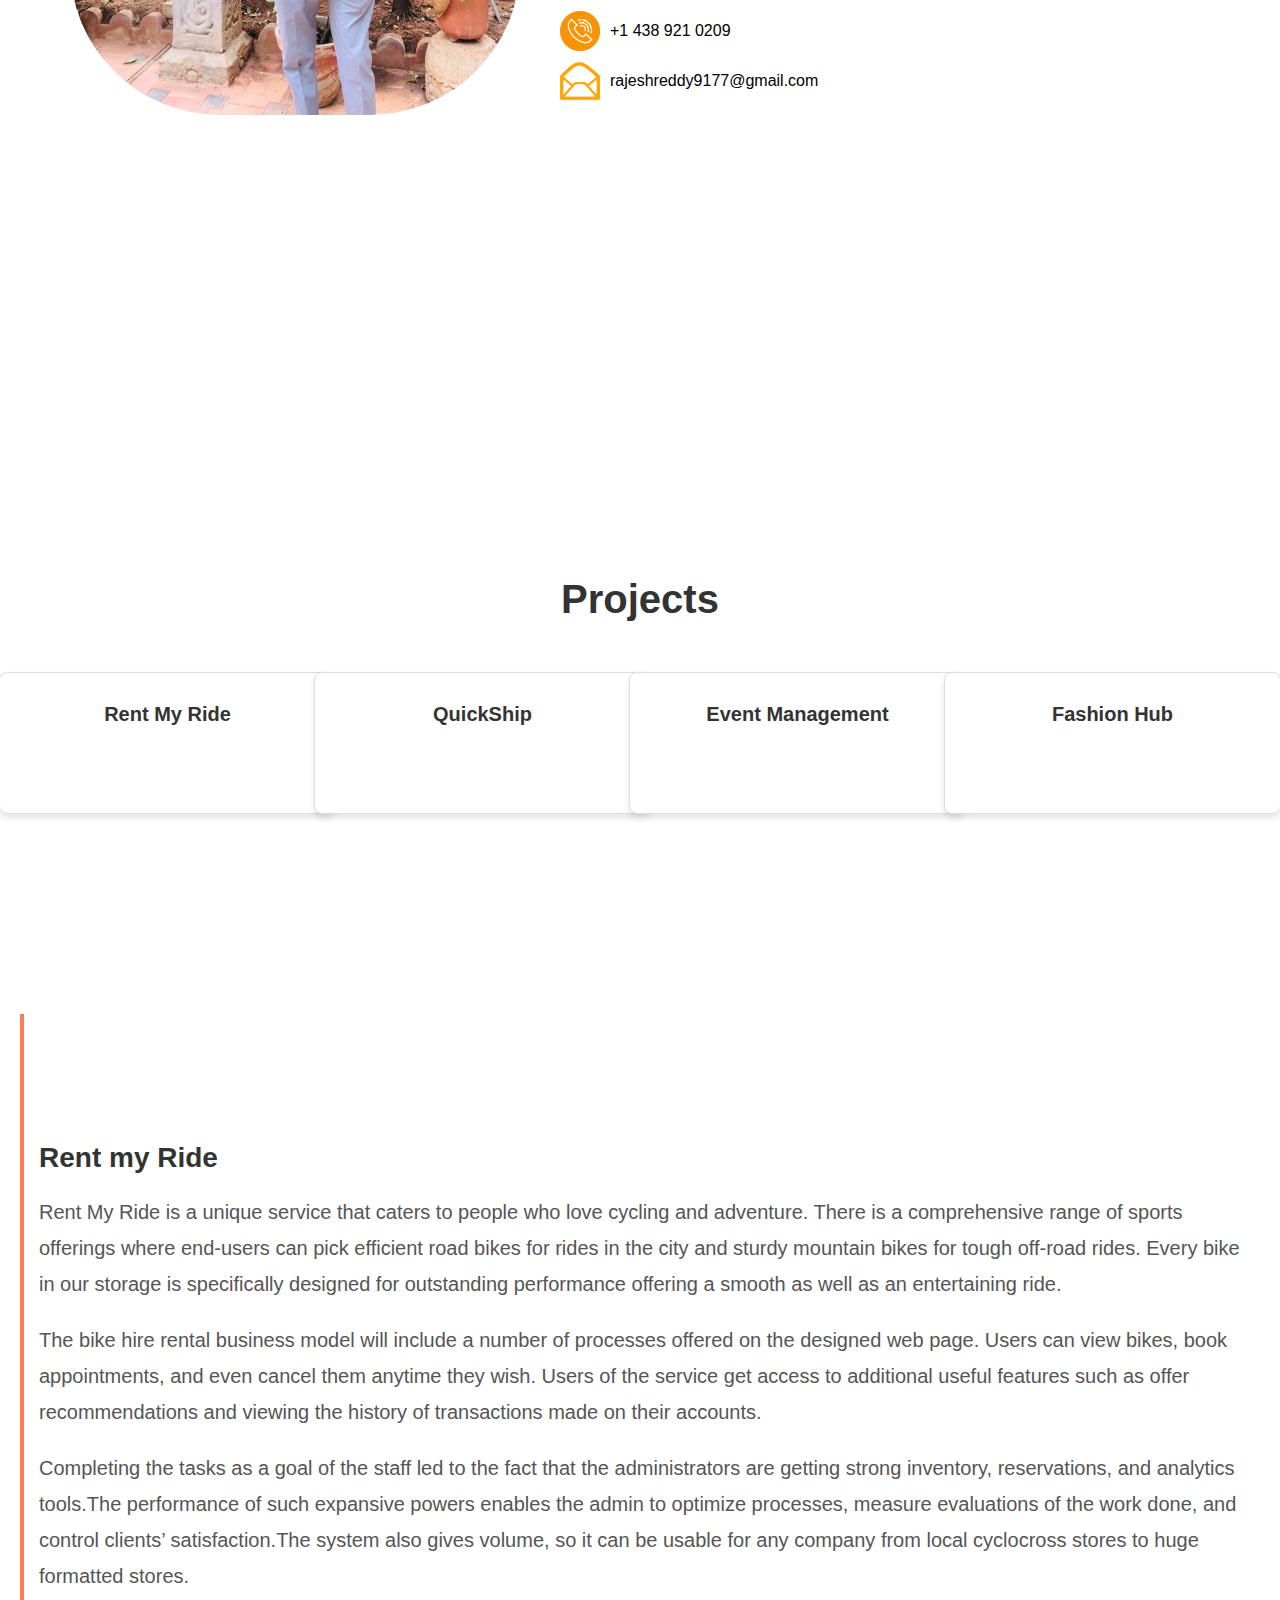
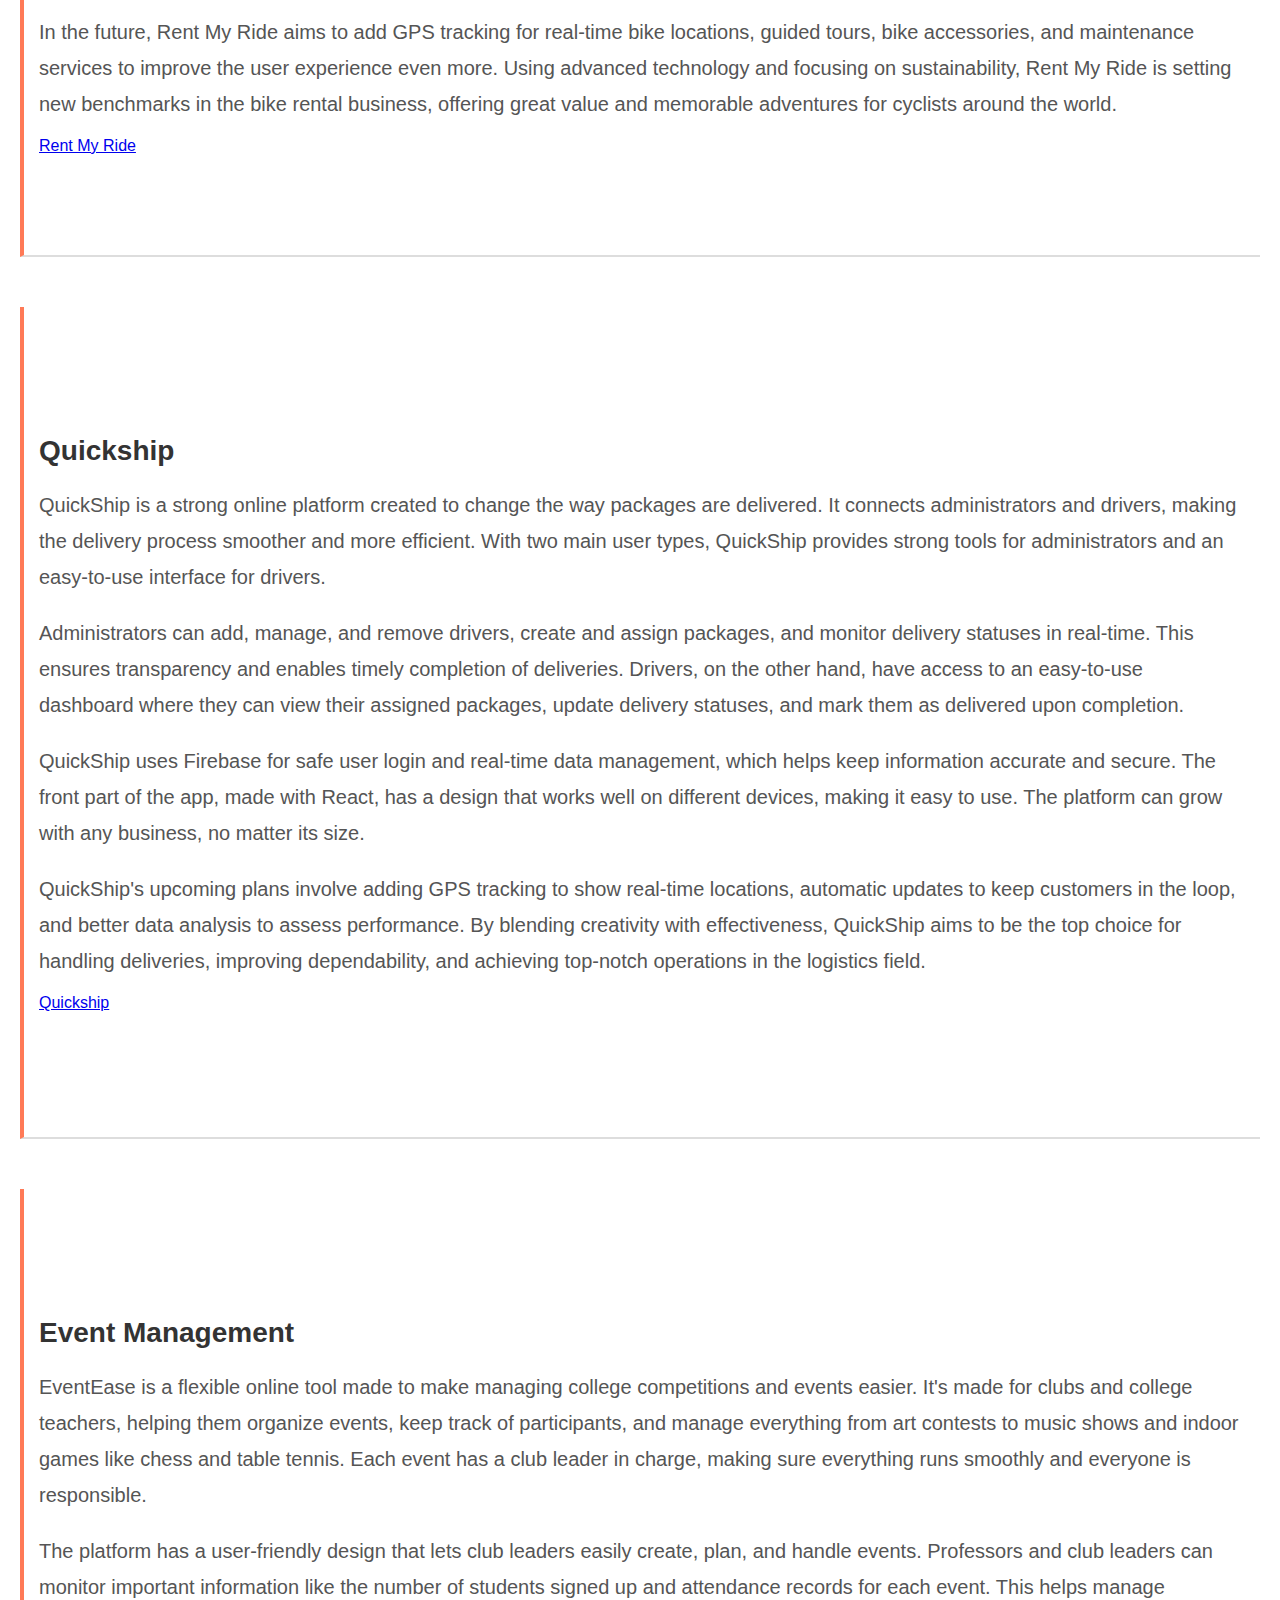
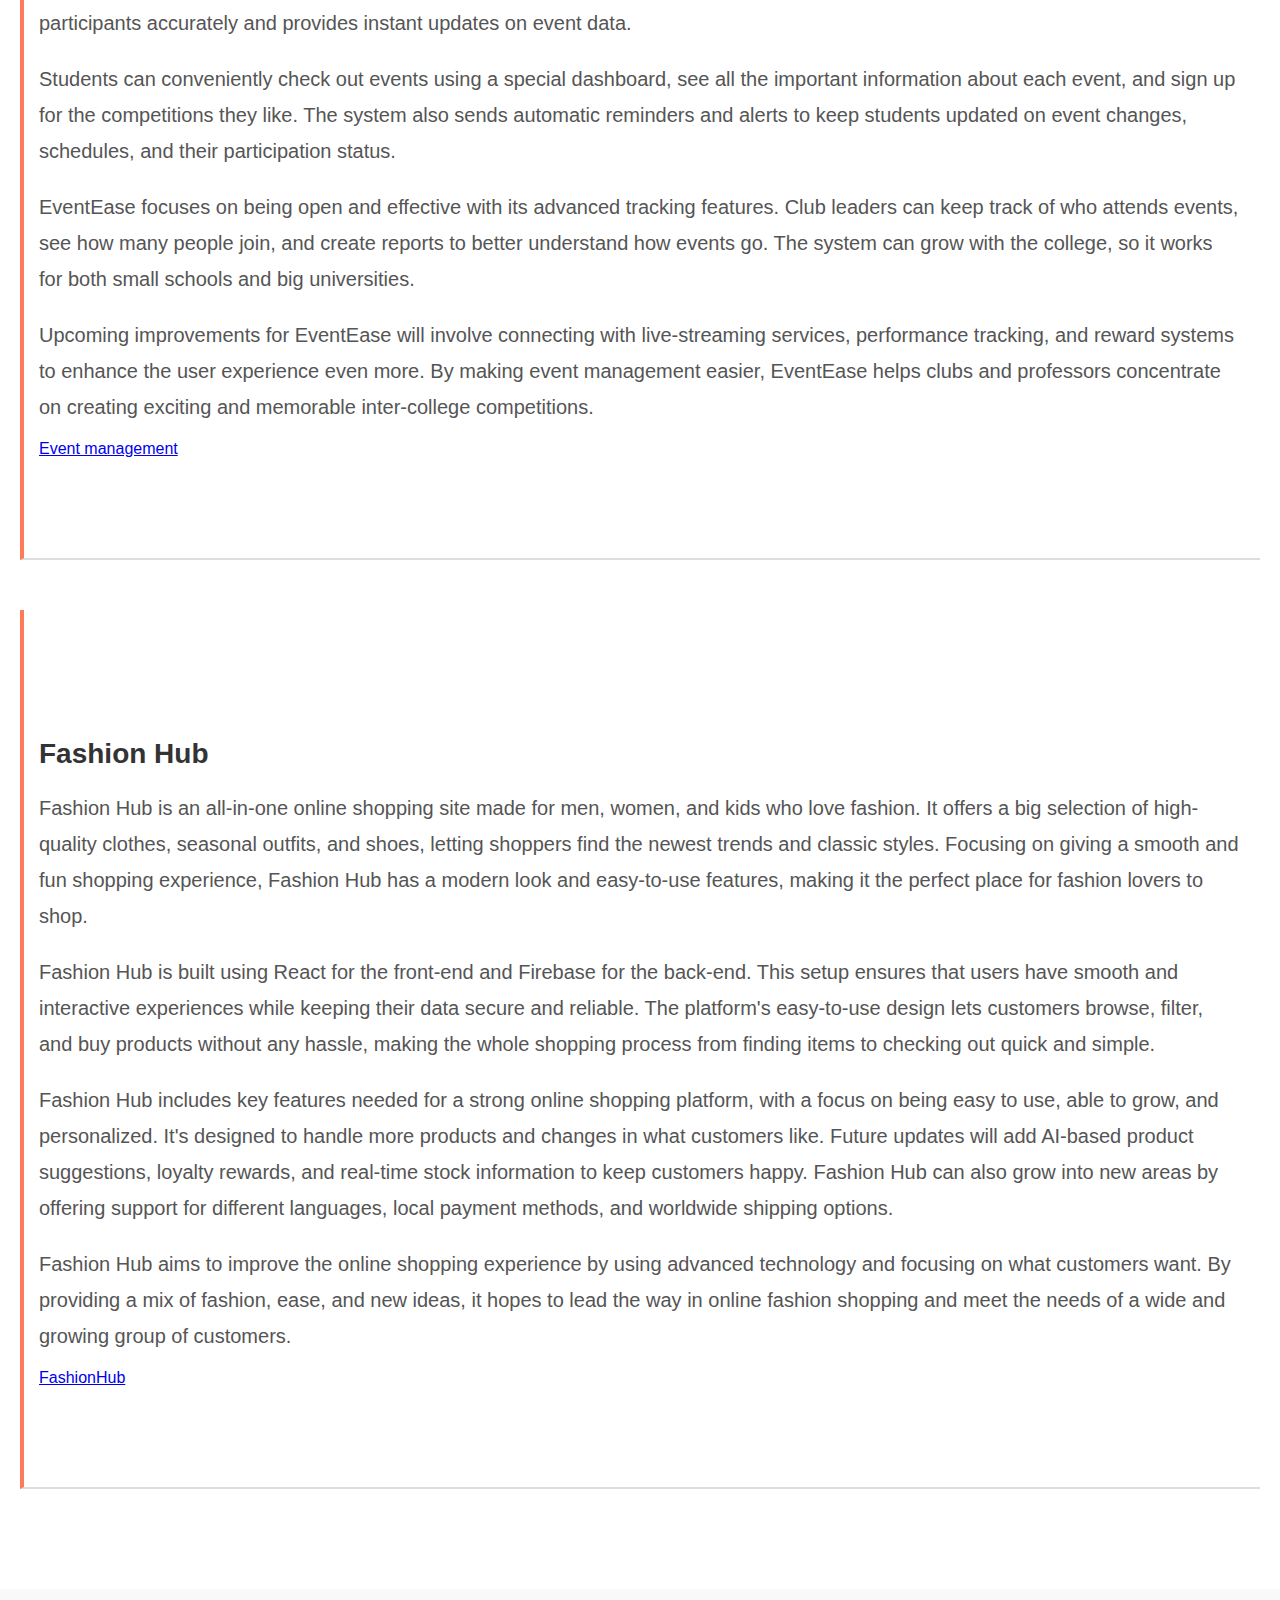
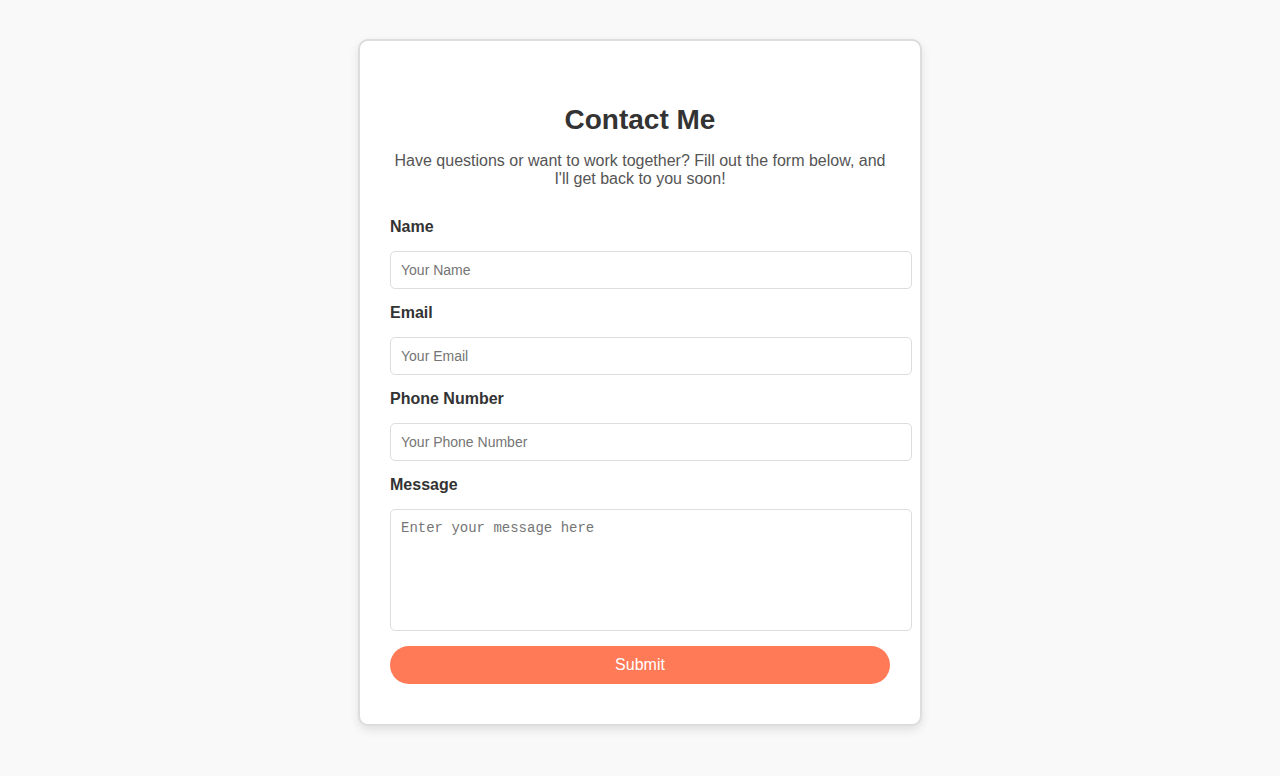
==== commit 91703ddc: "updated github links for porjects" ====
--- a/index.html
+++ b/index.html
@@ -128,7 +128,7 @@
             sustainability, Rent My Ride is setting new benchmarks in the bike rental business, offering great value and
              memorable adventures for cyclists around the world.
         </p>
-        <a href="https://github.com/rajeshreddy0201/RentmyRide">Rent My Ride</a>
+        <a href="https://github.com/saikuldeep-96/proj2">Rent My Ride</a>
     </div>
 
 
@@ -182,7 +182,7 @@
         <p>Upcoming improvements for EventEase will involve connecting with live-streaming services, performance tracking,
              and reward systems to enhance the user experience even more. By making event management easier, EventEase helps 
              clubs and professors concentrate on creating exciting and memorable inter-college competitions.</p>
-             <a href="https://github.com/rajeshreddy0201/Eventmanagement">Quickship</a>
+             <a href="https://github.com/rajeshreddy0201/Guessing-Game">Event management</a>
     </div>
 
     <div id="fashion-hub" class="project-section">
@@ -207,7 +207,7 @@
             what customers want. By providing a mix of fashion, ease, and new ideas, it hopes to lead the way in online
              fashion shopping and meet the needs of a wide and growing group of customers.
         </p>
-        <a href="https://github.com/rajeshreddy0201/fashionhub">Quickship</a>
+        <a href="https://github.com/rajeshreddy0201/fashionhub">FashionHub</a>
     </div>
 </section>
 
--- a/style.css
+++ b/style.css
@@ -280,28 +280,28 @@
     margin-bottom: 15px;
     color: #555;
 }
-
+/* Contact Section */
 .contact-section {
     padding: 50px 20px;
-    background-color: white;
+    background-color: #f9f9f9;
     display: flex;
     justify-content: center;
     align-items: center;
 }
 
-
+/* Container Styling */
 .contact-container {
     background-color: #ffffff;
     border: 2px solid #ddd;
     border-radius: 10px;
     padding: 40px 30px;
-    box-shadow: 5px 4px 10px rgba(0, 0, 0, 0.1);
+    box-shadow: 0 4px 10px rgba(0, 0, 0, 0.1);
     max-width: 500px;
     width: 100%;
     text-align: center;
 }
 
-
+/* Heading and Subheading */
 .contact-container h2 {
     font-size: 28px;
     color: #333;
@@ -314,40 +314,48 @@
     margin-bottom: 30px;
 }
 
-#contact-form {
+/* Form Styling */
+.contact-container form {
     display: flex;
     flex-direction: column;
     gap: 15px;
 }
 
-
-#contact-form label {
+/* Labels */
+.contact-container label {
     font-size: 16px;
     color: #333;
     text-align: left;
     width: 100%;
-}
-
-#contact-form input, #contact-form textarea {
+    font-weight: bold;
+}
+
+/* Input Fields */
+.contact-container input,
+.contact-container textarea {
     width: 100%;
     padding: 10px;
     border: 1px solid #ddd;
     border-radius: 5px;
     font-size: 14px;
     outline: none;
-    resize: vertical; 
-}
-
-#contact-form input:focus, #contact-form textarea:focus {
+    resize: none; /* Prevent resizing for input */
+}
+
+/* Focus Effect */
+.contact-container input:focus,
+.contact-container textarea:focus {
     border-color: #ff7a57;
     box-shadow: 0 0 5px rgba(255, 122, 87, 0.5);
 }
 
-#contact-form textarea {
+/* Textarea Specific Styling */
+.contact-container textarea {
     min-height: 100px;
 }
 
-#contact-form button {
+/* Submit Button */
+.contact-container button {
     background-color: #ff7a57;
     color: white;
     border: none;
@@ -358,6 +366,6 @@
     transition: background-color 0.3s ease;
 }
 
-#contact-form button:hover {
+.contact-container button:hover {
     background-color: #ff5733;
 }